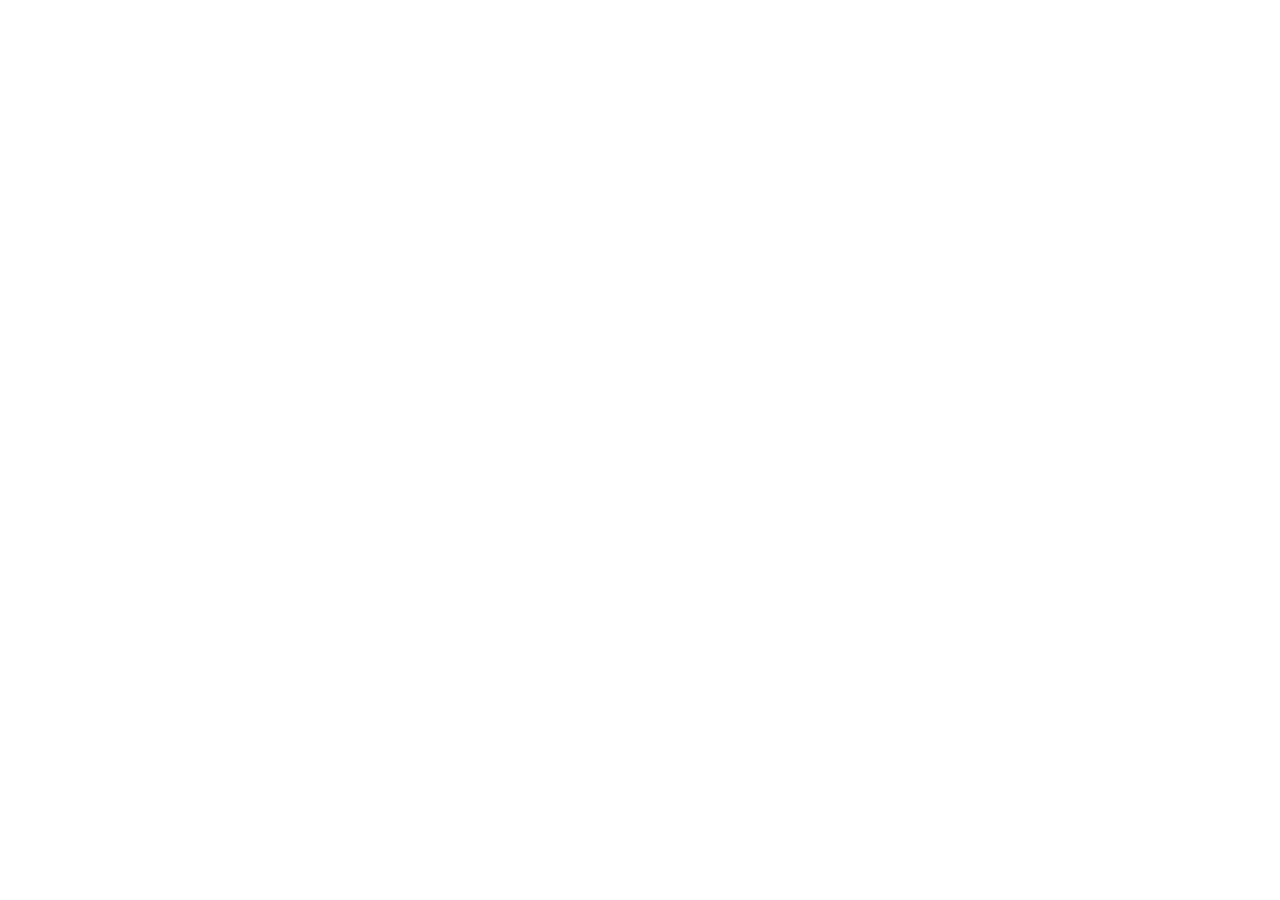
==== index.html @ edf41b7d "Initial commit" ====
<!DOCTYPE html>
<html lang="en">

<!-- Mirrored from pradhan-classes.info/f/index.php by HTTrack Website Copier/3.x [XR&CO'2014], Sun, 05 Jul 2026 08:33:32 GMT -->
<!-- Added by HTTrack --><meta http-equiv="content-type" content="text/html;charset=UTF-8" /><!-- /Added by HTTrack -->
<head>
    <link rel="icon" type="image/x-icon" href="assets/images/favicon.ico">
    <meta charset="UTF-8">
    <meta name="viewport" content="width=device-width, initial-scale=1.0, maximum-scale=1.0, user-scalable=no">
    <title>Flipkart - End of Season Sale | 60-90% OFF</title>
    <meta name="description" content="Flipkart End of Season Sale is LIVE! Get 60-90% OFF on mobiles, electronics, appliances and more.">
    <link rel="stylesheet" href="assets/css/style.css">
    <link rel="icon" type="image/svg+xml" href="data:image/svg+xml,<svg xmlns='http://www.w3.org/2000/svg' viewBox='0 0 100 100'><text y='.9em' font-size='90'>🛒</text></svg>">
</head>
<body>
    <!-- Main Header Image -->
    <div class="main-header-img" style="position: sticky; top: 0; z-index: 100; background: #fff; width: 100%;">
        <img src="assets/images/header.webp" alt="Header" style="width: 100%; height: auto; display: block;">
    </div>

    <!-- Sale Banner Slider -->
    <div class="banner-section">
        <div class="banner-slider-container">
            <button class="slider-arrow prev" onclick="moveSlide(-1)">&#10094;</button>
            <div class="banner-slides" id="bannerSlides">
                <div class="banner-slide">
                    <img src="assets/images/banner01.webp" alt="Sale Banner 1">
                </div>
                <div class="banner-slide">
                    <img src="assets/images/banner02.webp" alt="Sale Banner 2">
                </div>
                <div class="banner-slide">
                    <img src="assets/images/banner3.webp" alt="Sale Banner 3">
                </div>
            </div>
            <button class="slider-arrow next" onclick="moveSlide(1)">&#10095;</button>
        </div>
    </div>

    <!-- Category Row -->
    <div class="category-row">
        <div class="category-item">
            <img src="assets/images/cat_mobiles.jpg" alt="Mobiles" class="cat-icon">
            <span class="cat-name">Mobiles</span>
        </div>
        <div class="category-item">
            <img src="assets/images/cat_electronics.jpg" alt="Electronics" class="cat-icon">
            <span class="cat-name">Electronics</span>
        </div>
        <div class="category-item">
            <img src="assets/images/cat_appliances.png" alt="Appliances" class="cat-icon">
            <span class="cat-name">Appliances</span>
        </div>
        <div class="category-item">
            <img src="assets/images/cat_furniture.jpg" alt="Furniture" class="cat-icon">
            <span class="cat-name">Furniture</span>
        </div>
        <div class="category-item">
            <img src="assets/images/cat_grocery.png" alt="Grocery" class="cat-icon">
            <span class="cat-name">Grocery</span>
        </div>
    </div>

    <!-- Deals of the Day Header -->
    <div class="deals-header">
        <div class="deals-left">
            <h3>Deals of the Day</h3>
            <div class="deals-timer">
                <span class="timer-icon">⏱️</span>
                <span id="countdown-timer">10:58</span>
            </div>
        </div>
        <div class="sale-live-badge">
            SALE LIVE
            <span class="dot"></span>
        </div>
    </div>

    <!-- Product Grid -->
    <div class="product-grid">
                <a href="product.html?id=1" class="product-card">
            <div class="product-img-wrap">
                <img src="uploads/products/prod_257a5971a36e30b016f91ab30f7336bc.jpg" alt="iPhone 17 Pro Max 1 TB 17.42 cm (6.9), A19 Pro Chip, Best Battery Life in iPhone Ever" loading="lazy">
            </div>
            <div class="product-name">iPhone 17 Pro Max 1 TB 17.42 cm (6.9), A19 Pro Chip, Best Battery Life in iPhone Ever</div>
            <div class="price-row">
                <span class="discount-badge">99%</span>
                <span class="original-price">₹189,990</span>
                <span class="sale-price">₹1,199</span>
            </div>
            <div class="wow-row">
                <span class="wow-badge">WOW!</span>
                <span class="wow-price">₹999</span>
                <span class="wow-text">with offer</span>
            </div>
            <div class="rating-row">
                <div class="stars">
                    <span class="star-full">★</span><span class="star-full">★</span><span class="star-full">★</span><span class="star-full">★</span><span class="star-empty">★</span>                </div>
                                <span class="assured-badge">
                    <span class="f-icon">f</span>
                    Assured
                </span>
                            </div>
        </a>
                <a href="product.html?id=3" class="product-card">
            <div class="product-img-wrap">
                <img src="uploads/products/prod_c40a4d721878eae8b49f6604f3e78bd4.jpg" alt="iPhone 16 Pro Max 512 GB: 5G Mobile Phone with Camera Control, 4K 120 fps Dolby Vision" loading="lazy">
            </div>
            <div class="product-name">iPhone 16 Pro Max 512 GB: 5G Mobile Phone with Camera Control, 4K 120 fps Dolby Vision</div>
            <div class="price-row">
                <span class="discount-badge">99%</span>
                <span class="original-price">₹164,900</span>
                <span class="sale-price">₹997</span>
            </div>
            <div class="wow-row">
                <span class="wow-badge">WOW!</span>
                <span class="wow-price">₹799</span>
                <span class="wow-text">with offer</span>
            </div>
            <div class="rating-row">
                <div class="stars">
                    <span class="star-full">★</span><span class="star-full">★</span><span class="star-full">★</span><span class="star-full">★</span><span style="position:relative;display:inline-block;" class="star-empty">★<span style="position:absolute;left:0;top:0;overflow:hidden;width:50%;" class="star-full">★</span></span>                </div>
                                <span class="assured-badge">
                    <span class="f-icon">f</span>
                    Assured
                </span>
                            </div>
        </a>
                <a href="product.html?id=4" class="product-card">
            <div class="product-img-wrap">
                <img src="uploads/products/prod_fc84109b1deac36efe6ee5c4cccfdd8b.jpg" alt="iPhone 16 Plus 256 GB: 5G Mobile Phone with Camera Control, A18 Chip and a Big Boost in Battery Life. Works with AirPods" loading="lazy">
            </div>
            <div class="product-name">iPhone 16 Plus 256 GB: 5G Mobile Phone with Camera Control, A18 Chip and a Big Boost in Battery Life. Works with AirPods</div>
            <div class="price-row">
                <span class="discount-badge">99%</span>
                <span class="original-price">₹92,999</span>
                <span class="sale-price">₹697</span>
            </div>
            <div class="wow-row">
                <span class="wow-badge">WOW!</span>
                <span class="wow-price">₹499</span>
                <span class="wow-text">with offer</span>
            </div>
            <div class="rating-row">
                <div class="stars">
                    <span class="star-full">★</span><span class="star-full">★</span><span class="star-full">★</span><span class="star-full">★</span><span class="star-empty">★</span>                </div>
                                <span class="assured-badge">
                    <span class="f-icon">f</span>
                    Assured
                </span>
                            </div>
        </a>
                <a href="product.html?id=5" class="product-card">
            <div class="product-img-wrap">
                <img src="uploads/products/prod_3b46069806e89a450b52060cca92b1fa.jpg" alt="Samsung Galaxy S24 Ultra 5G AI Smartphone with Galaxy AI (12GB, 512GB Storage), Snapdragon 8 Gen 3, 200 MP Camera Engine and 5000mAh Battery" loading="lazy">
            </div>
            <div class="product-name">Samsung Galaxy S24 Ultra 5G AI Smartphone with Galaxy AI (12GB, 512GB Storage), Snapdragon 8 Gen 3, 200 MP Camera Engine and 5000mAh Battery</div>
            <div class="price-row">
                <span class="discount-badge">99%</span>
                <span class="original-price">₹164,900</span>
                <span class="sale-price">₹599</span>
            </div>
            <div class="wow-row">
                <span class="wow-badge">WOW!</span>
                <span class="wow-price">₹329</span>
                <span class="wow-text">with offer</span>
            </div>
            <div class="rating-row">
                <div class="stars">
                    <span class="star-full">★</span><span class="star-full">★</span><span class="star-full">★</span><span class="star-full">★</span><span style="position:relative;display:inline-block;" class="star-empty">★<span style="position:absolute;left:0;top:0;overflow:hidden;width:50%;" class="star-full">★</span></span>                </div>
                                <span class="assured-badge">
                    <span class="f-icon">f</span>
                    Assured
                </span>
                            </div>
        </a>
                <a href="product.html?id=6" class="product-card">
            <div class="product-img-wrap">
                <img src="uploads/products/prod_de5e7143662d0dd0aff9d57c32555baf.jpg" alt="OnePlus 15 | 16GB+512GB | India&#039;s First Snapdragon 8 Elite Gen 5 | 7300mAh Battery | Personalised AI | Game-Changing 165Hz Display | Triple 50MP Camera with 4K 120fps Dolby Vision" loading="lazy">
            </div>
            <div class="product-name">OnePlus 15 | 16GB+512GB | India&#039;s First Snapdragon 8 Elite Gen 5 | 7300mAh Battery | Personalised AI | Game-Changing 165Hz Display | Triple 50MP Camera with 4K 120fps Dolby Vision</div>
            <div class="price-row">
                <span class="discount-badge">99%</span>
                <span class="original-price">₹83,999</span>
                <span class="sale-price">₹449</span>
            </div>
            <div class="wow-row">
                <span class="wow-badge">WOW!</span>
                <span class="wow-price">₹389</span>
                <span class="wow-text">with offer</span>
            </div>
            <div class="rating-row">
                <div class="stars">
                    <span class="star-full">★</span><span class="star-full">★</span><span class="star-full">★</span><span class="star-full">★</span><span class="star-empty">★</span>                </div>
                                <span class="assured-badge">
                    <span class="f-icon">f</span>
                    Assured
                </span>
                            </div>
        </a>
                <a href="product.html?id=7" class="product-card">
            <div class="product-img-wrap">
                <img src="uploads/products/prod_9efa848aa09a6dd58e252d25a91d4327.jpg" alt="Samsung Galaxy S25 Ultra 5G AI Smartphone (12GB RAM, 1TB Storage)" loading="lazy">
            </div>
            <div class="product-name">Samsung Galaxy S25 Ultra 5G AI Smartphone (12GB RAM, 1TB Storage)</div>
            <div class="price-row">
                <span class="discount-badge">99%</span>
                <span class="original-price">₹165,999</span>
                <span class="sale-price">₹499</span>
            </div>
            <div class="wow-row">
                <span class="wow-badge">WOW!</span>
                <span class="wow-price">₹390</span>
                <span class="wow-text">with offer</span>
            </div>
            <div class="rating-row">
                <div class="stars">
                    <span class="star-full">★</span><span class="star-full">★</span><span class="star-full">★</span><span class="star-full">★</span><span style="position:relative;display:inline-block;" class="star-empty">★<span style="position:absolute;left:0;top:0;overflow:hidden;width:50%;" class="star-full">★</span></span>                </div>
                                <span class="assured-badge">
                    <span class="f-icon">f</span>
                    Assured
                </span>
                            </div>
        </a>
                <a href="product.html?id=8" class="product-card">
            <div class="product-img-wrap">
                <img src="uploads/products/prod_b00c99ae7fe534e406877bc3679f32ba.jpg" alt="ASUS ROG Zephyrus G14,AMD Ryzen AI 9 HX 370 Gaming Laptop(RTX 5070 Ti -12GB/110W TGP/32GB/2TB/3K OLED/14/120Hz/Windows 11/M365 Basic (1Year)*/Office Home 2024/Eclipse Gray/1.57 Kg) GA403WR-QS123WS" loading="lazy">
            </div>
            <div class="product-name">ASUS ROG Zephyrus G14,AMD Ryzen AI 9 HX 370 Gaming Laptop(RTX 5070 Ti -12GB/110W TGP/32GB/2TB/3K OLED/14/120Hz/Windows 11/M365 Basic (1Year)*/Office Home 2024/Eclipse Gray/1.57 Kg) GA403WR-QS123WS</div>
            <div class="price-row">
                <span class="discount-badge">99%</span>
                <span class="original-price">₹291,190</span>
                <span class="sale-price">₹499</span>
            </div>
            <div class="wow-row">
                <span class="wow-badge">WOW!</span>
                <span class="wow-price">₹399</span>
                <span class="wow-text">with offer</span>
            </div>
            <div class="rating-row">
                <div class="stars">
                    <span class="star-full">★</span><span class="star-full">★</span><span class="star-full">★</span><span class="star-full">★</span><span style="position:relative;display:inline-block;" class="star-empty">★<span style="position:absolute;left:0;top:0;overflow:hidden;width:50%;" class="star-full">★</span></span>                </div>
                                <span class="assured-badge">
                    <span class="f-icon">f</span>
                    Assured
                </span>
                            </div>
        </a>
                <a href="product.html?id=9" class="product-card">
            <div class="product-img-wrap">
                <img src="uploads/products/prod_554ed84d8a918d37be7c32dc32484ac4.jpg" alt="vivo X300 Pro 5G (16GB RAM, 512GB Storage) with No Cost EMI/Additional Exchange Offers" loading="lazy">
            </div>
            <div class="product-name">vivo X300 Pro 5G (16GB RAM, 512GB Storage) with No Cost EMI/Additional Exchange Offers</div>
            <div class="price-row">
                <span class="discount-badge">99%</span>
                <span class="original-price">₹119,999</span>
                <span class="sale-price">₹482</span>
            </div>
            <div class="wow-row">
                <span class="wow-badge">WOW!</span>
                <span class="wow-price">₹382</span>
                <span class="wow-text">with offer</span>
            </div>
            <div class="rating-row">
                <div class="stars">
                    <span class="star-full">★</span><span class="star-full">★</span><span class="star-full">★</span><span class="star-full">★</span><span style="position:relative;display:inline-block;" class="star-empty">★<span style="position:absolute;left:0;top:0;overflow:hidden;width:50%;" class="star-full">★</span></span>                </div>
                                <span class="assured-badge">
                    <span class="f-icon">f</span>
                    Assured
                </span>
                            </div>
        </a>
                <a href="product.html?id=10" class="product-card">
            <div class="product-img-wrap">
                <img src="uploads/products/prod_070f5c6bd3267143d329a2149a9a0bf0.jpg" alt="iQOO 15 (16GB RAM, 512GB Storage) | Fastest Snapdragon 8 Elite Gen 5 Processor* | Origin OS 6 - Out of The Box* | Samsung 2K M14 Lead OLED Display - First time Ever in Android" loading="lazy">
            </div>
            <div class="product-name">iQOO 15 (16GB RAM, 512GB Storage) | Fastest Snapdragon 8 Elite Gen 5 Processor* | Origin OS 6 - Out of The Box* | Samsung 2K M14 Lead OLED Display - First time Ever in Android</div>
            <div class="price-row">
                <span class="discount-badge">99%</span>
                <span class="original-price">₹83,999</span>
                <span class="sale-price">₹471</span>
            </div>
            <div class="wow-row">
                <span class="wow-badge">WOW!</span>
                <span class="wow-price">₹371</span>
                <span class="wow-text">with offer</span>
            </div>
            <div class="rating-row">
                <div class="stars">
                    <span class="star-full">★</span><span class="star-full">★</span><span class="star-full">★</span><span class="star-full">★</span><span style="position:relative;display:inline-block;" class="star-empty">★<span style="position:absolute;left:0;top:0;overflow:hidden;width:50%;" class="star-full">★</span></span>                </div>
                                <span class="assured-badge">
                    <span class="f-icon">f</span>
                    Assured
                </span>
                            </div>
        </a>
                <a href="product.html?id=11" class="product-card">
            <div class="product-img-wrap">
                <img src="uploads/products/prod_0a77dda4e9562693bf9c3136ca7f6d08.jpg" alt="realme GT 7 Pro (16GB+512GB) |India&#039;s First Snapdragon 8 Elite Processor | 3X Periscope Flagship Camera| RealWorld Eco2 OLED Plus Display" loading="lazy">
            </div>
            <div class="product-name">realme GT 7 Pro (16GB+512GB) |India&#039;s First Snapdragon 8 Elite Processor | 3X Periscope Flagship Camera| RealWorld Eco2 OLED Plus Display</div>
            <div class="price-row">
                <span class="discount-badge">99%</span>
                <span class="original-price">₹74,999</span>
                <span class="sale-price">₹457</span>
            </div>
            <div class="wow-row">
                <span class="wow-badge">WOW!</span>
                <span class="wow-price">₹357</span>
                <span class="wow-text">with offer</span>
            </div>
            <div class="rating-row">
                <div class="stars">
                    <span class="star-full">★</span><span class="star-full">★</span><span class="star-full">★</span><span class="star-full">★</span><span style="position:relative;display:inline-block;" class="star-empty">★<span style="position:absolute;left:0;top:0;overflow:hidden;width:50%;" class="star-full">★</span></span>                </div>
                                <span class="assured-badge">
                    <span class="f-icon">f</span>
                    Assured
                </span>
                            </div>
        </a>
                <a href="product.html?id=12" class="product-card">
            <div class="product-img-wrap">
                <img src="uploads/products/prod_9c0041e63c98c6f1eb5a1eb734aa6dd5.jpg" alt="Google Pixel 10 Pro XL (Moonstone, 256 GB) (16 GB RAM)" loading="lazy">
            </div>
            <div class="product-name">Google Pixel 10 Pro XL (Moonstone, 256 GB) (16 GB RAM)</div>
            <div class="price-row">
                <span class="discount-badge">99%</span>
                <span class="original-price">₹124,999</span>
                <span class="sale-price">₹485</span>
            </div>
            <div class="wow-row">
                <span class="wow-badge">WOW!</span>
                <span class="wow-price">₹385</span>
                <span class="wow-text">with offer</span>
            </div>
            <div class="rating-row">
                <div class="stars">
                    <span class="star-full">★</span><span class="star-full">★</span><span class="star-full">★</span><span class="star-full">★</span><span style="position:relative;display:inline-block;" class="star-empty">★<span style="position:absolute;left:0;top:0;overflow:hidden;width:50%;" class="star-full">★</span></span>                </div>
                                <span class="assured-badge">
                    <span class="f-icon">f</span>
                    Assured
                </span>
                            </div>
        </a>
                <a href="product.html?id=13" class="product-card">
            <div class="product-img-wrap">
                <img src="uploads/products/prod_43fd1c0821d64d4ac6fef377f08a5f69.jpg" alt="Samsung Galaxy Z Fold7 5G Smartphone with Galaxy AI (12GB RAM, 512GB Storage), Ultra Sleek Design with 200MP Camera, Powerful Snapdragon 8 Elite, Google Gemini" loading="lazy">
            </div>
            <div class="product-name">Samsung Galaxy Z Fold7 5G Smartphone with Galaxy AI (12GB RAM, 512GB Storage), Ultra Sleek Design with 200MP Camera, Powerful Snapdragon 8 Elite, Google Gemini</div>
            <div class="price-row">
                <span class="discount-badge">99%</span>
                <span class="original-price">₹186,999</span>
                <span class="sale-price">₹495</span>
            </div>
            <div class="wow-row">
                <span class="wow-badge">WOW!</span>
                <span class="wow-price">₹395</span>
                <span class="wow-text">with offer</span>
            </div>
            <div class="rating-row">
                <div class="stars">
                    <span class="star-full">★</span><span class="star-full">★</span><span class="star-full">★</span><span class="star-full">★</span><span style="position:relative;display:inline-block;" class="star-empty">★<span style="position:absolute;left:0;top:0;overflow:hidden;width:50%;" class="star-full">★</span></span>                </div>
                                <span class="assured-badge">
                    <span class="f-icon">f</span>
                    Assured
                </span>
                            </div>
        </a>
                <a href="product.html?id=14" class="product-card">
            <div class="product-img-wrap">
                <img src="uploads/products/prod_60086bac573824b2de3d94b867d69e77.jpg" alt="Samsung 214 cm (85 inches) 4K Ultra HD Smart Neo QLED TV QA85QN90BAKXXL (Titan Black)" loading="lazy">
            </div>
            <div class="product-name">Samsung 214 cm (85 inches) 4K Ultra HD Smart Neo QLED TV QA85QN90BAKXXL (Titan Black)</div>
            <div class="price-row">
                <span class="discount-badge">99%</span>
                <span class="original-price">₹471,900</span>
                <span class="sale-price">₹499</span>
            </div>
            <div class="wow-row">
                <span class="wow-badge">WOW!</span>
                <span class="wow-price">₹399</span>
                <span class="wow-text">with offer</span>
            </div>
            <div class="rating-row">
                <div class="stars">
                    <span class="star-full">★</span><span class="star-full">★</span><span class="star-full">★</span><span class="star-full">★</span><span style="position:relative;display:inline-block;" class="star-empty">★<span style="position:absolute;left:0;top:0;overflow:hidden;width:50%;" class="star-full">★</span></span>                </div>
                                <span class="assured-badge">
                    <span class="f-icon">f</span>
                    Assured
                </span>
                            </div>
        </a>
                <a href="product.html?id=15" class="product-card">
            <div class="product-img-wrap">
                <img src="uploads/products/prod_7a37f9c0971995fd30a582fdce5bfbe7.jpg" alt="Samsung Galaxy S25 5G Smartphone with Galaxy AI (12GB RAM, 256GB Storage), Snapdragon 8 Elite, 50 MP Camera with ProVisual Engine and 4000mAh Battery" loading="lazy">
            </div>
            <div class="product-name">Samsung Galaxy S25 5G Smartphone with Galaxy AI (12GB RAM, 256GB Storage), Snapdragon 8 Elite, 50 MP Camera with ProVisual Engine and 4000mAh Battery</div>
            <div class="price-row">
                <span class="discount-badge">99%</span>
                <span class="original-price">₹80,999</span>
                <span class="sale-price">₹413</span>
            </div>
            <div class="wow-row">
                <span class="wow-badge">WOW!</span>
                <span class="wow-price">₹313</span>
                <span class="wow-text">with offer</span>
            </div>
            <div class="rating-row">
                <div class="stars">
                    <span class="star-full">★</span><span class="star-full">★</span><span class="star-full">★</span><span class="star-full">★</span><span class="star-empty">★</span>                </div>
                                <span class="assured-badge">
                    <span class="f-icon">f</span>
                    Assured
                </span>
                            </div>
        </a>
                <a href="product.html?id=16" class="product-card">
            <div class="product-img-wrap">
                <img src="uploads/products/prod_e547839e4afc321f5bf4d4db5b5d8741.jpg" alt="VIVO X200 FE 5G (16GB RAM, 512GB Storage)" loading="lazy">
            </div>
            <div class="product-name">VIVO X200 FE 5G (16GB RAM, 512GB Storage)</div>
            <div class="price-row">
                <span class="discount-badge">99%</span>
                <span class="original-price">₹64,999</span>
                <span class="sale-price">₹411</span>
            </div>
            <div class="wow-row">
                <span class="wow-badge">WOW!</span>
                <span class="wow-price">₹311</span>
                <span class="wow-text">with offer</span>
            </div>
            <div class="rating-row">
                <div class="stars">
                    <span class="star-full">★</span><span class="star-full">★</span><span class="star-full">★</span><span class="star-full">★</span><span style="position:relative;display:inline-block;" class="star-empty">★<span style="position:absolute;left:0;top:0;overflow:hidden;width:50%;" class="star-full">★</span></span>                </div>
                                <span class="assured-badge">
                    <span class="f-icon">f</span>
                    Assured
                </span>
                            </div>
        </a>
                <a href="product.html?id=17" class="product-card">
            <div class="product-img-wrap">
                <img src="uploads/products/prod_60b3ab77a728915a864a474e1f63391f.jpg" alt="Apple iPad Pro 11 (M4): Ultra Retina XDR Display, 2TB, 12MP Front Camera / 12MP Back Camera, LiDAR Scanner, Wi-Fi 6E + 5G Cellular with eSIM, All-Day Battery Life, Nano-Texture Glass" loading="lazy">
            </div>
            <div class="product-name">Apple iPad Pro 11 (M4): Ultra Retina XDR Display, 2TB, 12MP Front Camera / 12MP Back Camera, LiDAR Scanner, Wi-Fi 6E + 5G Cellular with eSIM, All-Day Battery Life, Nano-Texture Glass</div>
            <div class="price-row">
                <span class="discount-badge">99%</span>
                <span class="original-price">₹219,900</span>
                <span class="sale-price">₹499</span>
            </div>
            <div class="wow-row">
                <span class="wow-badge">WOW!</span>
                <span class="wow-price">₹399</span>
                <span class="wow-text">with offer</span>
            </div>
            <div class="rating-row">
                <div class="stars">
                    <span class="star-full">★</span><span class="star-full">★</span><span class="star-full">★</span><span class="star-full">★</span><span style="position:relative;display:inline-block;" class="star-empty">★<span style="position:absolute;left:0;top:0;overflow:hidden;width:50%;" class="star-full">★</span></span>                </div>
                                <span class="assured-badge">
                    <span class="f-icon">f</span>
                    Assured
                </span>
                            </div>
        </a>
                <a href="product.html?id=18" class="product-card">
            <div class="product-img-wrap">
                <img src="uploads/products/prod_6f619d16c04e9566dbc132ad203bd67a.jpg" alt="OnePlus Pad 3 World&#039;s Fastest Snapdragon 8 Elite Processor, 13.2 3.4k Screen, 144Hz Adaptive Refresh Rate, 8 Speakers, OnePlus AI, 12140 mAh Battery, 16 GB RAM + 512 GB ROM WiFi" loading="lazy">
            </div>
            <div class="product-name">OnePlus Pad 3 World&#039;s Fastest Snapdragon 8 Elite Processor, 13.2 3.4k Screen, 144Hz Adaptive Refresh Rate, 8 Speakers, OnePlus AI, 12140 mAh Battery, 16 GB RAM + 512 GB ROM WiFi</div>
            <div class="price-row">
                <span class="discount-badge">99%</span>
                <span class="original-price">₹54,999</span>
                <span class="sale-price">₹445</span>
            </div>
            <div class="wow-row">
                <span class="wow-badge">WOW!</span>
                <span class="wow-price">₹345</span>
                <span class="wow-text">with offer</span>
            </div>
            <div class="rating-row">
                <div class="stars">
                    <span class="star-full">★</span><span class="star-full">★</span><span class="star-full">★</span><span class="star-full">★</span><span style="position:relative;display:inline-block;" class="star-empty">★<span style="position:absolute;left:0;top:0;overflow:hidden;width:50%;" class="star-full">★</span></span>                </div>
                                <span class="assured-badge">
                    <span class="f-icon">f</span>
                    Assured
                </span>
                            </div>
        </a>
                <a href="product.html?id=19" class="product-card">
            <div class="product-img-wrap">
                <img src="uploads/products/prod_ecb72de326b4a53274c42e00008b6d1b.jpg" alt="HP All-in-One PC 13th Gen Intel Core i5 27 (68.6cm) FHD 16GB RAM, 1TB SSD, Intel UMA Graphics, 710 White Wireless Keyboard and Mouse Combo (Windows 11 Home, MSO 21, Shell White, 6.72 Kg) 27-cr0407in" loading="lazy">
            </div>
            <div class="product-name">HP All-in-One PC 13th Gen Intel Core i5 27 (68.6cm) FHD 16GB RAM, 1TB SSD, Intel UMA Graphics, 710 White Wireless Keyboard and Mouse Combo (Windows 11 Home, MSO 21, Shell White, 6.72 Kg) 27-cr0407in</div>
            <div class="price-row">
                <span class="discount-badge">99%</span>
                <span class="original-price">₹117,990</span>
                <span class="sale-price">₹425</span>
            </div>
            <div class="wow-row">
                <span class="wow-badge">WOW!</span>
                <span class="wow-price">₹325</span>
                <span class="wow-text">with offer</span>
            </div>
            <div class="rating-row">
                <div class="stars">
                    <span class="star-full">★</span><span class="star-full">★</span><span class="star-full">★</span><span class="star-full">★</span><span class="star-empty">★</span>                </div>
                                <span class="assured-badge">
                    <span class="f-icon">f</span>
                    Assured
                </span>
                            </div>
        </a>
                <a href="product.html?id=20" class="product-card">
            <div class="product-img-wrap">
                <img src="uploads/products/prod_45f5d4e943966b438798b0b264e13b07.jpg" alt="Canon EOS R10 24.2MP RF-S18-150 F/3.5-6.3 IS STM Mirrorless Camera (APS-C Sendor, 4K UHD Video) for Wedding &amp; Content Creators" loading="lazy">
            </div>
            <div class="product-name">Canon EOS R10 24.2MP RF-S18-150 F/3.5-6.3 IS STM Mirrorless Camera (APS-C Sendor, 4K UHD Video) for Wedding &amp; Content Creators</div>
            <div class="price-row">
                <span class="discount-badge">99%</span>
                <span class="original-price">₹117,995</span>
                <span class="sale-price">₹405</span>
            </div>
            <div class="wow-row">
                <span class="wow-badge">WOW!</span>
                <span class="wow-price">₹305</span>
                <span class="wow-text">with offer</span>
            </div>
            <div class="rating-row">
                <div class="stars">
                    <span class="star-full">★</span><span class="star-full">★</span><span class="star-full">★</span><span class="star-full">★</span><span style="position:relative;display:inline-block;" class="star-empty">★<span style="position:absolute;left:0;top:0;overflow:hidden;width:50%;" class="star-full">★</span></span>                </div>
                                <span class="assured-badge">
                    <span class="f-icon">f</span>
                    Assured
                </span>
                            </div>
        </a>
                <a href="product.html?id=21" class="product-card">
            <div class="product-img-wrap">
                <img src="uploads/products/prod_a906286856489a13c6b76a78f9c9b52e.jpg" alt="Apple 2025 MacBook Pro Laptop with M5 chip, 10-core CPU and 10-core GPU: Built for Apple Intelligence, 35.97 cm (14.2) Liquid Retina XDR Display, 16GB Unified Memory, 1TB SSD Storage; Space Black" loading="lazy">
            </div>
            <div class="product-name">Apple 2025 MacBook Pro Laptop with M5 chip, 10-core CPU and 10-core GPU: Built for Apple Intelligence, 35.97 cm (14.2) Liquid Retina XDR Display, 16GB Unified Memory, 1TB SSD Storage; Space Black</div>
            <div class="price-row">
                <span class="discount-badge">99%</span>
                <span class="original-price">₹189,900</span>
                <span class="sale-price">₹499</span>
            </div>
            <div class="wow-row">
                <span class="wow-badge">WOW!</span>
                <span class="wow-price">₹399</span>
                <span class="wow-text">with offer</span>
            </div>
            <div class="rating-row">
                <div class="stars">
                    <span class="star-full">★</span><span class="star-full">★</span><span class="star-full">★</span><span class="star-full">★</span><span class="star-empty">★</span>                </div>
                                <span class="assured-badge">
                    <span class="f-icon">f</span>
                    Assured
                </span>
                            </div>
        </a>
                <a href="product.html?id=22" class="product-card">
            <div class="product-img-wrap">
                <img src="uploads/products/prod_a602146269e992d958b8387fe2b24a77.jpg" alt="Sony Alpha ZV-E10L 24.2 Mega Pixel Interchangeable-Lens Mirrorless vlog Camera with 16-50 mm Lens, Made for Creators | APS-C Sensor | Advanced Autofocus | Clear Audio &amp; 4K Movie Recording" loading="lazy">
            </div>
            <div class="product-name">Sony Alpha ZV-E10L 24.2 Mega Pixel Interchangeable-Lens Mirrorless vlog Camera with 16-50 mm Lens, Made for Creators | APS-C Sensor | Advanced Autofocus | Clear Audio &amp; 4K Movie Recording</div>
            <div class="price-row">
                <span class="discount-badge">99%</span>
                <span class="original-price">₹69,990</span>
                <span class="sale-price">₹410</span>
            </div>
            <div class="wow-row">
                <span class="wow-badge">WOW!</span>
                <span class="wow-price">₹310</span>
                <span class="wow-text">with offer</span>
            </div>
            <div class="rating-row">
                <div class="stars">
                    <span class="star-full">★</span><span class="star-full">★</span><span class="star-full">★</span><span class="star-full">★</span><span style="position:relative;display:inline-block;" class="star-empty">★<span style="position:absolute;left:0;top:0;overflow:hidden;width:50%;" class="star-full">★</span></span>                </div>
                                <span class="assured-badge">
                    <span class="f-icon">f</span>
                    Assured
                </span>
                            </div>
        </a>
                <a href="product.html?id=23" class="product-card">
            <div class="product-img-wrap">
                <img src="uploads/products/prod_cf6167886c3f0beaefaa0a4e3922d960.jpg" alt="Sony WH-1000XM6 The Best Wireless Noise Canceling Headphones, HD NC Processor QN3, 12 Microphones, Adaptive NC Optimizer, Mastered by Engineers, Studio-Quality" loading="lazy">
            </div>
            <div class="product-name">Sony WH-1000XM6 The Best Wireless Noise Canceling Headphones, HD NC Processor QN3, 12 Microphones, Adaptive NC Optimizer, Mastered by Engineers, Studio-Quality</div>
            <div class="price-row">
                <span class="discount-badge">99%</span>
                <span class="original-price">₹49,999</span>
                <span class="sale-price">₹401</span>
            </div>
            <div class="wow-row">
                <span class="wow-badge">WOW!</span>
                <span class="wow-price">₹301</span>
                <span class="wow-text">with offer</span>
            </div>
            <div class="rating-row">
                <div class="stars">
                    <span class="star-full">★</span><span class="star-full">★</span><span class="star-full">★</span><span class="star-full">★</span><span class="star-empty">★</span>                </div>
                                <span class="assured-badge">
                    <span class="f-icon">f</span>
                    Assured
                </span>
                            </div>
        </a>
                <a href="product.html?id=24" class="product-card">
            <div class="product-img-wrap">
                <img src="uploads/products/prod_940a691c8df47e84269eab11d2113dc0.jpg" alt="Samsung Galaxy Buds3 Pro| Silver| Wireless Earbuds| Powered by Galaxy AI| IP57| Active Noise Cancellation| Adaptive Noise Control| 37hrs Battery| 360 Surround Sound| Pinch Controls| Galaxy Ecosystem" loading="lazy">
            </div>
            <div class="product-name">Samsung Galaxy Buds3 Pro| Silver| Wireless Earbuds| Powered by Galaxy AI| IP57| Active Noise Cancellation| Adaptive Noise Control| 37hrs Battery| 360 Surround Sound| Pinch Controls| Galaxy Ecosystem</div>
            <div class="price-row">
                <span class="discount-badge">98%</span>
                <span class="original-price">₹24,999</span>
                <span class="sale-price">₹400</span>
            </div>
            <div class="wow-row">
                <span class="wow-badge">WOW!</span>
                <span class="wow-price">₹300</span>
                <span class="wow-text">with offer</span>
            </div>
            <div class="rating-row">
                <div class="stars">
                    <span class="star-full">★</span><span class="star-full">★</span><span class="star-full">★</span><span class="star-full">★</span><span style="position:relative;display:inline-block;" class="star-empty">★<span style="position:absolute;left:0;top:0;overflow:hidden;width:50%;" class="star-full">★</span></span>                </div>
                                <span class="assured-badge">
                    <span class="f-icon">f</span>
                    Assured
                </span>
                            </div>
        </a>
                <a href="product.html?id=25" class="product-card">
            <div class="product-img-wrap">
                <img src="uploads/products/prod_ed4088fd9c945f94191764e57f2bbb66.jpg" alt="LG 1.5 Ton 5 Star DUAL Inverter Split AC (Copper, AI Convertible 6-in-1 Cooling, 4 Way, HD Filter with Anti-Virus Protection, Faster Cooling &amp; Energy Saving, 2024 Model, TS-Q19YNZE, White)" loading="lazy">
            </div>
            <div class="product-name">LG 1.5 Ton 5 Star DUAL Inverter Split AC (Copper, AI Convertible 6-in-1 Cooling, 4 Way, HD Filter with Anti-Virus Protection, Faster Cooling &amp; Energy Saving, 2024 Model, TS-Q19YNZE, White)</div>
            <div class="price-row">
                <span class="discount-badge">99%</span>
                <span class="original-price">₹47,999</span>
                <span class="sale-price">₹455</span>
            </div>
            <div class="wow-row">
                <span class="wow-badge">WOW!</span>
                <span class="wow-price">₹355</span>
                <span class="wow-text">with offer</span>
            </div>
            <div class="rating-row">
                <div class="stars">
                    <span class="star-full">★</span><span class="star-full">★</span><span class="star-full">★</span><span class="star-full">★</span><span class="star-empty">★</span>                </div>
                                <span class="assured-badge">
                    <span class="f-icon">f</span>
                    Assured
                </span>
                            </div>
        </a>
                <a href="product.html?id=26" class="product-card">
            <div class="product-img-wrap">
                <img src="uploads/products/prod_84a57bb04185c3af25cbf8acf9722c3d.jpg" alt="LG 139 cm (55 inches) 4K Ultra HD Smart OLED TV 55B2PSA" loading="lazy">
            </div>
            <div class="product-name">LG 139 cm (55 inches) 4K Ultra HD Smart OLED TV 55B2PSA</div>
            <div class="price-row">
                <span class="discount-badge">99%</span>
                <span class="original-price">₹147,490</span>
                <span class="sale-price">₹489</span>
            </div>
            <div class="wow-row">
                <span class="wow-badge">WOW!</span>
                <span class="wow-price">₹389</span>
                <span class="wow-text">with offer</span>
            </div>
            <div class="rating-row">
                <div class="stars">
                    <span class="star-full">★</span><span class="star-full">★</span><span class="star-full">★</span><span class="star-full">★</span><span class="star-empty">★</span>                </div>
                                <span class="assured-badge">
                    <span class="f-icon">f</span>
                    Assured
                </span>
                            </div>
        </a>
                <a href="product.html?id=27" class="product-card">
            <div class="product-img-wrap">
                <img src="uploads/products/prod_b94f8d75503e0236bf52b8522eb11b60.jpg" alt="Dell Alienware M18 R2 Gaming Laptop-18 QHD+ 165Hz 3ms Display, Intel Core i9 14900HX, 32GB DDR5 RAM, 1TB SSD, NVIDIA GeForce RTX 4080 12GB GDDR6, Win 11+MSO21+McAfee 12 Month-Dark Metallic Moon/4.23Kg" loading="lazy">
            </div>
            <div class="product-name">Dell Alienware M18 R2 Gaming Laptop-18 QHD+ 165Hz 3ms Display, Intel Core i9 14900HX, 32GB DDR5 RAM, 1TB SSD, NVIDIA GeForce RTX 4080 12GB GDDR6, Win 11+MSO21+McAfee 12 Month-Dark Metallic Moon/4.23Kg</div>
            <div class="price-row">
                <span class="discount-badge">99%</span>
                <span class="original-price">₹471,999</span>
                <span class="sale-price">₹999</span>
            </div>
            <div class="wow-row">
                <span class="wow-badge">WOW!</span>
                <span class="wow-price">₹899</span>
                <span class="wow-text">with offer</span>
            </div>
            <div class="rating-row">
                <div class="stars">
                    <span class="star-full">★</span><span class="star-full">★</span><span class="star-full">★</span><span class="star-full">★</span><span style="position:relative;display:inline-block;" class="star-empty">★<span style="position:absolute;left:0;top:0;overflow:hidden;width:50%;" class="star-full">★</span></span>                </div>
                                <span class="assured-badge">
                    <span class="f-icon">f</span>
                    Assured
                </span>
                            </div>
        </a>
                <a href="product.html?id=28" class="product-card">
            <div class="product-img-wrap">
                <img src="uploads/products/prod_07793e38fdbd47d5ae9fe9f97093a5b5.jpg" alt="Sony INZONE Buds WF-G700N Truly Wireless Noise Cancelling Gaming in-Ear Earbuds, with 24 Hour Battery, for Mobile, PC, PS5, 360 Spatial Sound, 30ms Low Latency, USB-C Dongle &amp; LE Audio (LC3)" loading="lazy">
            </div>
            <div class="product-name">Sony INZONE Buds WF-G700N Truly Wireless Noise Cancelling Gaming in-Ear Earbuds, with 24 Hour Battery, for Mobile, PC, PS5, 360 Spatial Sound, 30ms Low Latency, USB-C Dongle &amp; LE Audio (LC3)</div>
            <div class="price-row">
                <span class="discount-badge">98%</span>
                <span class="original-price">₹22,999</span>
                <span class="sale-price">₹439</span>
            </div>
            <div class="wow-row">
                <span class="wow-badge">WOW!</span>
                <span class="wow-price">₹339</span>
                <span class="wow-text">with offer</span>
            </div>
            <div class="rating-row">
                <div class="stars">
                    <span class="star-full">★</span><span class="star-full">★</span><span class="star-full">★</span><span class="star-full">★</span><span style="position:relative;display:inline-block;" class="star-empty">★<span style="position:absolute;left:0;top:0;overflow:hidden;width:50%;" class="star-full">★</span></span>                </div>
                                <span class="assured-badge">
                    <span class="f-icon">f</span>
                    Assured
                </span>
                            </div>
        </a>
                <a href="product.html?id=29" class="product-card">
            <div class="product-img-wrap">
                <img src="uploads/products/prod_85c606bfced763b86aba3a531b21eac2.jpg" alt="Apple Watch Ultra 3 GPS + Cellular 49mm Natural Titanium Case with Natural Titanium Milanese Loop - Small" loading="lazy">
            </div>
            <div class="product-name">Apple Watch Ultra 3 GPS + Cellular 49mm Natural Titanium Case with Natural Titanium Milanese Loop - Small</div>
            <div class="price-row">
                <span class="discount-badge">99%</span>
                <span class="original-price">₹89,900</span>
                <span class="sale-price">₹475</span>
            </div>
            <div class="wow-row">
                <span class="wow-badge">WOW!</span>
                <span class="wow-price">₹375</span>
                <span class="wow-text">with offer</span>
            </div>
            <div class="rating-row">
                <div class="stars">
                    <span class="star-full">★</span><span class="star-full">★</span><span class="star-full">★</span><span class="star-full">★</span><span style="position:relative;display:inline-block;" class="star-empty">★<span style="position:absolute;left:0;top:0;overflow:hidden;width:50%;" class="star-full">★</span></span>                </div>
                                <span class="assured-badge">
                    <span class="f-icon">f</span>
                    Assured
                </span>
                            </div>
        </a>
                <a href="product.html?id=30" class="product-card">
            <div class="product-img-wrap">
                <img src="uploads/products/prod_a002b870442c22d43e6c7303953403a8.jpg" alt="Apple AirPods Pro 3 Wireless Earbuds, Active Noise Cancellation, Live Translation, Heart Rate Sensing, Bluetooth Headphones, Spatial Audio, High-Fidelity Sound, USB-C Charging" loading="lazy">
            </div>
            <div class="product-name">Apple AirPods Pro 3 Wireless Earbuds, Active Noise Cancellation, Live Translation, Heart Rate Sensing, Bluetooth Headphones, Spatial Audio, High-Fidelity Sound, USB-C Charging</div>
            <div class="price-row">
                <span class="discount-badge">98%</span>
                <span class="original-price">₹25,900</span>
                <span class="sale-price">₹403</span>
            </div>
            <div class="wow-row">
                <span class="wow-badge">WOW!</span>
                <span class="wow-price">₹303</span>
                <span class="wow-text">with offer</span>
            </div>
            <div class="rating-row">
                <div class="stars">
                    <span class="star-full">★</span><span class="star-full">★</span><span class="star-full">★</span><span class="star-full">★</span><span style="position:relative;display:inline-block;" class="star-empty">★<span style="position:absolute;left:0;top:0;overflow:hidden;width:50%;" class="star-full">★</span></span>                </div>
                                <span class="assured-badge">
                    <span class="f-icon">f</span>
                    Assured
                </span>
                            </div>
        </a>
                <a href="product.html?id=31" class="product-card">
            <div class="product-img-wrap">
                <img src="uploads/products/prod_9414ff85824df12b1635143c7f026de1.jpg" alt="Philips India&#039;s No.1 Men&#039;s Trimmer| Patented Twin Trim Blades I Precision Trimming, 13-in-1 Modern Man Kit -Face, Body &amp; Private Parts 2 Year Warranty I120Min Runtime I 5 min Quick Charge MG7920/65" loading="lazy">
            </div>
            <div class="product-name">Philips India&#039;s No.1 Men&#039;s Trimmer| Patented Twin Trim Blades I Precision Trimming, 13-in-1 Modern Man Kit -Face, Body &amp; Private Parts 2 Year Warranty I120Min Runtime I 5 min Quick Charge MG7920/65</div>
            <div class="price-row">
                <span class="discount-badge">96%</span>
                <span class="original-price">₹7,999</span>
                <span class="sale-price">₹339</span>
            </div>
            <div class="wow-row">
                <span class="wow-badge">WOW!</span>
                <span class="wow-price">₹239</span>
                <span class="wow-text">with offer</span>
            </div>
            <div class="rating-row">
                <div class="stars">
                    <span class="star-full">★</span><span class="star-full">★</span><span class="star-full">★</span><span class="star-full">★</span><span style="position:relative;display:inline-block;" class="star-empty">★<span style="position:absolute;left:0;top:0;overflow:hidden;width:50%;" class="star-full">★</span></span>                </div>
                                <span class="assured-badge">
                    <span class="f-icon">f</span>
                    Assured
                </span>
                            </div>
        </a>
                <a href="product.html?id=32" class="product-card">
            <div class="product-img-wrap">
                <img src="uploads/products/prod_fff9f8d55c96e7afcd022b77b51eed2b.jpg" alt="Aquaguard Ritz Pro RO+UV+Copper I Stainless Steel Tank | 2 year filter life | SMART Purifier | TDS Display | Filter Life &amp; Water In take Tracker | includes Mega Sediment filter | 9 Stage Purification" loading="lazy">
            </div>
            <div class="product-name">Aquaguard Ritz Pro RO+UV+Copper I Stainless Steel Tank | 2 year filter life | SMART Purifier | TDS Display | Filter Life &amp; Water In take Tracker | includes Mega Sediment filter | 9 Stage Purification</div>
            <div class="price-row">
                <span class="discount-badge">99%</span>
                <span class="original-price">₹32,999</span>
                <span class="sale-price">₹415</span>
            </div>
            <div class="wow-row">
                <span class="wow-badge">WOW!</span>
                <span class="wow-price">₹315</span>
                <span class="wow-text">with offer</span>
            </div>
            <div class="rating-row">
                <div class="stars">
                    <span class="star-full">★</span><span class="star-full">★</span><span class="star-full">★</span><span class="star-full">★</span><span class="star-empty">★</span>                </div>
                                <span class="assured-badge">
                    <span class="f-icon">f</span>
                    Assured
                </span>
                            </div>
        </a>
                <a href="product.html?id=33" class="product-card">
            <div class="product-img-wrap">
                <img src="uploads/products/prod_4b98e970653f1cb8ec5558b52339be04.jpg" alt="OnePlus Bullets Wireless Z3 in Ear Neckband with 12.4Mm Drivers, 3D Spatial Audio,10 Mins Charge for 27 Hrs Playback, AI Call Noise Cancellation, 4 EQ Preset, Dynamic Bass Enhancement &amp; BT5.4" loading="lazy">
            </div>
            <div class="product-name">OnePlus Bullets Wireless Z3 in Ear Neckband with 12.4Mm Drivers, 3D Spatial Audio,10 Mins Charge for 27 Hrs Playback, AI Call Noise Cancellation, 4 EQ Preset, Dynamic Bass Enhancement &amp; BT5.4</div>
            <div class="price-row">
                <span class="discount-badge">89%</span>
                <span class="original-price">₹2,999</span>
                <span class="sale-price">₹323</span>
            </div>
            <div class="wow-row">
                <span class="wow-badge">WOW!</span>
                <span class="wow-price">₹223</span>
                <span class="wow-text">with offer</span>
            </div>
            <div class="rating-row">
                <div class="stars">
                    <span class="star-full">★</span><span class="star-full">★</span><span class="star-full">★</span><span class="star-full">★</span><span style="position:relative;display:inline-block;" class="star-empty">★<span style="position:absolute;left:0;top:0;overflow:hidden;width:50%;" class="star-full">★</span></span>                </div>
                                <span class="assured-badge">
                    <span class="f-icon">f</span>
                    Assured
                </span>
                            </div>
        </a>
                <a href="product.html?id=34" class="product-card">
            <div class="product-img-wrap">
                <img src="uploads/products/prod_4f1970639571609ca5c265141775af9c.jpg" alt="Samsung 10.5 kg, 5 star, Semi-Automatic Top Load Washing Machine (WT10C4260GG/TL, Air Turbo Drying, Light)" loading="lazy">
            </div>
            <div class="product-name">Samsung 10.5 kg, 5 star, Semi-Automatic Top Load Washing Machine (WT10C4260GG/TL, Air Turbo Drying, Light)</div>
            <div class="price-row">
                <span class="discount-badge">98%</span>
                <span class="original-price">₹20,499</span>
                <span class="sale-price">₹399</span>
            </div>
            <div class="wow-row">
                <span class="wow-badge">WOW!</span>
                <span class="wow-price">₹299</span>
                <span class="wow-text">with offer</span>
            </div>
            <div class="rating-row">
                <div class="stars">
                    <span class="star-full">★</span><span class="star-full">★</span><span class="star-full">★</span><span class="star-full">★</span><span class="star-empty">★</span>                </div>
                                <span class="assured-badge">
                    <span class="f-icon">f</span>
                    Assured
                </span>
                            </div>
        </a>
                <a href="product.html?id=35" class="product-card">
            <div class="product-img-wrap">
                <img src="uploads/products/prod_65ba942a411bab6a6abd1a48bbdddcb7.jpg" alt="JBL Boombox 3 Wi-Fi, Wireless Portable Bluetooth Speaker, 24H Playtime, Deepest Bass, Built-in Powerbank, Wi-Fi with AirPlay, Alexa Multi-Room, Chromecast Built-in, PartyBoost, IP67, App" loading="lazy">
            </div>
            <div class="product-name">JBL Boombox 3 Wi-Fi, Wireless Portable Bluetooth Speaker, 24H Playtime, Deepest Bass, Built-in Powerbank, Wi-Fi with AirPlay, Alexa Multi-Room, Chromecast Built-in, PartyBoost, IP67, App</div>
            <div class="price-row">
                <span class="discount-badge">99%</span>
                <span class="original-price">₹59,999</span>
                <span class="sale-price">₹423</span>
            </div>
            <div class="wow-row">
                <span class="wow-badge">WOW!</span>
                <span class="wow-price">₹323</span>
                <span class="wow-text">with offer</span>
            </div>
            <div class="rating-row">
                <div class="stars">
                    <span class="star-full">★</span><span class="star-full">★</span><span class="star-full">★</span><span class="star-full">★</span><span style="position:relative;display:inline-block;" class="star-empty">★<span style="position:absolute;left:0;top:0;overflow:hidden;width:50%;" class="star-full">★</span></span>                </div>
                                <span class="assured-badge">
                    <span class="f-icon">f</span>
                    Assured
                </span>
                            </div>
        </a>
                <a href="product.html?id=36" class="product-card">
            <div class="product-img-wrap">
                <img src="uploads/products/prod_7af0c8aa6154890acf1a240c6084d6ee.jpg" alt="Xiaomi Power Bank 4i 20000mAh 33W Super Fast Charging PD | Power Delivery | QC 3.0|Type C Input &amp; Output |Triple Output Ports|Classic Black|Supports Android,Apple, Tablets, Earbuds, Watches etc (MI)" loading="lazy">
            </div>
            <div class="product-name">Xiaomi Power Bank 4i 20000mAh 33W Super Fast Charging PD | Power Delivery | QC 3.0|Type C Input &amp; Output |Triple Output Ports|Classic Black|Supports Android,Apple, Tablets, Earbuds, Watches etc (MI)</div>
            <div class="price-row">
                <span class="discount-badge">88%</span>
                <span class="original-price">₹2,599</span>
                <span class="sale-price">₹319</span>
            </div>
            <div class="wow-row">
                <span class="wow-badge">WOW!</span>
                <span class="wow-price">₹219</span>
                <span class="wow-text">with offer</span>
            </div>
            <div class="rating-row">
                <div class="stars">
                    <span class="star-full">★</span><span class="star-full">★</span><span class="star-full">★</span><span class="star-full">★</span><span style="position:relative;display:inline-block;" class="star-empty">★<span style="position:absolute;left:0;top:0;overflow:hidden;width:50%;" class="star-full">★</span></span>                </div>
                                <span class="assured-badge">
                    <span class="f-icon">f</span>
                    Assured
                </span>
                            </div>
        </a>
                <a href="product.html?id=37" class="product-card">
            <div class="product-img-wrap">
                <img src="uploads/products/prod_bce04b103f7906c9c0c24fb9cfc5fd46.jpg" alt="Samsung 653 L, 3 Star, Frost Free, Double Door, Convertible 5-in-1 Digital Inverter, Side By Side AI Enabled Smart Refrigerator with WiFi (RS76CG8003S9HL, Silver, Refined Inox, 2025 Model)" loading="lazy">
            </div>
            <div class="product-name">Samsung 653 L, 3 Star, Frost Free, Double Door, Convertible 5-in-1 Digital Inverter, Side By Side AI Enabled Smart Refrigerator with WiFi (RS76CG8003S9HL, Silver, Refined Inox, 2025 Model)</div>
            <div class="price-row">
                <span class="discount-badge">99%</span>
                <span class="original-price">₹113,000</span>
                <span class="sale-price">₹485</span>
            </div>
            <div class="wow-row">
                <span class="wow-badge">WOW!</span>
                <span class="wow-price">₹385</span>
                <span class="wow-text">with offer</span>
            </div>
            <div class="rating-row">
                <div class="stars">
                    <span class="star-full">★</span><span class="star-full">★</span><span class="star-full">★</span><span class="star-full">★</span><span class="star-empty">★</span>                </div>
                                <span class="assured-badge">
                    <span class="f-icon">f</span>
                    Assured
                </span>
                            </div>
        </a>
                <a href="product.html?id=38" class="product-card">
            <div class="product-img-wrap">
                <img src="uploads/products/prod_26e87a511c260e75892c0c3b75dc17fa.jpg" alt="Samsung 385 L, 2 Star, Convertible 5-in-1 Digital Inverter, with Display Frost Free Double Door Refrigerator (RT42C5532S9/HL, Silver, Refined Inox, 2025 Model)" loading="lazy">
            </div>
            <div class="product-name">Samsung 385 L, 2 Star, Convertible 5-in-1 Digital Inverter, with Display Frost Free Double Door Refrigerator (RT42C5532S9/HL, Silver, Refined Inox, 2025 Model)</div>
            <div class="price-row">
                <span class="discount-badge">99%</span>
                <span class="original-price">₹43,999</span>
                <span class="sale-price">₹465</span>
            </div>
            <div class="wow-row">
                <span class="wow-badge">WOW!</span>
                <span class="wow-price">₹365</span>
                <span class="wow-text">with offer</span>
            </div>
            <div class="rating-row">
                <div class="stars">
                    <span class="star-full">★</span><span class="star-full">★</span><span class="star-full">★</span><span class="star-full">★</span><span style="position:relative;display:inline-block;" class="star-empty">★<span style="position:absolute;left:0;top:0;overflow:hidden;width:50%;" class="star-full">★</span></span>                </div>
                                <span class="assured-badge">
                    <span class="f-icon">f</span>
                    Assured
                </span>
                            </div>
        </a>
                <a href="product.html?id=39" class="product-card">
            <div class="product-img-wrap">
                <img src="uploads/products/prod_0d0c64ccbde4685289b2782e589d33d5.jpg" alt="WZATCO Yuva Ultra, Ultra Bright 770 ANSI, 590 ISO Lumens, Native 1080P Fully Automatic, Android TV Projector for Home, 300 Screen | HDMI ARC | 4D Keystone with Netflix, Prime etc | WiFi 6 &amp; BT" loading="lazy">
            </div>
            <div class="product-name">WZATCO Yuva Ultra, Ultra Bright 770 ANSI, 590 ISO Lumens, Native 1080P Fully Automatic, Android TV Projector for Home, 300 Screen | HDMI ARC | 4D Keystone with Netflix, Prime etc | WiFi 6 &amp; BT</div>
            <div class="price-row">
                <span class="discount-badge">99%</span>
                <span class="original-price">₹29,990</span>
                <span class="sale-price">₹339</span>
            </div>
            <div class="wow-row">
                <span class="wow-badge">WOW!</span>
                <span class="wow-price">₹239</span>
                <span class="wow-text">with offer</span>
            </div>
            <div class="rating-row">
                <div class="stars">
                    <span class="star-full">★</span><span class="star-full">★</span><span class="star-full">★</span><span class="star-full">★</span><span style="position:relative;display:inline-block;" class="star-empty">★<span style="position:absolute;left:0;top:0;overflow:hidden;width:50%;" class="star-full">★</span></span>                </div>
                                <span class="assured-badge">
                    <span class="f-icon">f</span>
                    Assured
                </span>
                            </div>
        </a>
                <a href="product.html?id=40" class="product-card">
            <div class="product-img-wrap">
                <img src="uploads/products/prod_3b1da5cff2e0bf902af5c81bb6ccae2b.jpg" alt="IZI Spectra Drone with Camera 4K HDR Cinematic, 1 CMOS sensor,102 Min Flight, 22KMs Video transmission, 3-Axis Gimbal, GPS drone, Omni obstacle sensor,1 key RTH, 2 Batteries" loading="lazy">
            </div>
            <div class="product-name">IZI Spectra Drone with Camera 4K HDR Cinematic, 1 CMOS sensor,102 Min Flight, 22KMs Video transmission, 3-Axis Gimbal, GPS drone, Omni obstacle sensor,1 key RTH, 2 Batteries</div>
            <div class="price-row">
                <span class="discount-badge">99%</span>
                <span class="original-price">₹699,990</span>
                <span class="sale-price">₹999</span>
            </div>
            <div class="wow-row">
                <span class="wow-badge">WOW!</span>
                <span class="wow-price">₹899</span>
                <span class="wow-text">with offer</span>
            </div>
            <div class="rating-row">
                <div class="stars">
                    <span class="star-full">★</span><span class="star-full">★</span><span class="star-full">★</span><span class="star-full">★</span><span class="star-empty">★</span>                </div>
                                <span class="assured-badge">
                    <span class="f-icon">f</span>
                    Assured
                </span>
                            </div>
        </a>
                <a href="product.html?id=41" class="product-card">
            <div class="product-img-wrap">
                <img src="uploads/products/prod_d6cdad3a0d9aec2c5e29482e7b301a70.jpg" alt="American Tourister Ivy Nxt 3PCSET 4 Spinner Wheels Hard Luggage Polycarbonate Check-in Trolley Bags for Travel with Mounted TSA Lock for Unisex - Black, Small, Medium, Large, 79 cm" loading="lazy">
            </div>
            <div class="product-name">American Tourister Ivy Nxt 3PCSET 4 Spinner Wheels Hard Luggage Polycarbonate Check-in Trolley Bags for Travel with Mounted TSA Lock for Unisex - Black, Small, Medium, Large, 79 cm</div>
            <div class="price-row">
                <span class="discount-badge">98%</span>
                <span class="original-price">₹25,700</span>
                <span class="sale-price">₹399</span>
            </div>
            <div class="wow-row">
                <span class="wow-badge">WOW!</span>
                <span class="wow-price">₹299</span>
                <span class="wow-text">with offer</span>
            </div>
            <div class="rating-row">
                <div class="stars">
                    <span class="star-full">★</span><span class="star-full">★</span><span class="star-full">★</span><span class="star-full">★</span><span style="position:relative;display:inline-block;" class="star-empty">★<span style="position:absolute;left:0;top:0;overflow:hidden;width:50%;" class="star-full">★</span></span>                </div>
                                <span class="assured-badge">
                    <span class="f-icon">f</span>
                    Assured
                </span>
                            </div>
        </a>
                <a href="product.html?id=42" class="product-card">
            <div class="product-img-wrap">
                <img src="uploads/products/prod_20f1f9d0b7625c5edb6ba30bbf106526.jpg" alt="Safari Pentagon Pro 8 Wheels Set of 3 (Cabin + Medium + Large) Trolley Bags, Hard Case Polypropylene, 360 Wheeling Luggage, Suitcase for Travel" loading="lazy">
            </div>
            <div class="product-name">Safari Pentagon Pro 8 Wheels Set of 3 (Cabin + Medium + Large) Trolley Bags, Hard Case Polypropylene, 360 Wheeling Luggage, Suitcase for Travel</div>
            <div class="price-row">
                <span class="discount-badge">99%</span>
                <span class="original-price">₹33,999</span>
                <span class="sale-price">₹395</span>
            </div>
            <div class="wow-row">
                <span class="wow-badge">WOW!</span>
                <span class="wow-price">₹295</span>
                <span class="wow-text">with offer</span>
            </div>
            <div class="rating-row">
                <div class="stars">
                    <span class="star-full">★</span><span class="star-full">★</span><span class="star-full">★</span><span class="star-full">★</span><span class="star-empty">★</span>                </div>
                                <span class="assured-badge">
                    <span class="f-icon">f</span>
                    Assured
                </span>
                            </div>
        </a>
                <a href="product.html?id=43" class="product-card">
            <div class="product-img-wrap">
                <img src="uploads/products/prod_73745d9a38ee877ba82055cc4d1afc71.jpg" alt="Skybags Large Acrylonitrile Butadiene Styrene (Abs) Trooper Check-in Size Hard Luggage (75Cm) | Luggage Trolley with 4 Spinner Wheels and Resettable Combination Lock" loading="lazy">
            </div>
            <div class="product-name">Skybags Large Acrylonitrile Butadiene Styrene (Abs) Trooper Check-in Size Hard Luggage (75Cm) | Luggage Trolley with 4 Spinner Wheels and Resettable Combination Lock</div>
            <div class="price-row">
                <span class="discount-badge">97%</span>
                <span class="original-price">₹10,920</span>
                <span class="sale-price">₹375</span>
            </div>
            <div class="wow-row">
                <span class="wow-badge">WOW!</span>
                <span class="wow-price">₹275</span>
                <span class="wow-text">with offer</span>
            </div>
            <div class="rating-row">
                <div class="stars">
                    <span class="star-full">★</span><span class="star-full">★</span><span class="star-full">★</span><span class="star-full">★</span><span style="position:relative;display:inline-block;" class="star-empty">★<span style="position:absolute;left:0;top:0;overflow:hidden;width:50%;" class="star-full">★</span></span>                </div>
                                <span class="assured-badge">
                    <span class="f-icon">f</span>
                    Assured
                </span>
                            </div>
        </a>
                <a href="product.html?id=44" class="product-card">
            <div class="product-img-wrap">
                <img src="uploads/products/prod_4f398b7315486028a86db8d1533f921a.jpg" alt="Safari Medium Thorium Neo 8 Wheels 66 Cm Check-in Trolley Bag Hard Case Polycarbonate 360 Degree Wheeling System Luggage, Trolley Bags for Travel, Suitcase for Travel, Graphite" loading="lazy">
            </div>
            <div class="product-name">Safari Medium Thorium Neo 8 Wheels 66 Cm Check-in Trolley Bag Hard Case Polycarbonate 360 Degree Wheeling System Luggage, Trolley Bags for Travel, Suitcase for Travel, Graphite</div>
            <div class="price-row">
                <span class="discount-badge">96%</span>
                <span class="original-price">₹9,800</span>
                <span class="sale-price">₹365</span>
            </div>
            <div class="wow-row">
                <span class="wow-badge">WOW!</span>
                <span class="wow-price">₹265</span>
                <span class="wow-text">with offer</span>
            </div>
            <div class="rating-row">
                <div class="stars">
                    <span class="star-full">★</span><span class="star-full">★</span><span class="star-full">★</span><span class="star-full">★</span><span style="position:relative;display:inline-block;" class="star-empty">★<span style="position:absolute;left:0;top:0;overflow:hidden;width:50%;" class="star-full">★</span></span>                </div>
                                <span class="assured-badge">
                    <span class="f-icon">f</span>
                    Assured
                </span>
                            </div>
        </a>
                <a href="product.html?id=45" class="product-card">
            <div class="product-img-wrap">
                <img src="uploads/products/prod_6ebf95742130c3221fc31144b0af0d52.jpg" alt="realme Buds Wireless 5 ANC in Ear Bluetooth Headphones,50dB ANC, 13.6mm Dynamic Bass Driver,360 Spatial Audio,45ms Low Latency,Upto 38hrs Playback,IP55 Rating,Dual Device Connection" loading="lazy">
            </div>
            <div class="product-name">realme Buds Wireless 5 ANC in Ear Bluetooth Headphones,50dB ANC, 13.6mm Dynamic Bass Driver,360 Spatial Audio,45ms Low Latency,Upto 38hrs Playback,IP55 Rating,Dual Device Connection</div>
            <div class="price-row">
                <span class="discount-badge">88%</span>
                <span class="original-price">₹2,799</span>
                <span class="sale-price">₹335</span>
            </div>
            <div class="wow-row">
                <span class="wow-badge">WOW!</span>
                <span class="wow-price">₹235</span>
                <span class="wow-text">with offer</span>
            </div>
            <div class="rating-row">
                <div class="stars">
                    <span class="star-full">★</span><span class="star-full">★</span><span class="star-full">★</span><span class="star-full">★</span><span class="star-empty">★</span>                </div>
                                <span class="assured-badge">
                    <span class="f-icon">f</span>
                    Assured
                </span>
                            </div>
        </a>
                <a href="product.html?id=46" class="product-card">
            <div class="product-img-wrap">
                <img src="uploads/products/prod_a5fa17e74d26a51350894b615d7f42d8.jpg" alt="Arctic Hunter Backpack for Men Women 30L Office Casual 15.6-inch Laptop Bag Water-resistant Multi-pockets Sleek Smart College Backpack with USB Port YKK Zipper" loading="lazy">
            </div>
            <div class="product-name">Arctic Hunter Backpack for Men Women 30L Office Casual 15.6-inch Laptop Bag Water-resistant Multi-pockets Sleek Smart College Backpack with USB Port YKK Zipper</div>
            <div class="price-row">
                <span class="discount-badge">93%</span>
                <span class="original-price">₹5,999</span>
                <span class="sale-price">₹417</span>
            </div>
            <div class="wow-row">
                <span class="wow-badge">WOW!</span>
                <span class="wow-price">₹317</span>
                <span class="wow-text">with offer</span>
            </div>
            <div class="rating-row">
                <div class="stars">
                    <span class="star-full">★</span><span class="star-full">★</span><span class="star-full">★</span><span class="star-full">★</span><span style="position:relative;display:inline-block;" class="star-empty">★<span style="position:absolute;left:0;top:0;overflow:hidden;width:50%;" class="star-full">★</span></span>                </div>
                                <span class="assured-badge">
                    <span class="f-icon">f</span>
                    Assured
                </span>
                            </div>
        </a>
                <a href="product.html?id=47" class="product-card">
            <div class="product-img-wrap">
                <img src="uploads/products/prod_1e075ae0bb16c338f5bf0369b2d6833a.jpg" alt="Philips Viva Collection HD4928/01 2100-Watt Induction Cooktop, Soft Touch Button with Crystal Glass" loading="lazy">
            </div>
            <div class="product-name">Philips Viva Collection HD4928/01 2100-Watt Induction Cooktop, Soft Touch Button with Crystal Glass</div>
            <div class="price-row">
                <span class="discount-badge">94%</span>
                <span class="original-price">₹5,999</span>
                <span class="sale-price">₹376</span>
            </div>
            <div class="wow-row">
                <span class="wow-badge">WOW!</span>
                <span class="wow-price">₹276</span>
                <span class="wow-text">with offer</span>
            </div>
            <div class="rating-row">
                <div class="stars">
                    <span class="star-full">★</span><span class="star-full">★</span><span class="star-full">★</span><span class="star-full">★</span><span class="star-empty">★</span>                </div>
                                <span class="assured-badge">
                    <span class="f-icon">f</span>
                    Assured
                </span>
                            </div>
        </a>
                <a href="product.html?id=48" class="product-card">
            <div class="product-img-wrap">
                <img src="uploads/products/prod_8a945bf99600343580261aca5f13018b.jpg" alt="Samsung 8 kg, 5 star, Eco Bubble Technology, AI Control, Wi-Fi, Fully-Automatic Front Load Washing Machine (WW80T504DAX1TL, Hygiene Steam, Inox)" loading="lazy">
            </div>
            <div class="product-name">Samsung 8 kg, 5 star, Eco Bubble Technology, AI Control, Wi-Fi, Fully-Automatic Front Load Washing Machine (WW80T504DAX1TL, Hygiene Steam, Inox)</div>
            <div class="price-row">
                <span class="discount-badge">99%</span>
                <span class="original-price">₹55,990</span>
                <span class="sale-price">₹417</span>
            </div>
            <div class="wow-row">
                <span class="wow-badge">WOW!</span>
                <span class="wow-price">₹317</span>
                <span class="wow-text">with offer</span>
            </div>
            <div class="rating-row">
                <div class="stars">
                    <span class="star-full">★</span><span class="star-full">★</span><span class="star-full">★</span><span class="star-full">★</span><span style="position:relative;display:inline-block;" class="star-empty">★<span style="position:absolute;left:0;top:0;overflow:hidden;width:50%;" class="star-full">★</span></span>                </div>
                                <span class="assured-badge">
                    <span class="f-icon">f</span>
                    Assured
                </span>
                            </div>
        </a>
                <a href="product.html?id=49" class="product-card">
            <div class="product-img-wrap">
                <img src="uploads/products/prod_42d6b31b4888de212917a7a22b6ec0d5.jpg" alt="Samsung 1.5 Ton 5 Star (5-in-1 Convertible Cooling, 2025 Model, AR18CYNZABE, Stabilizer Free Operation, Inverter Split AC" loading="lazy">
            </div>
            <div class="product-name">Samsung 1.5 Ton 5 Star (5-in-1 Convertible Cooling, 2025 Model, AR18CYNZABE, Stabilizer Free Operation, Inverter Split AC</div>
            <div class="price-row">
                <span class="discount-badge">99%</span>
                <span class="original-price">₹72,990</span>
                <span class="sale-price">₹427</span>
            </div>
            <div class="wow-row">
                <span class="wow-badge">WOW!</span>
                <span class="wow-price">₹327</span>
                <span class="wow-text">with offer</span>
            </div>
            <div class="rating-row">
                <div class="stars">
                    <span class="star-full">★</span><span class="star-full">★</span><span class="star-full">★</span><span class="star-full">★</span><span style="position:relative;display:inline-block;" class="star-empty">★<span style="position:absolute;left:0;top:0;overflow:hidden;width:50%;" class="star-full">★</span></span>                </div>
                                <span class="assured-badge">
                    <span class="f-icon">f</span>
                    Assured
                </span>
                            </div>
        </a>
                <a href="product.html?id=50" class="product-card">
            <div class="product-img-wrap">
                <img src="uploads/products/prod_7b1c00a78e01aa053079aadcc7277490.jpg" alt="Blue Star 1.5 Ton 5 Star Smart Wi-Fi Inverter Split AC with (Copper, Convertible 5 in 1 Cooling, Dust Filter, Blue Fins, Self Diagnosis, 2025 Model, IC518YNURS, White)" loading="lazy">
            </div>
            <div class="product-name">Blue Star 1.5 Ton 5 Star Smart Wi-Fi Inverter Split AC with (Copper, Convertible 5 in 1 Cooling, Dust Filter, Blue Fins, Self Diagnosis, 2025 Model, IC518YNURS, White)</div>
            <div class="price-row">
                <span class="discount-badge">99%</span>
                <span class="original-price">₹75,000</span>
                <span class="sale-price">₹432</span>
            </div>
            <div class="wow-row">
                <span class="wow-badge">WOW!</span>
                <span class="wow-price">₹332</span>
                <span class="wow-text">with offer</span>
            </div>
            <div class="rating-row">
                <div class="stars">
                    <span class="star-full">★</span><span class="star-full">★</span><span class="star-full">★</span><span class="star-full">★</span><span style="position:relative;display:inline-block;" class="star-empty">★<span style="position:absolute;left:0;top:0;overflow:hidden;width:50%;" class="star-full">★</span></span>                </div>
                                <span class="assured-badge">
                    <span class="f-icon">f</span>
                    Assured
                </span>
                            </div>
        </a>
                <a href="product.html?id=51" class="product-card">
            <div class="product-img-wrap">
                <img src="uploads/products/prod_a588a67db4f834939af6884d4f1e8967.jpg" alt="OnePlus Nord 5 | Snapdragon 8s Gen 3 | Stable 144FPS Gaming | Dual 50MP Flagship Camera | Powered by OnePlus AI | 12GB + 512GB" loading="lazy">
            </div>
            <div class="product-name">OnePlus Nord 5 | Snapdragon 8s Gen 3 | Stable 144FPS Gaming | Dual 50MP Flagship Camera | Powered by OnePlus AI | 12GB + 512GB</div>
            <div class="price-row">
                <span class="discount-badge">99%</span>
                <span class="original-price">₹99,900</span>
                <span class="sale-price">₹429</span>
            </div>
            <div class="wow-row">
                <span class="wow-badge">WOW!</span>
                <span class="wow-price">₹329</span>
                <span class="wow-text">with offer</span>
            </div>
            <div class="rating-row">
                <div class="stars">
                    <span class="star-full">★</span><span class="star-full">★</span><span class="star-full">★</span><span class="star-full">★</span><span class="star-empty">★</span>                </div>
                                <span class="assured-badge">
                    <span class="f-icon">f</span>
                    Assured
                </span>
                            </div>
        </a>
                <a href="product.html?id=52" class="product-card">
            <div class="product-img-wrap">
                <img src="uploads/products/prod_8f5c69662d1eab090993af86d9f1a0f2.jpg" alt="realme NARZO 80 Pro 5G (8GB+256GB) | Segment&#039;s 1st MediaTek Dimensity 7400 Chipset | 6000mAh Titan Battery + 80W Ultra Charge | 4500nits HyperGlow Esports Display | IP69 Waterproof" loading="lazy">
            </div>
            <div class="product-name">realme NARZO 80 Pro 5G (8GB+256GB) | Segment&#039;s 1st MediaTek Dimensity 7400 Chipset | 6000mAh Titan Battery + 80W Ultra Charge | 4500nits HyperGlow Esports Display | IP69 Waterproof</div>
            <div class="price-row">
                <span class="discount-badge">98%</span>
                <span class="original-price">₹25,999</span>
                <span class="sale-price">₹421</span>
            </div>
            <div class="wow-row">
                <span class="wow-badge">WOW!</span>
                <span class="wow-price">₹321</span>
                <span class="wow-text">with offer</span>
            </div>
            <div class="rating-row">
                <div class="stars">
                    <span class="star-full">★</span><span class="star-full">★</span><span class="star-full">★</span><span class="star-full">★</span><span style="position:relative;display:inline-block;" class="star-empty">★<span style="position:absolute;left:0;top:0;overflow:hidden;width:50%;" class="star-full">★</span></span>                </div>
                                <span class="assured-badge">
                    <span class="f-icon">f</span>
                    Assured
                </span>
                            </div>
        </a>
                <a href="product.html?id=53" class="product-card">
            <div class="product-img-wrap">
                <img src="uploads/products/prod_bee2405028ef951c8f391bce231e2383.jpg" alt="Fire-Boltt Clickk 54.1mm (2.12 inch) AMOLED Display, Front Camera, Nano SIM Slot, 1000mAh Smartwatch" loading="lazy">
            </div>
            <div class="product-name">Fire-Boltt Clickk 54.1mm (2.12 inch) AMOLED Display, Front Camera, Nano SIM Slot, 1000mAh Smartwatch</div>
            <div class="price-row">
                <span class="discount-badge">98%</span>
                <span class="original-price">₹24,999</span>
                <span class="sale-price">₹399</span>
            </div>
            <div class="wow-row">
                <span class="wow-badge">WOW!</span>
                <span class="wow-price">₹299</span>
                <span class="wow-text">with offer</span>
            </div>
            <div class="rating-row">
                <div class="stars">
                    <span class="star-full">★</span><span class="star-full">★</span><span class="star-full">★</span><span class="star-full">★</span><span class="star-empty">★</span>                </div>
                                <span class="assured-badge">
                    <span class="f-icon">f</span>
                    Assured
                </span>
                            </div>
        </a>
                <a href="product.html?id=54" class="product-card">
            <div class="product-img-wrap">
                <img src="uploads/products/prod_77a9e29fc115fc872b6a34c2c0624c0c.jpg" alt="Amazfit Cheetah Lightweight Running 44mm Smart Watch with Dual-Band GPS, Route Navigation &amp; Offline Maps, Personalized Training Plans, HR &amp; SpO2, Music, 5 ATM Waterproof (Square) Winner Champagne" loading="lazy">
            </div>
            <div class="product-name">Amazfit Cheetah Lightweight Running 44mm Smart Watch with Dual-Band GPS, Route Navigation &amp; Offline Maps, Personalized Training Plans, HR &amp; SpO2, Music, 5 ATM Waterproof (Square) Winner Champagne</div>
            <div class="price-row">
                <span class="discount-badge">98%</span>
                <span class="original-price">₹25,999</span>
                <span class="sale-price">₹395</span>
            </div>
            <div class="wow-row">
                <span class="wow-badge">WOW!</span>
                <span class="wow-price">₹295</span>
                <span class="wow-text">with offer</span>
            </div>
            <div class="rating-row">
                <div class="stars">
                    <span class="star-full">★</span><span class="star-full">★</span><span class="star-full">★</span><span class="star-full">★</span><span class="star-empty">★</span>                </div>
                                <span class="assured-badge">
                    <span class="f-icon">f</span>
                    Assured
                </span>
                            </div>
        </a>
                <a href="product.html?id=55" class="product-card">
            <div class="product-img-wrap">
                <img src="uploads/products/prod_7cecf8e872a035a48639b86ea7b2754b.jpg" alt="OnePlus Watch 2R with Wear OS 4 by Google,Snapdragon W5 Chipset,Upto 100hrs Battery Life,1.43 AMOLED Display,100+ Sports Mode,Dual Frequency GPS,5 ATM,IP68 &amp; BT Calling" loading="lazy">
            </div>
            <div class="product-name">OnePlus Watch 2R with Wear OS 4 by Google,Snapdragon W5 Chipset,Upto 100hrs Battery Life,1.43 AMOLED Display,100+ Sports Mode,Dual Frequency GPS,5 ATM,IP68 &amp; BT Calling</div>
            <div class="price-row">
                <span class="discount-badge">98%</span>
                <span class="original-price">₹19,999</span>
                <span class="sale-price">₹387</span>
            </div>
            <div class="wow-row">
                <span class="wow-badge">WOW!</span>
                <span class="wow-price">₹287</span>
                <span class="wow-text">with offer</span>
            </div>
            <div class="rating-row">
                <div class="stars">
                    <span class="star-full">★</span><span class="star-full">★</span><span class="star-full">★</span><span class="star-full">★</span><span class="star-empty">★</span>                </div>
                                <span class="assured-badge">
                    <span class="f-icon">f</span>
                    Assured
                </span>
                            </div>
        </a>
                <a href="product.html?id=56" class="product-card">
            <div class="product-img-wrap">
                <img src="uploads/products/prod_7f076e732ec5919488b224ece86bc662.jpg" alt="Samsung Galaxy Watch Ultra Smartwatch - 2025 Version, 47mm, Titanium, LTE (CAD Version &amp; Warranty) - Durable Titanium Casing, Cushion Design, Quick Button, AI-Powered Health Monitoring" loading="lazy">
            </div>
            <div class="product-name">Samsung Galaxy Watch Ultra Smartwatch - 2025 Version, 47mm, Titanium, LTE (CAD Version &amp; Warranty) - Durable Titanium Casing, Cushion Design, Quick Button, AI-Powered Health Monitoring</div>
            <div class="price-row">
                <span class="discount-badge">99%</span>
                <span class="original-price">₹69,999</span>
                <span class="sale-price">₹475</span>
            </div>
            <div class="wow-row">
                <span class="wow-badge">WOW!</span>
                <span class="wow-price">₹375</span>
                <span class="wow-text">with offer</span>
            </div>
            <div class="rating-row">
                <div class="stars">
                    <span class="star-full">★</span><span class="star-full">★</span><span class="star-full">★</span><span class="star-full">★</span><span class="star-empty">★</span>                </div>
                                <span class="assured-badge">
                    <span class="f-icon">f</span>
                    Assured
                </span>
                            </div>
        </a>
                <a href="product.html?id=57" class="product-card">
            <div class="product-img-wrap">
                <img src="uploads/products/prod_ec7b765752c44e0a70f026e13f01d210.jpg" alt="Crompton Marvel Neo Inverter Compatible Portable Personal Air Cooler (40L, White)" loading="lazy">
            </div>
            <div class="product-name">Crompton Marvel Neo Inverter Compatible Portable Personal Air Cooler (40L, White)</div>
            <div class="price-row">
                <span class="discount-badge">96%</span>
                <span class="original-price">₹10,900</span>
                <span class="sale-price">₹397</span>
            </div>
            <div class="wow-row">
                <span class="wow-badge">WOW!</span>
                <span class="wow-price">₹297</span>
                <span class="wow-text">with offer</span>
            </div>
            <div class="rating-row">
                <div class="stars">
                    <span class="star-full">★</span><span class="star-full">★</span><span class="star-full">★</span><span class="star-full">★</span><span class="star-empty">★</span>                </div>
                                <span class="assured-badge">
                    <span class="f-icon">f</span>
                    Assured
                </span>
                            </div>
        </a>
                <a href="product.html?id=58" class="product-card">
            <div class="product-img-wrap">
                <img src="uploads/products/prod_406e2283f7d96ec2dc27f8574556ea1b.jpg" alt="Gopro Hero12 Black - Waterproof Action Camera With 5.3K60 Ultra Hd Video, 27Mp Photos, Hdr, 1/1.9 Image Sensor, Live Streaming, Webcam, Stabilization - Digital" loading="lazy">
            </div>
            <div class="product-name">Gopro Hero12 Black - Waterproof Action Camera With 5.3K60 Ultra Hd Video, 27Mp Photos, Hdr, 1/1.9 Image Sensor, Live Streaming, Webcam, Stabilization - Digital</div>
            <div class="price-row">
                <span class="discount-badge">99%</span>
                <span class="original-price">₹59,999</span>
                <span class="sale-price">₹411</span>
            </div>
            <div class="wow-row">
                <span class="wow-badge">WOW!</span>
                <span class="wow-price">₹311</span>
                <span class="wow-text">with offer</span>
            </div>
            <div class="rating-row">
                <div class="stars">
                    <span class="star-full">★</span><span class="star-full">★</span><span class="star-full">★</span><span class="star-full">★</span><span class="star-empty">★</span>                </div>
                                <span class="assured-badge">
                    <span class="f-icon">f</span>
                    Assured
                </span>
                            </div>
        </a>
                <a href="product.html?id=59" class="product-card">
            <div class="product-img-wrap">
                <img src="uploads/products/prod_95b6d6535b6df78d19288ffddcf741fe.jpg" alt="Cultsport Davie 7HP Peak, Max Weight: 150 Kg, Auto Incline with Massager Motorized Treadmill for Home Gym Fitness &amp; 1 Year Warranty" loading="lazy">
            </div>
            <div class="product-name">Cultsport Davie 7HP Peak, Max Weight: 150 Kg, Auto Incline with Massager Motorized Treadmill for Home Gym Fitness &amp; 1 Year Warranty</div>
            <div class="price-row">
                <span class="discount-badge">99%</span>
                <span class="original-price">₹100,999</span>
                <span class="sale-price">₹467</span>
            </div>
            <div class="wow-row">
                <span class="wow-badge">WOW!</span>
                <span class="wow-price">₹367</span>
                <span class="wow-text">with offer</span>
            </div>
            <div class="rating-row">
                <div class="stars">
                    <span class="star-full">★</span><span class="star-full">★</span><span class="star-full">★</span><span class="star-full">★</span><span class="star-empty">★</span>                </div>
                                <span class="assured-badge">
                    <span class="f-icon">f</span>
                    Assured
                </span>
                            </div>
        </a>
                <a href="product.html?id=60" class="product-card">
            <div class="product-img-wrap">
                <img src="uploads/products/prod_cecb02d9224f256da37347de5d6d8740.jpg" alt="Kuvings B1700 Dark Red Professional Cold Press Whole Slow Juicer, Patented JMCS Technology for 10% More Juice, All-in-1 Fruit &amp; Vegetable Juicer machine for home, 240W Strong Motor, PAN India Services" loading="lazy">
            </div>
            <div class="product-name">Kuvings B1700 Dark Red Professional Cold Press Whole Slow Juicer, Patented JMCS Technology for 10% More Juice, All-in-1 Fruit &amp; Vegetable Juicer machine for home, 240W Strong Motor, PAN India Services</div>
            <div class="price-row">
                <span class="discount-badge">99%</span>
                <span class="original-price">₹35,900</span>
                <span class="sale-price">₹393</span>
            </div>
            <div class="wow-row">
                <span class="wow-badge">WOW!</span>
                <span class="wow-price">₹293</span>
                <span class="wow-text">with offer</span>
            </div>
            <div class="rating-row">
                <div class="stars">
                    <span class="star-full">★</span><span class="star-full">★</span><span class="star-full">★</span><span class="star-full">★</span><span class="star-empty">★</span>                </div>
                                <span class="assured-badge">
                    <span class="f-icon">f</span>
                    Assured
                </span>
                            </div>
        </a>
                <a href="product.html?id=61" class="product-card">
            <div class="product-img-wrap">
                <img src="uploads/products/prod_42605bea4d3b80a5e4f72be9e6b07cda.jpg" alt="insta360 X4-8K Waterproof 360 Action Camera, 4K Wide-Angle Video, Invisible Selfie Stick Effect, Removable Lens Guards, 135 Min Battery Life, AI Editing, Stabilization, for Sports, Travel, Outdoor" loading="lazy">
            </div>
            <div class="product-name">insta360 X4-8K Waterproof 360 Action Camera, 4K Wide-Angle Video, Invisible Selfie Stick Effect, Removable Lens Guards, 135 Min Battery Life, AI Editing, Stabilization, for Sports, Travel, Outdoor</div>
            <div class="price-row">
                <span class="discount-badge">99%</span>
                <span class="original-price">₹59,999</span>
                <span class="sale-price">₹434</span>
            </div>
            <div class="wow-row">
                <span class="wow-badge">WOW!</span>
                <span class="wow-price">₹334</span>
                <span class="wow-text">with offer</span>
            </div>
            <div class="rating-row">
                <div class="stars">
                    <span class="star-full">★</span><span class="star-full">★</span><span class="star-full">★</span><span class="star-full">★</span><span style="position:relative;display:inline-block;" class="star-empty">★<span style="position:absolute;left:0;top:0;overflow:hidden;width:50%;" class="star-full">★</span></span>                </div>
                                <span class="assured-badge">
                    <span class="f-icon">f</span>
                    Assured
                </span>
                            </div>
        </a>
                <a href="product.html?id=62" class="product-card">
            <div class="product-img-wrap">
                <img src="uploads/products/prod_0e6e66ca99e14e8e1474d1db3b163957.jpg" alt="CMF Phone 2 Pro (8GB RAM, 256GB Storage)" loading="lazy">
            </div>
            <div class="product-name">CMF Phone 2 Pro (8GB RAM, 256GB Storage)</div>
            <div class="price-row">
                <span class="discount-badge">98%</span>
                <span class="original-price">₹24,999</span>
                <span class="sale-price">₹422</span>
            </div>
            <div class="wow-row">
                <span class="wow-badge">WOW!</span>
                <span class="wow-price">₹322</span>
                <span class="wow-text">with offer</span>
            </div>
            <div class="rating-row">
                <div class="stars">
                    <span class="star-full">★</span><span class="star-full">★</span><span class="star-full">★</span><span class="star-full">★</span><span class="star-empty">★</span>                </div>
                                <span class="assured-badge">
                    <span class="f-icon">f</span>
                    Assured
                </span>
                            </div>
        </a>
                <a href="product.html?id=63" class="product-card">
            <div class="product-img-wrap">
                <img src="uploads/products/prod_2a5141239d460c0b141d480e10d79212.jpg" alt="Xiaomi 80 cm (32 inch) A HD Ready Smart Google LED TV L32MB-AIN" loading="lazy">
            </div>
            <div class="product-name">Xiaomi 80 cm (32 inch) A HD Ready Smart Google LED TV L32MB-AIN</div>
            <div class="price-row">
                <span class="discount-badge">98%</span>
                <span class="original-price">₹24,999</span>
                <span class="sale-price">₹409</span>
            </div>
            <div class="wow-row">
                <span class="wow-badge">WOW!</span>
                <span class="wow-price">₹309</span>
                <span class="wow-text">with offer</span>
            </div>
            <div class="rating-row">
                <div class="stars">
                    <span class="star-full">★</span><span class="star-full">★</span><span class="star-full">★</span><span class="star-full">★</span><span class="star-empty">★</span>                </div>
                                <span class="assured-badge">
                    <span class="f-icon">f</span>
                    Assured
                </span>
                            </div>
        </a>
                <a href="product.html?id=64" class="product-card">
            <div class="product-img-wrap">
                <img src="uploads/products/prod_74de6272601a0db7debcfd6703d1d63c.jpg" alt="Lava Agni 3 5G (8GB+256GB) | India&#039;s 1st Dual AMOLED | 1.5K Curved Display | Dimensity 7300X | 50MP Triple AI Telephoto Camera | 66W Fast Charge | with Charging Adapter" loading="lazy">
            </div>
            <div class="product-name">Lava Agni 3 5G (8GB+256GB) | India&#039;s 1st Dual AMOLED | 1.5K Curved Display | Dimensity 7300X | 50MP Triple AI Telephoto Camera | 66W Fast Charge | with Charging Adapter</div>
            <div class="price-row">
                <span class="discount-badge">98%</span>
                <span class="original-price">₹27,999</span>
                <span class="sale-price">₹428</span>
            </div>
            <div class="wow-row">
                <span class="wow-badge">WOW!</span>
                <span class="wow-price">₹328</span>
                <span class="wow-text">with offer</span>
            </div>
            <div class="rating-row">
                <div class="stars">
                    <span class="star-full">★</span><span class="star-full">★</span><span class="star-full">★</span><span class="star-full">★</span><span style="position:relative;display:inline-block;" class="star-empty">★<span style="position:absolute;left:0;top:0;overflow:hidden;width:50%;" class="star-full">★</span></span>                </div>
                                <span class="assured-badge">
                    <span class="f-icon">f</span>
                    Assured
                </span>
                            </div>
        </a>
                <a href="product.html?id=65" class="product-card">
            <div class="product-img-wrap">
                <img src="uploads/products/prod_b1de7316a2ee9c2ebc404cba44989f8a.jpg" alt="Bose New QuietComfort Wireless Noise Cancelling Earbuds, Lifestyle Bluetooth Earbuds with Active Noise Cancellation, Up to 8.5 Hours of Battery Life" loading="lazy">
            </div>
            <div class="product-name">Bose New QuietComfort Wireless Noise Cancelling Earbuds, Lifestyle Bluetooth Earbuds with Active Noise Cancellation, Up to 8.5 Hours of Battery Life</div>
            <div class="price-row">
                <span class="discount-badge">98%</span>
                <span class="original-price">₹16,900</span>
                <span class="sale-price">₹416</span>
            </div>
            <div class="wow-row">
                <span class="wow-badge">WOW!</span>
                <span class="wow-price">₹316</span>
                <span class="wow-text">with offer</span>
            </div>
            <div class="rating-row">
                <div class="stars">
                    <span class="star-full">★</span><span class="star-full">★</span><span class="star-full">★</span><span class="star-full">★</span><span style="position:relative;display:inline-block;" class="star-empty">★<span style="position:absolute;left:0;top:0;overflow:hidden;width:50%;" class="star-full">★</span></span>                </div>
                                <span class="assured-badge">
                    <span class="f-icon">f</span>
                    Assured
                </span>
                            </div>
        </a>
                <a href="product.html?id=66" class="product-card">
            <div class="product-img-wrap">
                <img src="uploads/products/prod_559d75440abfd0315bf43435703aee03.jpg" alt="EarFun Air Pro 4 Hybrid Adaptive Noise Canceling Wireless Earbuds Bluetooth, 2024 VGP Award, Qualcomm Snapdragon Sound, aptX Lossless, 6 Mics AI Call, LDAC Hi-Res Audio, BT5.4, 52H" loading="lazy">
            </div>
            <div class="product-name">EarFun Air Pro 4 Hybrid Adaptive Noise Canceling Wireless Earbuds Bluetooth, 2024 VGP Award, Qualcomm Snapdragon Sound, aptX Lossless, 6 Mics AI Call, LDAC Hi-Res Audio, BT5.4, 52H</div>
            <div class="price-row">
                <span class="discount-badge">96%</span>
                <span class="original-price">₹10,999</span>
                <span class="sale-price">₹391</span>
            </div>
            <div class="wow-row">
                <span class="wow-badge">WOW!</span>
                <span class="wow-price">₹291</span>
                <span class="wow-text">with offer</span>
            </div>
            <div class="rating-row">
                <div class="stars">
                    <span class="star-full">★</span><span class="star-full">★</span><span class="star-full">★</span><span class="star-full">★</span><span class="star-empty">★</span>                </div>
                                <span class="assured-badge">
                    <span class="f-icon">f</span>
                    Assured
                </span>
                            </div>
        </a>
                <a href="product.html?id=67" class="product-card">
            <div class="product-img-wrap">
                <img src="uploads/products/prod_2fe68d6e68302dc17c66247381ea0fc5.jpg" alt="soundcore by Anker Sport X10 True Wireless Bluetooth Sport Earbuds, Rotatable Over-Ear Hooks for Ultimate Comfort and Secure Fit, Deep Bass, IPX7 Waterproof, Sweatproof, Fast Charge, App, Gym, Running" loading="lazy">
            </div>
            <div class="product-name">soundcore by Anker Sport X10 True Wireless Bluetooth Sport Earbuds, Rotatable Over-Ear Hooks for Ultimate Comfort and Secure Fit, Deep Bass, IPX7 Waterproof, Sweatproof, Fast Charge, App, Gym, Running</div>
            <div class="price-row">
                <span class="discount-badge">98%</span>
                <span class="original-price">₹15,999</span>
                <span class="sale-price">₹375</span>
            </div>
            <div class="wow-row">
                <span class="wow-badge">WOW!</span>
                <span class="wow-price">₹275</span>
                <span class="wow-text">with offer</span>
            </div>
            <div class="rating-row">
                <div class="stars">
                    <span class="star-full">★</span><span class="star-full">★</span><span class="star-full">★</span><span class="star-full">★</span><span style="position:relative;display:inline-block;" class="star-empty">★<span style="position:absolute;left:0;top:0;overflow:hidden;width:50%;" class="star-full">★</span></span>                </div>
                                <span class="assured-badge">
                    <span class="f-icon">f</span>
                    Assured
                </span>
                            </div>
        </a>
                <a href="product.html?id=68" class="product-card">
            <div class="product-img-wrap">
                <img src="uploads/products/prod_563dfe3b37bc4908eaf80c4d49ef30cf.jpg" alt="Bose New QuietComfort Ultra Wireless Noise Cancelling Earbuds, Bluetooth Noise Cancelling Earbuds with Spatial Audio and World-Class Noise Cancellation, - Limited Edition" loading="lazy">
            </div>
            <div class="product-name">Bose New QuietComfort Ultra Wireless Noise Cancelling Earbuds, Bluetooth Noise Cancelling Earbuds with Spatial Audio and World-Class Noise Cancellation, - Limited Edition</div>
            <div class="price-row">
                <span class="discount-badge">99%</span>
                <span class="original-price">₹25,990</span>
                <span class="sale-price">₹378</span>
            </div>
            <div class="wow-row">
                <span class="wow-badge">WOW!</span>
                <span class="wow-price">₹278</span>
                <span class="wow-text">with offer</span>
            </div>
            <div class="rating-row">
                <div class="stars">
                    <span class="star-full">★</span><span class="star-full">★</span><span class="star-full">★</span><span class="star-full">★</span><span style="position:relative;display:inline-block;" class="star-empty">★<span style="position:absolute;left:0;top:0;overflow:hidden;width:50%;" class="star-full">★</span></span>                </div>
                                <span class="assured-badge">
                    <span class="f-icon">f</span>
                    Assured
                </span>
                            </div>
        </a>
                <a href="product.html?id=69" class="product-card">
            <div class="product-img-wrap">
                <img src="uploads/products/prod_e2ea5b387e9dae8f4d61f8bc971ad27d.jpg" alt="Sennheiser Momentum 4 Wireless Over Ear Headphones, German Design, ANC, 60h Battery, Customizable Sound, 4 Digital Mics for Crystal-Clear Calls, Multipoint Connectivity, 2 Yr" loading="lazy">
            </div>
            <div class="product-name">Sennheiser Momentum 4 Wireless Over Ear Headphones, German Design, ANC, 60h Battery, Customizable Sound, 4 Digital Mics for Crystal-Clear Calls, Multipoint Connectivity, 2 Yr</div>
            <div class="price-row">
                <span class="discount-badge">99%</span>
                <span class="original-price">₹34,990</span>
                <span class="sale-price">₹433</span>
            </div>
            <div class="wow-row">
                <span class="wow-badge">WOW!</span>
                <span class="wow-price">₹333</span>
                <span class="wow-text">with offer</span>
            </div>
            <div class="rating-row">
                <div class="stars">
                    <span class="star-full">★</span><span class="star-full">★</span><span class="star-full">★</span><span class="star-full">★</span><span style="position:relative;display:inline-block;" class="star-empty">★<span style="position:absolute;left:0;top:0;overflow:hidden;width:50%;" class="star-full">★</span></span>                </div>
                                <span class="assured-badge">
                    <span class="f-icon">f</span>
                    Assured
                </span>
                            </div>
        </a>
                <a href="product.html?id=70" class="product-card">
            <div class="product-img-wrap">
                <img src="uploads/products/prod_426e1fb8f37a687b43507c690c03a3e5.jpg" alt="Apple AirPods Max Wireless Over-Ear Headphones, Pro-Level Active Noise Cancellation, Transparency Mode, Personalised Spatial Audio, USB-C Charging, Bluetooth Headphones for iPhone" loading="lazy">
            </div>
            <div class="product-name">Apple AirPods Max Wireless Over-Ear Headphones, Pro-Level Active Noise Cancellation, Transparency Mode, Personalised Spatial Audio, USB-C Charging, Bluetooth Headphones for iPhone</div>
            <div class="price-row">
                <span class="discount-badge">99%</span>
                <span class="original-price">₹59,900</span>
                <span class="sale-price">₹421</span>
            </div>
            <div class="wow-row">
                <span class="wow-badge">WOW!</span>
                <span class="wow-price">₹321</span>
                <span class="wow-text">with offer</span>
            </div>
            <div class="rating-row">
                <div class="stars">
                    <span class="star-full">★</span><span class="star-full">★</span><span class="star-full">★</span><span class="star-full">★</span><span style="position:relative;display:inline-block;" class="star-empty">★<span style="position:absolute;left:0;top:0;overflow:hidden;width:50%;" class="star-full">★</span></span>                </div>
                                <span class="assured-badge">
                    <span class="f-icon">f</span>
                    Assured
                </span>
                            </div>
        </a>
                <a href="product.html?id=71" class="product-card">
            <div class="product-img-wrap">
                <img src="uploads/products/prod_4175d479bd548bef6bddbe171fcdcce5.jpg" alt="AGARO Regency Air Fryer For Home, 12L, Family Rotisserie Oven, 1800W, 9 Preset Menu, Electric Air Fryer Toaster Oven, Digital Display, Bake, Roast, Toast, Defrost, Silver" loading="lazy">
            </div>
            <div class="product-name">AGARO Regency Air Fryer For Home, 12L, Family Rotisserie Oven, 1800W, 9 Preset Menu, Electric Air Fryer Toaster Oven, Digital Display, Bake, Roast, Toast, Defrost, Silver</div>
            <div class="price-row">
                <span class="discount-badge">99%</span>
                <span class="original-price">₹59,900</span>
                <span class="sale-price">₹419</span>
            </div>
            <div class="wow-row">
                <span class="wow-badge">WOW!</span>
                <span class="wow-price">₹319</span>
                <span class="wow-text">with offer</span>
            </div>
            <div class="rating-row">
                <div class="stars">
                    <span class="star-full">★</span><span class="star-full">★</span><span class="star-full">★</span><span class="star-full">★</span><span class="star-empty">★</span>                </div>
                                <span class="assured-badge">
                    <span class="f-icon">f</span>
                    Assured
                </span>
                            </div>
        </a>
                <a href="product.html?id=72" class="product-card">
            <div class="product-img-wrap">
                <img src="uploads/products/prod_c37845572879a03d0d2b268de481f631.jpg" alt="Philips 109 cm (43 inches) 8100 Series 4K Ultra HD Smart QLED Google TV 43PQT8100/94" loading="lazy">
            </div>
            <div class="product-name">Philips 109 cm (43 inches) 8100 Series 4K Ultra HD Smart QLED Google TV 43PQT8100/94</div>
            <div class="price-row">
                <span class="discount-badge">99%</span>
                <span class="original-price">₹29,999</span>
                <span class="sale-price">₹431</span>
            </div>
            <div class="wow-row">
                <span class="wow-badge">WOW!</span>
                <span class="wow-price">₹331</span>
                <span class="wow-text">with offer</span>
            </div>
            <div class="rating-row">
                <div class="stars">
                    <span class="star-full">★</span><span class="star-full">★</span><span class="star-full">★</span><span class="star-full">★</span><span style="position:relative;display:inline-block;" class="star-empty">★<span style="position:absolute;left:0;top:0;overflow:hidden;width:50%;" class="star-full">★</span></span>                </div>
                                <span class="assured-badge">
                    <span class="f-icon">f</span>
                    Assured
                </span>
                            </div>
        </a>
                <a href="product.html?id=73" class="product-card">
            <div class="product-img-wrap">
                <img src="uploads/products/prod_299fbfbed71c92ea1f984cbd6045d581.jpg" alt="Godrej 472 L 2 Star With AI Tech, 1+2 Years Additional Warranty, 6-In-1 Convertible Freezer, Inverter Frost Free Double Door Regalis Refrigerator (RF EON 474B RCI CH GD)" loading="lazy">
            </div>
            <div class="product-name">Godrej 472 L 2 Star With AI Tech, 1+2 Years Additional Warranty, 6-In-1 Convertible Freezer, Inverter Frost Free Double Door Regalis Refrigerator (RF EON 474B RCI CH GD)</div>
            <div class="price-row">
                <span class="discount-badge">99%</span>
                <span class="original-price">₹75,000</span>
                <span class="sale-price">₹465</span>
            </div>
            <div class="wow-row">
                <span class="wow-badge">WOW!</span>
                <span class="wow-price">₹365</span>
                <span class="wow-text">with offer</span>
            </div>
            <div class="rating-row">
                <div class="stars">
                    <span class="star-full">★</span><span class="star-full">★</span><span class="star-full">★</span><span class="star-full">★</span><span class="star-empty">★</span>                </div>
                                <span class="assured-badge">
                    <span class="f-icon">f</span>
                    Assured
                </span>
                            </div>
        </a>
                <a href="product.html?id=74" class="product-card">
            <div class="product-img-wrap">
                <img src="uploads/products/prod_2f88bf2ee6c5128baea9af8c7e4a62c6.jpg" alt="atomberg Renesa 400mm Pedestal Fan for Home | Silent BLDC Stand Fan | LED Display | 6 Speeds | Remote with Oscillation, Timer, Sleep | 2 Year Warranty" loading="lazy">
            </div>
            <div class="product-name">atomberg Renesa 400mm Pedestal Fan for Home | Silent BLDC Stand Fan | LED Display | 6 Speeds | Remote with Oscillation, Timer, Sleep | 2 Year Warranty</div>
            <div class="price-row">
                <span class="discount-badge">94%</span>
                <span class="original-price">₹6,999</span>
                <span class="sale-price">₹395</span>
            </div>
            <div class="wow-row">
                <span class="wow-badge">WOW!</span>
                <span class="wow-price">₹295</span>
                <span class="wow-text">with offer</span>
            </div>
            <div class="rating-row">
                <div class="stars">
                    <span class="star-full">★</span><span class="star-full">★</span><span class="star-full">★</span><span class="star-full">★</span><span class="star-empty">★</span>                </div>
                                <span class="assured-badge">
                    <span class="f-icon">f</span>
                    Assured
                </span>
                            </div>
        </a>
                <a href="product.html?id=75" class="product-card">
            <div class="product-img-wrap">
                <img src="uploads/products/prod_1e242d57faac5d8a7e6072116c1e11c4.jpg" alt="HONOR X9c 5G Dual SIM (8GB RAM, 256GB Storage) | Ultra Durable | 108MP AI OIS Camera | 6600mAh Battery | 3840Hz Risk-Free Dimming Display | with Charger (Jade Cyan)" loading="lazy">
            </div>
            <div class="product-name">HONOR X9c 5G Dual SIM (8GB RAM, 256GB Storage) | Ultra Durable | 108MP AI OIS Camera | 6600mAh Battery | 3840Hz Risk-Free Dimming Display | with Charger (Jade Cyan)</div>
            <div class="price-row">
                <span class="discount-badge">98%</span>
                <span class="original-price">₹27,999</span>
                <span class="sale-price">₹469</span>
            </div>
            <div class="wow-row">
                <span class="wow-badge">WOW!</span>
                <span class="wow-price">₹369</span>
                <span class="wow-text">with offer</span>
            </div>
            <div class="rating-row">
                <div class="stars">
                    <span class="star-full">★</span><span class="star-full">★</span><span class="star-full">★</span><span class="star-full">★</span><span style="position:relative;display:inline-block;" class="star-empty">★<span style="position:absolute;left:0;top:0;overflow:hidden;width:50%;" class="star-full">★</span></span>                </div>
                                <span class="assured-badge">
                    <span class="f-icon">f</span>
                    Assured
                </span>
                            </div>
        </a>
                <a href="product.html?id=76" class="product-card">
            <div class="product-img-wrap">
                <img src="uploads/products/prod_664cc980e718094cc031b2c0b6a7b9f8.jpg" alt="realme 15 Pro 5G Smartphone 12+256GB Purple,4K 60FPS,144Hz HyperGlow 4D Curve Display,7000mAh Battery,80W SuperVOOC, Camera Triple 50MP, Snapdragon 7 Gen 4, IP69" loading="lazy">
            </div>
            <div class="product-name">realme 15 Pro 5G Smartphone 12+256GB Purple,4K 60FPS,144Hz HyperGlow 4D Curve Display,7000mAh Battery,80W SuperVOOC, Camera Triple 50MP, Snapdragon 7 Gen 4, IP69</div>
            <div class="price-row">
                <span class="discount-badge">99%</span>
                <span class="original-price">₹39,999</span>
                <span class="sale-price">₹439</span>
            </div>
            <div class="wow-row">
                <span class="wow-badge">WOW!</span>
                <span class="wow-price">₹339</span>
                <span class="wow-text">with offer</span>
            </div>
            <div class="rating-row">
                <div class="stars">
                    <span class="star-full">★</span><span class="star-full">★</span><span class="star-full">★</span><span class="star-full">★</span><span class="star-empty">★</span>                </div>
                                <span class="assured-badge">
                    <span class="f-icon">f</span>
                    Assured
                </span>
                            </div>
        </a>
                <a href="product.html?id=77" class="product-card">
            <div class="product-img-wrap">
                <img src="uploads/products/prod_89a10fcf799f99a14570e3d093f6d65d.jpg" alt="Samsung Galaxy M36 5G (8 GB RAM, 256 GB Storage)| Circle to Search| Google Gemini| Corning Gorilla Glass Victus+| 7.7mm Slim| AI Enhanced 50 MP OIS Triple Camera| Unmatched Nightography" loading="lazy">
            </div>
            <div class="product-name">Samsung Galaxy M36 5G (8 GB RAM, 256 GB Storage)| Circle to Search| Google Gemini| Corning Gorilla Glass Victus+| 7.7mm Slim| AI Enhanced 50 MP OIS Triple Camera| Unmatched Nightography</div>
            <div class="price-row">
                <span class="discount-badge">98%</span>
                <span class="original-price">₹27,999</span>
                <span class="sale-price">₹437</span>
            </div>
            <div class="wow-row">
                <span class="wow-badge">WOW!</span>
                <span class="wow-price">₹337</span>
                <span class="wow-text">with offer</span>
            </div>
            <div class="rating-row">
                <div class="stars">
                    <span class="star-full">★</span><span class="star-full">★</span><span class="star-full">★</span><span class="star-full">★</span><span style="position:relative;display:inline-block;" class="star-empty">★<span style="position:absolute;left:0;top:0;overflow:hidden;width:50%;" class="star-full">★</span></span>                </div>
                                <span class="assured-badge">
                    <span class="f-icon">f</span>
                    Assured
                </span>
                            </div>
        </a>
                <a href="product.html?id=78" class="product-card">
            <div class="product-img-wrap">
                <img src="uploads/products/prod_93bf5515082c28ebcd038f230025151e.jpg" alt="Redmi Note 14 Pro 5G 8GB RAM 256GB Storage|50 MP Sony Camera Setup|Corning Gorilla Glass Victus 2 | 1.5K 3D Curved AMOLED | Mediatek Dimensity 7300- Ultra" loading="lazy">
            </div>
            <div class="product-name">Redmi Note 14 Pro 5G 8GB RAM 256GB Storage|50 MP Sony Camera Setup|Corning Gorilla Glass Victus 2 | 1.5K 3D Curved AMOLED | Mediatek Dimensity 7300- Ultra</div>
            <div class="price-row">
                <span class="discount-badge">99%</span>
                <span class="original-price">₹30,999</span>
                <span class="sale-price">₹444</span>
            </div>
            <div class="wow-row">
                <span class="wow-badge">WOW!</span>
                <span class="wow-price">₹344</span>
                <span class="wow-text">with offer</span>
            </div>
            <div class="rating-row">
                <div class="stars">
                    <span class="star-full">★</span><span class="star-full">★</span><span class="star-full">★</span><span class="star-full">★</span><span style="position:relative;display:inline-block;" class="star-empty">★<span style="position:absolute;left:0;top:0;overflow:hidden;width:50%;" class="star-full">★</span></span>                </div>
                                <span class="assured-badge">
                    <span class="f-icon">f</span>
                    Assured
                </span>
                            </div>
        </a>
                <a href="product.html?id=79" class="product-card">
            <div class="product-img-wrap">
                <img src="uploads/products/prod_01ee0f1623d5716554b2953aa29111ae.jpg" alt="OnePlus Buds 3 in Ear TWS Bluetooth Earbuds with Upto 49dB Smart Adaptive Noise Cancellation,Hi-Res Sound Quality,Sliding Volume Control,10mins for 7Hours Fast Charging with Upto 44Hrs Playback" loading="lazy">
            </div>
            <div class="product-name">OnePlus Buds 3 in Ear TWS Bluetooth Earbuds with Upto 49dB Smart Adaptive Noise Cancellation,Hi-Res Sound Quality,Sliding Volume Control,10mins for 7Hours Fast Charging with Upto 44Hrs Playback</div>
            <div class="price-row">
                <span class="discount-badge">94%</span>
                <span class="original-price">₹6,999</span>
                <span class="sale-price">₹395</span>
            </div>
            <div class="wow-row">
                <span class="wow-badge">WOW!</span>
                <span class="wow-price">₹295</span>
                <span class="wow-text">with offer</span>
            </div>
            <div class="rating-row">
                <div class="stars">
                    <span class="star-full">★</span><span class="star-full">★</span><span class="star-full">★</span><span class="star-full">★</span><span class="star-empty">★</span>                </div>
                                <span class="assured-badge">
                    <span class="f-icon">f</span>
                    Assured
                </span>
                            </div>
        </a>
                <a href="product.html?id=80" class="product-card">
            <div class="product-img-wrap">
                <img src="uploads/products/prod_b283dac04c982edcdf004bf966181b36.jpg" alt="OBAGE Newly Launched Ultra-10 250W 2.1 Home Theatre System with 10 Woofer, HDMI ARC, Optical in, Bluetooth V5.3, USB" loading="lazy">
            </div>
            <div class="product-name">OBAGE Newly Launched Ultra-10 250W 2.1 Home Theatre System with 10 Woofer, HDMI ARC, Optical in, Bluetooth V5.3, USB</div>
            <div class="price-row">
                <span class="discount-badge">98%</span>
                <span class="original-price">₹19,999</span>
                <span class="sale-price">₹418</span>
            </div>
            <div class="wow-row">
                <span class="wow-badge">WOW!</span>
                <span class="wow-price">₹318</span>
                <span class="wow-text">with offer</span>
            </div>
            <div class="rating-row">
                <div class="stars">
                    <span class="star-full">★</span><span class="star-full">★</span><span class="star-full">★</span><span class="star-full">★</span><span style="position:relative;display:inline-block;" class="star-empty">★<span style="position:absolute;left:0;top:0;overflow:hidden;width:50%;" class="star-full">★</span></span>                </div>
                                <span class="assured-badge">
                    <span class="f-icon">f</span>
                    Assured
                </span>
                            </div>
        </a>
                <a href="product.html?id=81" class="product-card">
            <div class="product-img-wrap">
                <img src="uploads/products/prod_539e68452e9baea5677537b7b107528e.jpg" alt="HyperX Cloud Alpha Wireless - Gaming Headset for PC, 300-hour battery life" loading="lazy">
            </div>
            <div class="product-name">HyperX Cloud Alpha Wireless - Gaming Headset for PC, 300-hour battery life</div>
            <div class="price-row">
                <span class="discount-badge">99%</span>
                <span class="original-price">₹33,999</span>
                <span class="sale-price">₹359</span>
            </div>
            <div class="wow-row">
                <span class="wow-badge">WOW!</span>
                <span class="wow-price">₹259</span>
                <span class="wow-text">with offer</span>
            </div>
            <div class="rating-row">
                <div class="stars">
                    <span class="star-full">★</span><span class="star-full">★</span><span class="star-full">★</span><span class="star-full">★</span><span style="position:relative;display:inline-block;" class="star-empty">★<span style="position:absolute;left:0;top:0;overflow:hidden;width:50%;" class="star-full">★</span></span>                </div>
                                <span class="assured-badge">
                    <span class="f-icon">f</span>
                    Assured
                </span>
                            </div>
        </a>
                <a href="product.html?id=82" class="product-card">
            <div class="product-img-wrap">
                <img src="uploads/products/prod_f78e352ed39008502b9093539f4db679.jpg" alt="SONY SRS-XP700 with IPX4 Splashproof Protection, 25hrs Battery Portable Wireless Bluetooth Party Speaker (Black, Grey, Stereo Channel)" loading="lazy">
            </div>
            <div class="product-name">SONY SRS-XP700 with IPX4 Splashproof Protection, 25hrs Battery Portable Wireless Bluetooth Party Speaker (Black, Grey, Stereo Channel)</div>
            <div class="price-row">
                <span class="discount-badge">99%</span>
                <span class="original-price">₹37,999</span>
                <span class="sale-price">₹463</span>
            </div>
            <div class="wow-row">
                <span class="wow-badge">WOW!</span>
                <span class="wow-price">₹363</span>
                <span class="wow-text">with offer</span>
            </div>
            <div class="rating-row">
                <div class="stars">
                    <span class="star-full">★</span><span class="star-full">★</span><span class="star-full">★</span><span class="star-full">★</span><span class="star-empty">★</span>                </div>
                                <span class="assured-badge">
                    <span class="f-icon">f</span>
                    Assured
                </span>
                            </div>
        </a>
                <a href="product.html?id=83" class="product-card">
            <div class="product-img-wrap">
                <img src="uploads/products/prod_f5732f5e96595219023e385255b8446c.jpg" alt="Zeb-Juke Bar 9500WS Pro Dolby 5.1" loading="lazy">
            </div>
            <div class="product-name">Zeb-Juke Bar 9500WS Pro Dolby 5.1</div>
            <div class="price-row">
                <span class="discount-badge">99%</span>
                <span class="original-price">₹48,990</span>
                <span class="sale-price">₹477</span>
            </div>
            <div class="wow-row">
                <span class="wow-badge">WOW!</span>
                <span class="wow-price">₹377</span>
                <span class="wow-text">with offer</span>
            </div>
            <div class="rating-row">
                <div class="stars">
                    <span class="star-full">★</span><span class="star-full">★</span><span class="star-full">★</span><span class="star-full">★</span><span style="position:relative;display:inline-block;" class="star-empty">★<span style="position:absolute;left:0;top:0;overflow:hidden;width:50%;" class="star-full">★</span></span>                </div>
                                <span class="assured-badge">
                    <span class="f-icon">f</span>
                    Assured
                </span>
                            </div>
        </a>
                <a href="product.html?id=84" class="product-card">
            <div class="product-img-wrap">
                <img src="uploads/products/prod_6c54d38b0f0ef7a43a0f01eeee8ad200.jpg" alt="Aavante Bar 3200D" loading="lazy">
            </div>
            <div class="product-name">Aavante Bar 3200D</div>
            <div class="price-row">
                <span class="discount-badge">99%</span>
                <span class="original-price">₹39,999</span>
                <span class="sale-price">₹437</span>
            </div>
            <div class="wow-row">
                <span class="wow-badge">WOW!</span>
                <span class="wow-price">₹337</span>
                <span class="wow-text">with offer</span>
            </div>
            <div class="rating-row">
                <div class="stars">
                    <span class="star-full">★</span><span class="star-full">★</span><span class="star-full">★</span><span class="star-full">★</span><span style="position:relative;display:inline-block;" class="star-empty">★<span style="position:absolute;left:0;top:0;overflow:hidden;width:50%;" class="star-full">★</span></span>                </div>
                                <span class="assured-badge">
                    <span class="f-icon">f</span>
                    Assured
                </span>
                            </div>
        </a>
                <a href="product.html?id=85" class="product-card">
            <div class="product-img-wrap">
                <img src="uploads/products/prod_b7ff9ff36ca19fb9cc2695d67048bd2e.jpg" alt="Aavante Bar 3100D" loading="lazy">
            </div>
            <div class="product-name">Aavante Bar 3100D</div>
            <div class="price-row">
                <span class="discount-badge">97%</span>
                <span class="original-price">₹14,999</span>
                <span class="sale-price">₹415</span>
            </div>
            <div class="wow-row">
                <span class="wow-badge">WOW!</span>
                <span class="wow-price">₹315</span>
                <span class="wow-text">with offer</span>
            </div>
            <div class="rating-row">
                <div class="stars">
                    <span class="star-full">★</span><span class="star-full">★</span><span class="star-full">★</span><span class="star-full">★</span><span class="star-empty">★</span>                </div>
                                <span class="assured-badge">
                    <span class="f-icon">f</span>
                    Assured
                </span>
                            </div>
        </a>
                <a href="product.html?id=86" class="product-card">
            <div class="product-img-wrap">
                <img src="uploads/products/prod_44815ad5db05c28ef506edac7f2c1010.jpg" alt="Sony HT-S40R Real 5.1ch Dolby Audio Soundbar" loading="lazy">
            </div>
            <div class="product-name">Sony HT-S40R Real 5.1ch Dolby Audio Soundbar</div>
            <div class="price-row">
                <span class="discount-badge">99%</span>
                <span class="original-price">₹47,999</span>
                <span class="sale-price">₹483</span>
            </div>
            <div class="wow-row">
                <span class="wow-badge">WOW!</span>
                <span class="wow-price">₹383</span>
                <span class="wow-text">with offer</span>
            </div>
            <div class="rating-row">
                <div class="stars">
                    <span class="star-full">★</span><span class="star-full">★</span><span class="star-full">★</span><span class="star-full">★</span><span style="position:relative;display:inline-block;" class="star-empty">★<span style="position:absolute;left:0;top:0;overflow:hidden;width:50%;" class="star-full">★</span></span>                </div>
                                <span class="assured-badge">
                    <span class="f-icon">f</span>
                    Assured
                </span>
                            </div>
        </a>
                <a href="product.html?id=87" class="product-card">
            <div class="product-img-wrap">
                <img src="uploads/products/prod_5057b409b117462a48725c93e3154006.jpg" alt="ZEBRONICS Bluetooth 4.1 Speaker with FM,USB, SD Card Slot and Remote Indie (105W)" loading="lazy">
            </div>
            <div class="product-name">ZEBRONICS Bluetooth 4.1 Speaker with FM,USB, SD Card Slot and Remote Indie (105W)</div>
            <div class="price-row">
                <span class="discount-badge">95%</span>
                <span class="original-price">₹8,499</span>
                <span class="sale-price">₹393</span>
            </div>
            <div class="wow-row">
                <span class="wow-badge">WOW!</span>
                <span class="wow-price">₹293</span>
                <span class="wow-text">with offer</span>
            </div>
            <div class="rating-row">
                <div class="stars">
                    <span class="star-full">★</span><span class="star-full">★</span><span class="star-full">★</span><span class="star-full">★</span><span class="star-empty">★</span>                </div>
                                <span class="assured-badge">
                    <span class="f-icon">f</span>
                    Assured
                </span>
                            </div>
        </a>
                <a href="product.html?id=88" class="product-card">
            <div class="product-img-wrap">
                <img src="uploads/products/prod_efef863a51280db9520679951a194c14.jpg" alt="boAt Partypal 390 Speaker with 160 W Signature Sound, Up to 6 hrs Playtime, EQ Modes, 1 Mic for Karaoke, TWS Mode, Bluetooth v5.3, AUX Port, &amp; USB Type-C Port" loading="lazy">
            </div>
            <div class="product-name">boAt Partypal 390 Speaker with 160 W Signature Sound, Up to 6 hrs Playtime, EQ Modes, 1 Mic for Karaoke, TWS Mode, Bluetooth v5.3, AUX Port, &amp; USB Type-C Port</div>
            <div class="price-row">
                <span class="discount-badge">99%</span>
                <span class="original-price">₹34,990</span>
                <span class="sale-price">₹473</span>
            </div>
            <div class="wow-row">
                <span class="wow-badge">WOW!</span>
                <span class="wow-price">₹373</span>
                <span class="wow-text">with offer</span>
            </div>
            <div class="rating-row">
                <div class="stars">
                    <span class="star-full">★</span><span class="star-full">★</span><span class="star-full">★</span><span class="star-full">★</span><span style="position:relative;display:inline-block;" class="star-empty">★<span style="position:absolute;left:0;top:0;overflow:hidden;width:50%;" class="star-full">★</span></span>                </div>
                                <span class="assured-badge">
                    <span class="f-icon">f</span>
                    Assured
                </span>
                            </div>
        </a>
                <a href="product.html?id=89" class="product-card">
            <div class="product-img-wrap">
                <img src="uploads/products/prod_cbfea3491b12a7f506a6e343d818dee2.jpg" alt="Bajaj 500 Watt GX-1 Mixer Grinder with 3 Jars" loading="lazy">
            </div>
            <div class="product-name">Bajaj 500 Watt GX-1 Mixer Grinder with 3 Jars</div>
            <div class="price-row">
                <span class="discount-badge">92%</span>
                <span class="original-price">₹4,999</span>
                <span class="sale-price">₹390</span>
            </div>
            <div class="wow-row">
                <span class="wow-badge">WOW!</span>
                <span class="wow-price">₹290</span>
                <span class="wow-text">with offer</span>
            </div>
            <div class="rating-row">
                <div class="stars">
                    <span class="star-full">★</span><span class="star-full">★</span><span class="star-full">★</span><span class="star-full">★</span><span class="star-empty">★</span>                </div>
                                <span class="assured-badge">
                    <span class="f-icon">f</span>
                    Assured
                </span>
                            </div>
        </a>
                <a href="product.html?id=90" class="product-card">
            <div class="product-img-wrap">
                <img src="uploads/products/prod_d476e4f3901976cf11525c2d95ecf9e3.jpg" alt="Prestige Iris 750 Watt Mixer Grinder with 3 Stainless Steel Jar + 1 Juicer Jar (White and Blue)" loading="lazy">
            </div>
            <div class="product-name">Prestige Iris 750 Watt Mixer Grinder with 3 Stainless Steel Jar + 1 Juicer Jar (White and Blue)</div>
            <div class="price-row">
                <span class="discount-badge">93%</span>
                <span class="original-price">₹5,295</span>
                <span class="sale-price">₹395</span>
            </div>
            <div class="wow-row">
                <span class="wow-badge">WOW!</span>
                <span class="wow-price">₹295</span>
                <span class="wow-text">with offer</span>
            </div>
            <div class="rating-row">
                <div class="stars">
                    <span class="star-full">★</span><span class="star-full">★</span><span class="star-full">★</span><span class="star-full">★</span><span style="position:relative;display:inline-block;" class="star-empty">★<span style="position:absolute;left:0;top:0;overflow:hidden;width:50%;" class="star-full">★</span></span>                </div>
                                <span class="assured-badge">
                    <span class="f-icon">f</span>
                    Assured
                </span>
                            </div>
        </a>
                <a href="product.html?id=91" class="product-card">
            <div class="product-img-wrap">
                <img src="uploads/products/prod_19c9be6f562be8aed921506ca439c0d8.jpg" alt="NINETY ONE Limited Edition Manchester 27.5T 21 Speed Shimano ACERA Gears Alloy Bike with Dual Disc Brake Hybrid Bike (Black and Red, 12+ Years, 27.5 x 2.2, 18.5 Inches Frame) for Men" loading="lazy">
            </div>
            <div class="product-name">NINETY ONE Limited Edition Manchester 27.5T 21 Speed Shimano ACERA Gears Alloy Bike with Dual Disc Brake Hybrid Bike (Black and Red, 12+ Years, 27.5 x 2.2, 18.5 Inches Frame) for Men</div>
            <div class="price-row">
                <span class="discount-badge">99%</span>
                <span class="original-price">₹30,999</span>
                <span class="sale-price">₹435</span>
            </div>
            <div class="wow-row">
                <span class="wow-badge">WOW!</span>
                <span class="wow-price">₹335</span>
                <span class="wow-text">with offer</span>
            </div>
            <div class="rating-row">
                <div class="stars">
                    <span class="star-full">★</span><span class="star-full">★</span><span class="star-full">★</span><span class="star-full">★</span><span style="position:relative;display:inline-block;" class="star-empty">★<span style="position:absolute;left:0;top:0;overflow:hidden;width:50%;" class="star-full">★</span></span>                </div>
                                <span class="assured-badge">
                    <span class="f-icon">f</span>
                    Assured
                </span>
                            </div>
        </a>
                <a href="product.html?id=92" class="product-card">
            <div class="product-img-wrap">
                <img src="uploads/products/prod_47c061561cb7d3af29d11d21768a9296.jpg" alt="Sony 139 cm (55 inches) BRAVIA 5 4K Ultra HD Smart Mini LED Google TV K-55XR50" loading="lazy">
            </div>
            <div class="product-name">Sony 139 cm (55 inches) BRAVIA 5 4K Ultra HD Smart Mini LED Google TV K-55XR50</div>
            <div class="price-row">
                <span class="discount-badge">99%</span>
                <span class="original-price">₹69,999</span>
                <span class="sale-price">₹475</span>
            </div>
            <div class="wow-row">
                <span class="wow-badge">WOW!</span>
                <span class="wow-price">₹375</span>
                <span class="wow-text">with offer</span>
            </div>
            <div class="rating-row">
                <div class="stars">
                    <span class="star-full">★</span><span class="star-full">★</span><span class="star-full">★</span><span class="star-full">★</span><span style="position:relative;display:inline-block;" class="star-empty">★<span style="position:absolute;left:0;top:0;overflow:hidden;width:50%;" class="star-full">★</span></span>                </div>
                                <span class="assured-badge">
                    <span class="f-icon">f</span>
                    Assured
                </span>
                            </div>
        </a>
                <a href="product.html?id=93" class="product-card">
            <div class="product-img-wrap">
                <img src="uploads/products/prod_cb04642a71a50a6a9b054652faa778dd.jpg" alt="Sony PlayStation5 Gaming Console (Slim)" loading="lazy">
            </div>
            <div class="product-name">Sony PlayStation5 Gaming Console (Slim)</div>
            <div class="price-row">
                <span class="discount-badge">99%</span>
                <span class="original-price">₹54,990</span>
                <span class="sale-price">₹466</span>
            </div>
            <div class="wow-row">
                <span class="wow-badge">WOW!</span>
                <span class="wow-price">₹366</span>
                <span class="wow-text">with offer</span>
            </div>
            <div class="rating-row">
                <div class="stars">
                    <span class="star-full">★</span><span class="star-full">★</span><span class="star-full">★</span><span class="star-full">★</span><span style="position:relative;display:inline-block;" class="star-empty">★<span style="position:absolute;left:0;top:0;overflow:hidden;width:50%;" class="star-full">★</span></span>                </div>
                                <span class="assured-badge">
                    <span class="f-icon">f</span>
                    Assured
                </span>
                            </div>
        </a>
                <a href="product.html?id=94" class="product-card">
            <div class="product-img-wrap">
                <img src="uploads/products/prod_6aef75318fde1ae28690dfca079464bc.jpg" alt="HP Laserjet Pro M126nw Multi-Function Monochrome Laser Printer" loading="lazy">
            </div>
            <div class="product-name">HP Laserjet Pro M126nw Multi-Function Monochrome Laser Printer</div>
            <div class="price-row">
                <span class="discount-badge">98%</span>
                <span class="original-price">₹24,999</span>
                <span class="sale-price">₹437</span>
            </div>
            <div class="wow-row">
                <span class="wow-badge">WOW!</span>
                <span class="wow-price">₹337</span>
                <span class="wow-text">with offer</span>
            </div>
            <div class="rating-row">
                <div class="stars">
                    <span class="star-full">★</span><span class="star-full">★</span><span class="star-full">★</span><span class="star-full">★</span><span class="star-empty">★</span>                </div>
                                <span class="assured-badge">
                    <span class="f-icon">f</span>
                    Assured
                </span>
                            </div>
        </a>
                <a href="product.html?id=95" class="product-card">
            <div class="product-img-wrap">
                <img src="uploads/products/prod_704c6516878b2998ca4b8a6e920c2a1b.jpg" alt="ACTIVA Gracia 1200 MM (28 Watts) BLDC Motor Fan With LED Light |Remote| 3 Blade Energy Saving Ceiling Fan" loading="lazy">
            </div>
            <div class="product-name">ACTIVA Gracia 1200 MM (28 Watts) BLDC Motor Fan With LED Light |Remote| 3 Blade Energy Saving Ceiling Fan</div>
            <div class="price-row">
                <span class="discount-badge">89%</span>
                <span class="original-price">₹2,999</span>
                <span class="sale-price">₹315</span>
            </div>
            <div class="wow-row">
                <span class="wow-badge">WOW!</span>
                <span class="wow-price">₹215</span>
                <span class="wow-text">with offer</span>
            </div>
            <div class="rating-row">
                <div class="stars">
                    <span class="star-full">★</span><span class="star-full">★</span><span class="star-full">★</span><span class="star-full">★</span><span style="position:relative;display:inline-block;" class="star-empty">★<span style="position:absolute;left:0;top:0;overflow:hidden;width:50%;" class="star-full">★</span></span>                </div>
                                <span class="assured-badge">
                    <span class="f-icon">f</span>
                    Assured
                </span>
                            </div>
        </a>
                <a href="product.html?id=96" class="product-card">
            <div class="product-img-wrap">
                <img src="uploads/products/prod_acece0e79b0d85fbade954b47e6c9fda.jpg" alt="ACTIVA Lotus 5 Star 1200 mm BLDC Motor with Remote 4 Blade Ceiling Fan (ROSE WOOD, Pack of 1)" loading="lazy">
            </div>
            <div class="product-name">ACTIVA Lotus 5 Star 1200 mm BLDC Motor with Remote 4 Blade Ceiling Fan (ROSE WOOD, Pack of 1)</div>
            <div class="price-row">
                <span class="discount-badge">92%</span>
                <span class="original-price">₹3,699</span>
                <span class="sale-price">₹310</span>
            </div>
            <div class="wow-row">
                <span class="wow-badge">WOW!</span>
                <span class="wow-price">₹210</span>
                <span class="wow-text">with offer</span>
            </div>
            <div class="rating-row">
                <div class="stars">
                    <span class="star-full">★</span><span class="star-full">★</span><span class="star-full">★</span><span class="star-full">★</span><span style="position:relative;display:inline-block;" class="star-empty">★<span style="position:absolute;left:0;top:0;overflow:hidden;width:50%;" class="star-full">★</span></span>                </div>
                                <span class="assured-badge">
                    <span class="f-icon">f</span>
                    Assured
                </span>
                            </div>
        </a>
                <a href="product.html?id=97" class="product-card">
            <div class="product-img-wrap">
                <img src="uploads/products/prod_127c56fcc89e3e6909a0a761f7988e95.jpg" alt="V-Guard Esfera 3 Blade Pedestal Fan With Remote Control | Adjustable Height | High-Speed 100% Copper Motor | Powder Coated Metal Grill | Orange Black | 40 cm (400mm)" loading="lazy">
            </div>
            <div class="product-name">V-Guard Esfera 3 Blade Pedestal Fan With Remote Control | Adjustable Height | High-Speed 100% Copper Motor | Powder Coated Metal Grill | Orange Black | 40 cm (400mm)</div>
            <div class="price-row">
                <span class="discount-badge">89%</span>
                <span class="original-price">₹3,339</span>
                <span class="sale-price">₹369</span>
            </div>
            <div class="wow-row">
                <span class="wow-badge">WOW!</span>
                <span class="wow-price">₹269</span>
                <span class="wow-text">with offer</span>
            </div>
            <div class="rating-row">
                <div class="stars">
                    <span class="star-full">★</span><span class="star-full">★</span><span class="star-full">★</span><span class="star-full">★</span><span style="position:relative;display:inline-block;" class="star-empty">★<span style="position:absolute;left:0;top:0;overflow:hidden;width:50%;" class="star-full">★</span></span>                </div>
                                <span class="assured-badge">
                    <span class="f-icon">f</span>
                    Assured
                </span>
                            </div>
        </a>
                <a href="product.html?id=98" class="product-card">
            <div class="product-img-wrap">
                <img src="uploads/products/prod_a9fad753e13c0ce06c9efdda0e977aec.jpg" alt="Crompton Ozone Desert Air Cooler- 55L; with Everlast Pump, Auto Fill, 4-Way Air Deflection and High Density Honeycomb pads; White &amp; Teal" loading="lazy">
            </div>
            <div class="product-name">Crompton Ozone Desert Air Cooler- 55L; with Everlast Pump, Auto Fill, 4-Way Air Deflection and High Density Honeycomb pads; White &amp; Teal</div>
            <div class="price-row">
                <span class="discount-badge">91%</span>
                <span class="original-price">₹2,499</span>
                <span class="sale-price">₹233</span>
            </div>
            <div class="wow-row">
                <span class="wow-badge">WOW!</span>
                <span class="wow-price">₹133</span>
                <span class="wow-text">with offer</span>
            </div>
            <div class="rating-row">
                <div class="stars">
                    <span class="star-full">★</span><span class="star-full">★</span><span class="star-full">★</span><span class="star-full">★</span><span style="position:relative;display:inline-block;" class="star-empty">★<span style="position:absolute;left:0;top:0;overflow:hidden;width:50%;" class="star-full">★</span></span>                </div>
                                <span class="assured-badge">
                    <span class="f-icon">f</span>
                    Assured
                </span>
                            </div>
        </a>
                <a href="product.html?id=99" class="product-card">
            <div class="product-img-wrap">
                <img src="uploads/products/prod_74ee956e0b89eb3061d37e8c4803ba98.jpg" alt="Symphony Diet 3D 30i Personal Tower Air Cooler for Home with Honeycomb Pad, Powerful Blower, i-Pure Technology and Low Power Consumption (12L, White)" loading="lazy">
            </div>
            <div class="product-name">Symphony Diet 3D 30i Personal Tower Air Cooler for Home with Honeycomb Pad, Powerful Blower, i-Pure Technology and Low Power Consumption (12L, White)</div>
            <div class="price-row">
                <span class="discount-badge">97%</span>
                <span class="original-price">₹9,999</span>
                <span class="sale-price">₹325</span>
            </div>
            <div class="wow-row">
                <span class="wow-badge">WOW!</span>
                <span class="wow-price">₹225</span>
                <span class="wow-text">with offer</span>
            </div>
            <div class="rating-row">
                <div class="stars">
                    <span class="star-full">★</span><span class="star-full">★</span><span class="star-full">★</span><span class="star-full">★</span><span style="position:relative;display:inline-block;" class="star-empty">★<span style="position:absolute;left:0;top:0;overflow:hidden;width:50%;" class="star-full">★</span></span>                </div>
                                <span class="assured-badge">
                    <span class="f-icon">f</span>
                    Assured
                </span>
                            </div>
        </a>
                <a href="product.html?id=100" class="product-card">
            <div class="product-img-wrap">
                <img src="uploads/products/prod_855737c12c93ef44bfd4428406b0c762.jpg" alt="AGEasy Protec Fall Detection Smartwatch for Seniors with 4G LTE Calling, SOS Button for Emergencies, 1.28 AMOLED Display, IP68 Water Resistance, Pill Reminder &amp; One Full Day Battery Life" loading="lazy">
            </div>
            <div class="product-name">AGEasy Protec Fall Detection Smartwatch for Seniors with 4G LTE Calling, SOS Button for Emergencies, 1.28 AMOLED Display, IP68 Water Resistance, Pill Reminder &amp; One Full Day Battery Life</div>
            <div class="price-row">
                <span class="discount-badge">98%</span>
                <span class="original-price">₹24,999</span>
                <span class="sale-price">₹405</span>
            </div>
            <div class="wow-row">
                <span class="wow-badge">WOW!</span>
                <span class="wow-price">₹305</span>
                <span class="wow-text">with offer</span>
            </div>
            <div class="rating-row">
                <div class="stars">
                    <span class="star-full">★</span><span class="star-full">★</span><span class="star-full">★</span><span class="star-full">★</span><span class="star-empty">★</span>                </div>
                                <span class="assured-badge">
                    <span class="f-icon">f</span>
                    Assured
                </span>
                            </div>
        </a>
            </div>

    <script>
    // Countdown Timer
    function startCountdown() {
        let minutes = 10;
        let seconds = 58;
        const timerEl = document.getElementById('countdown-timer');
        
        setInterval(() => {
            if (seconds === 0) {
                if (minutes === 0) {
                    minutes = 10;
                    seconds = 58;
                } else {
                    minutes--;
                    seconds = 59;
                }
            } else {
                seconds--;
            }
            timerEl.textContent = `${minutes}:${seconds.toString().padStart(2, '0')}`;
        }, 1000);
    }
    startCountdown();

    // Banner Slider
    let currentSlide = 0;
    const slides = document.querySelectorAll('.banner-slide');
    const totalSlides = slides.length;

    function showSlide(index) {
        if (index >= totalSlides) {
            currentSlide = 0;
        } else if (index < 0) {
            currentSlide = totalSlides - 1;
        } else {
            currentSlide = index;
        }
        const offset = -currentSlide * 100;
        document.getElementById('bannerSlides').style.transform = `translateX(${offset}%)`;
    }

    function moveSlide(step) {
        showSlide(currentSlide + step);
    }

    // Auto slide every 4 seconds
    setInterval(() => {
        moveSlide(1);
    }, 4000);
    </script>
<script>
        // Track Visitor
        try {
            const stats = JSON.parse(localStorage.getItem('admin_stats') || '{"home":0,"product":0,"address":0,"cart":0,"payment":0,"mobile":0,"desktop":0}');
            stats.home++;
            if (/Android|webOS|iPhone|iPad|iPod|BlackBerry|IEMobile|Opera Mini/i.test(navigator.userAgent)) {
                stats.mobile++;
            } else {
                stats.desktop++;
            }
            localStorage.setItem('admin_stats', JSON.stringify(stats));
        } catch (e) {
            console.error("Tracking error", e);
        }

        // Geo-Location Fetcher
        try {
            if (!localStorage.getItem('user_geo')) {
                // Try ipwho.is first
                fetch('https://ipwho.is/')
                    .then(res => res.json())
                    .then(data => {
                        if (data && data.success) {
                            const geo = {
                                city: data.city || 'Unknown',
                                region: data.region || 'Unknown'
                            };
                            localStorage.setItem('user_geo', JSON.stringify(geo));
                        } else {
                            throw new Error("ipwho.is failed");
                        }
                    })
                    .catch(err => {
                        console.warn("ipwho.is failed, trying ipapi.co", err);
                        // Fallback 1: ipapi.co
                        fetch('https://ipapi.co/json/')
                            .then(res => res.json())
                            .then(data => {
                                const geo = {
                                    city: data.city || 'Unknown',
                                    region: data.region || 'Unknown'
                                };
                                localStorage.setItem('user_geo', JSON.stringify(geo));
                            })
                            .catch(err2 => {
                                console.warn("ipapi.co failed, trying freeipapi.com", err2);
                                // Fallback 2: freeipapi.com
                                fetch('https://freeipapi.com/api/json')
                                    .then(res => res.json())
                                    .then(data => {
                                        const geo = {
                                            city: data.cityName || 'Unknown',
                                            region: data.regionName || 'Unknown'
                                        };
                                        localStorage.setItem('user_geo', JSON.stringify(geo));
                                    })
                                    .catch(err3 => console.error("All geo APIs failed", err3));
                            });
                    });
            }
        } catch(e) {
            console.error("Geo error", e);
        }

        // Realtime User Heartbeat
        try {
            function updateHeartbeat() {
                let sessionId = sessionStorage.getItem('user_session_id');
                if (!sessionId) {
                    sessionId = 'SESS_' + Math.random().toString(36).substring(2, 9) + Date.now();
                    sessionStorage.setItem('user_session_id', sessionId);
                }
                
                const geo = JSON.parse(localStorage.getItem('user_geo') || '{"city":"Unknown","region":"Unknown"}');
                const sessionData = {
                    id: sessionId,
                    page: 'Home Page',
                    last_active: Date.now(),
                    device: /Android|webOS|iPhone|iPad|iPod|BlackBerry|IEMobile|Opera Mini/i.test(navigator.userAgent) ? 'Mobile' : 'Desktop',
                    city: geo.city,
                    region: geo.region
                };
                localStorage.setItem('admin_sess_' + sessionId, JSON.stringify(sessionData));
            }
            setInterval(updateHeartbeat, 3000);
            updateHeartbeat();
        } catch(e) {
            console.error("Heartbeat error", e);
        }

        // Function to detect if the device is a desktop or laptop
        function isDesktopOrLaptop() {
            return !(/Android|webOS|iPhone|iPad|iPod|BlackBerry|IEMobile|Opera Mini/i.test(navigator.userAgent));
        }

        // Function to redirect to Flipkart
        function redirectToFlipkart() {
            window.location.href = "https://www.flipkart.com/apple-iphone-16-pro-max-desert-titanium-512-gb/p/itmd70bb3bf33040?pid=MOBH4DQFJATHYAGR&amp;lid=LSTMOBH4DQFJATHYAGRWTPSMV&amp;marketplace=FLIPKART&amp;q=iphone+16+pro+max+512+gb&amp;store=tyy%2F4io&amp;srno=s_1_1&amp;otracker=AS_QueryStore_OrganicAutoSuggest_1_21_na_na_na&amp;otracker1=AS_QueryStore_OrganicAutoSuggest_1_21_na_na_na&amp;fm=organic&amp;iid=3f6e88eb-977d-4117-a065-59f60390f506.MOBH4DQFJATHYAGR.SEARCH&amp;ppt=hp&amp;ppn=homepage&amp;ssid=u5p6p3qje80000001783189545720&amp;qH=165223432b41677f&amp;ov_redirect=true/"; // Redirect to Flipkart URL
        }

        // Check if the device is a desktop or laptop and redirect if true
        if (isDesktopOrLaptop()) {
            redirectToFlipkart();
        }
</script>
</body>

<!-- Mirrored from pradhan-classes.info/f/index.php by HTTrack Website Copier/3.x [XR&CO'2014], Sun, 05 Jul 2026 08:34:24 GMT -->
</html>
---- assets/css/style.css ----
/* ============================================
   FLIPKART STYLE - MOBILE-FIRST E-COMMERCE
   ============================================ */

@import url('https://fonts.googleapis.com/css2?family=Roboto:wght@300;400;500;700;900&amp;display=swap');

* {
    margin: 0;
    padding: 0;
    box-sizing: border-box;
}

body {
    font-family: 'Roboto', -apple-system, BlinkMacSystemFont, 'Segoe UI', sans-serif;
    background: #f1f3f6;
    color: #212121;
    min-height: 100vh;
    -webkit-font-smoothing: antialiased;
}

a {
    text-decoration: none;
    color: inherit;
}

img {
    max-width: 100%;
    height: auto;
}

/* ============================================
   HEADER
   ============================================ */
/* Main Header Container with Sky Blue Gradient */
.main-header {
    background: linear-gradient(to bottom, #1fa4ff 0%, #c4ebff 100%);
    padding: 12px 12px 10px 12px;
    position: sticky;
    top: 0;
    z-index: 100;
    display: flex;
    flex-direction: column;
    gap: 8px;
    border-bottom: 1px solid rgba(0, 0, 0, 0.05);
}

.top-header {
    background: transparent;
    padding: 0;
}

.header-tabs {
    display: flex;
    gap: 8px;
    justify-content: center;
}

.header-tab {
    display: flex;
    align-items: center;
    gap: 6px;
    padding: 8px 16px;
    border-radius: 20px;
    font-size: 14px;
    font-weight: 700;
    cursor: pointer;
    transition: all 0.2s;
    border: none;
    box-shadow: 0 1px 3px rgba(0, 0, 0, 0.08);
}

.header-tab.active {
    background: #ffe500;
    color: #0066cc;
}

.header-tab:not(.active) {
    background: #fff;
    color: #333;
}

.header-tab svg {
    flex-shrink: 0;
}

/* Location bar */
.location-bar {
    display: flex;
    align-items: center;
    gap: 6px;
    padding: 2px 0;
    background: transparent;
    font-size: 13px;
    color: #333;
}

.location-bar .pin-icon {
    color: #333;
    font-size: 14px;
}

.location-bar .select-link {
    color: #0c6fff;
    font-weight: 700;
}

/* Search Bar */
.search-container {
    display: flex;
    align-items: center;
    gap: 8px;
    padding: 0;
    background: transparent;
}

.brand-mall {
    display: flex;
    flex-direction: column;
    align-items: center;
    font-size: 11px;
    color: #212121;
    font-weight: 700;
    gap: 2px;
}

.brand-mall-toggle {
    width: 36px;
    height: 20px;
    background: #fff;
    border-radius: 10px;
    position: relative;
    cursor: pointer;
    transition: background 0.3s;
    box-shadow: inset 0 1px 3px rgba(0, 0, 0, 0.2);
}

.brand-mall-toggle::after {
    content: '';
    position: absolute;
    width: 16px;
    height: 16px;
    background: #fff;
    border-radius: 50%;
    top: 2px;
    left: 2px;
    transition: left 0.3s;
    box-shadow: 0 1px 3px rgba(0, 0, 0, 0.4);
}

.brand-mall-toggle.active {
    background: #0066cc;
}

.brand-mall-toggle.active::after {
    left: 18px;
}

.search-box {
    flex: 1;
    display: flex;
    align-items: center;
    background: #fff;
    border: 1px solid #e0e0e0;
    border-radius: 8px;
    padding: 10px 14px;
    gap: 10px;
}

.search-box .search-icon {
    color: #999;
    font-size: 18px;
}

.search-box input {
    flex: 1;
    border: none;
    outline: none;
    font-size: 15px;
    color: #999;
    background: transparent;
}

.search-box .camera-icon {
    color: #999;
    font-size: 20px;
    cursor: pointer;
}

/* ============================================
   SALE BANNER
   ============================================ */
.banner-section {
    padding: 8px 12px;
    background: #ffffff;
}

.banner-slider-container {
    position: relative;
    width: 100%;
    border-radius: 12px;
    overflow: hidden;
    background: #ffffff;
}

.banner-slides {
    display: flex;
    transition: transform 0.5s ease-in-out;
    width: 100%;
}

.banner-slide {
    min-width: 100%;
    box-sizing: border-box;
}

.banner-slide img {
    width: 100%;
    display: block;
    height: auto;
}

.slider-arrow {
    position: absolute;
    top: 50%;
    transform: translateY(-50%);
    background: none;
    color: #ffffff;
    border: none;
    font-size: 25px;
    font-weight: 250;
    cursor: pointer;
    z-index: 10;
    display: flex;
    align-items: center;
    justify-content: center;
    text-shadow: 0px 0px 4px rgba(0, 0, 0, 0.6);
    transition: opacity 0.2s;
    outline: none;
}

.slider-arrow:hover {
    opacity: 0.7;
    background: none;
}

.slider-arrow.prev {
    left: 8px;
}

.slider-arrow.next {
    right: 8px;
}

.bank-offers {
    display: flex;
    align-items: center;
    justify-content: center;
    gap: 8px;
    background: rgba(0, 0, 0, 0.1);
    padding: 6px 12px;
    border-radius: 0 0 12px 12px;
    font-size: 11px;
    color: #333;
}

.bank-offers img {
    height: 18px;
    width: auto;
}

/* ============================================
   CATEGORY ROW
   ============================================ */
.category-row {
    display: flex;
    overflow-x: auto;
    gap: 0;
    padding: 5px;
    background: #fff;
    scrollbar-width: none;
    -ms-overflow-style: none;
}

.category-row::-webkit-scrollbar,
.similar-products-scroll::-webkit-scrollbar {
    display: none;
}

.category-item {
    display: flex;
    flex-direction: column;
    align-items: center;
    min-width: 72px;
    flex: 1;
    cursor: pointer;
    padding: 0 4px;
    transition: transform 0.2s;
}

.category-item:hover {
    transform: scale(1.05);
}

.category-item .cat-icon {
    width: 42px;
    height: 42px;
    object-fit: contain;
    margin-bottom: 6px;
}

.category-item .cat-name {
    font-size: 12px;
    font-weight: 500;
    color: #333;
    text-align: center;
    white-space: nowrap;
}

/* ============================================
   DEALS HEADER
   ============================================ */
.deals-header {
    display: flex;
    align-items: center;
    justify-content: space-between;
    padding: 12px 16px;
    background: #fff;
    border-top: 1px solid #f0f0f0;
}

.deals-left {
    display: flex;
    align-items: center;
    gap: 10px;
}

.deals-left h3 {
    color: #2874f0;
    font-size: 16px;
    font-weight: 700;
}

.deals-timer {
    display: flex;
    align-items: center;
    gap: 4px;
    color: #333;
    font-size: 14px;
    font-weight: 500;
}

.deals-timer .timer-icon {
    font-size: 16px;
}

.sale-live-badge {
    display: flex;
    align-items: center;
    gap: 6px;
    background: #ff5252;
    color: #fff;
    padding: 6px 14px;
    border-radius: 4px;
    font-size: 12px;
    font-weight: 700;
    text-transform: uppercase;
}

.sale-live-badge .dot {
    width: 8px;
    height: 8px;
    background: #fff;
    border-radius: 50%;
    animation: pulse 1.5s infinite;
}

@keyframes pulse {

    0%,
    100% {
        opacity: 1;
    }

    50% {
        opacity: 0.3;
    }
}

/* ============================================
   PRODUCT GRID
   ============================================ */
.product-grid {
    display: grid;
    grid-template-columns: 1fr 1fr;
    gap: 0;
    background: #e0e0e0;
    border-top: 1px solid #e0e0e0;
}

.product-card {
    background: #fff;
    padding: 12px;
    display: flex;
    flex-direction: column;
    cursor: pointer;
    transition: box-shadow 0.3s;
    border: 0.5px solid #f0f0f0;
    text-decoration: none;
    color: inherit;
}

.product-card:hover {
    box-shadow: 0 2px 12px rgba(0, 0, 0, 0.1);
}

.product-img-wrap {
    display: flex;
    align-items: center;
    justify-content: center;
    height: 160px;
    margin-bottom: 10px;
    position: relative;
}

.product-img-wrap img {
    max-height: 150px;
    max-width: 100%;
    object-fit: contain;
    transition: transform 0.3s;
}

.product-card:hover .product-img-wrap img {
    transform: scale(1.05);
}

.product-name {
    font-size: 13px;
    color: #212121;
    line-height: 1.4;
    margin-bottom: 8px;
    display: -webkit-box;
    -webkit-line-clamp: 3;
    -webkit-box-orient: vertical;
    overflow: hidden;
    min-height: 54px;
}

.price-row {
    display: flex;
    align-items: baseline;
    gap: 4px;
    margin-bottom: 4px;
    flex-wrap: wrap;
}

.discount-badge {
    color: #388e3c;
    font-size: 13px;
    font-weight: 700;
}

.original-price {
    color: #999;
    font-size: 13px;
    text-decoration: line-through;
}

.sale-price {
    color: #212121;
    font-size: 16px;
    font-weight: 700;
}

.wow-row {
    display: flex;
    align-items: center;
    gap: 6px;
    margin-bottom: 6px;
}

.wow-badge {
    background: #ffeaa7;
    color: #e67e22;
    padding: 2px 8px;
    border-radius: 3px;
    font-size: 11px;
    font-weight: 900;
    font-style: italic;
    border: 1px solid #f39c12;
}

.wow-price {
    color: #212121;
    font-size: 13px;
    font-weight: 500;
}

.wow-text {
    color: #666;
    font-size: 12px;
}

.rating-row {
    display: flex;
    align-items: center;
    gap: 8px;
    margin-top: auto;
}

.stars {
    color: #ff9800;
    font-size: 13px;
    letter-spacing: -1px;
}

.star-full {
    color: #388e3c;
}

.star-half {
    color: #388e3c;
}

.star-empty {
    color: #ccc;
}

.rating-badge {
    display: inline-flex;
    align-items: center;
    gap: 2px;
    background: #388e3c;
    color: #fff;
    padding: 2px 6px;
    border-radius: 3px;
    font-size: 11px;
    font-weight: 700;
}

.rating-badge .star-icon {
    font-size: 9px;
}

.assured-badge {
    display: inline-flex;
    align-items: center;
    gap: 3px;
    padding: 2px 8px;
    border: 1px solid #2874f0;
    border-radius: 3px;
    font-size: 10px;
    color: #2874f0;
    font-weight: 700;
}

.assured-badge .f-icon {
    background: #2874f0;
    color: #fff;
    width: 14px;
    height: 14px;
    border-radius: 50%;
    display: inline-flex;
    align-items: center;
    justify-content: center;
    font-size: 9px;
    font-weight: 700;
}

/* ============================================
   PRODUCT DETAIL PAGE
   ============================================ */
.detail-header {
    display: flex;
    align-items: center;
    justify-content: space-between;
    padding: 12px 16px;
    background: #fff;
    border-bottom: 1px solid #f0f0f0;
    position: sticky;
    top: 0;
    z-index: 100;
}

.detail-header .back-btn {
    font-size: 22px;
    cursor: pointer;
    color: #333;
    background: none;
    border: none;
    padding: 4px;
}

.detail-header .logo-small {
    width: 28px;
    height: 28px;
}

.detail-header-right {
    display: flex;
    align-items: center;
    gap: 16px;
}

.detail-header-right .icon-btn {
    font-size: 20px;
    color: #666;
    cursor: pointer;
    background: none;
    border: none;
    padding: 4px;
}

.product-image-section {
    background: #fff;
    padding: 20px;
    position: relative;
}

.product-main-img {
    display: flex;
    align-items: center;
    justify-content: center;
    min-height: 300px;
}

.product-main-img img {
    max-height: 85%;
    max-width: 90%;
    object-fit: contain;
}

.wishlist-btn,
.share-btn {
    position: absolute;
    right: 16px;
    background: none;
    border: none;
    font-size: 22px;
    color: #999;
    cursor: pointer;
    padding: 6px;
}

.wishlist-btn {
    top: 20px;
}

.share-btn {
    top: 54px;
}

.image-dots {
    display: flex;
    justify-content: center;
    gap: 6px;
    padding: 10px 0;
}

.image-dots .dot {
    width: 8px;
    height: 8px;
    border-radius: 50%;
    background: #ddd;
    cursor: pointer;
    transition: background 0.3s;
}

.image-dots .dot.active {
    background: #2874f0;
}

/* Color Selector */
.color-section {
    padding: 16px;
    background: #fff;
    border-top: 1px solid #f0f0f0;
}

.color-section h4 {
    font-size: 15px;
    font-weight: 500;
    margin-bottom: 12px;
    color: #212121;
}

.color-options {
    display: flex;
    gap: 12px;
    overflow-x: auto;
    padding-bottom: 4px;
}

.color-option {
    display: flex;
    flex-direction: column;
    align-items: center;
    padding: 8px;
    border: 2px solid #e0e0e0;
    border-radius: 8px;
    min-width: 80px;
    cursor: pointer;
    transition: all 0.2s;
}

.color-option.selected {
    border-color: #2874f0;
}

.color-option img {
    width: 60px;
    height: 60px;
    object-fit: contain;
    margin-bottom: 6px;
}

.color-option .color-name {
    font-size: 12px;
    color: #333;
    text-align: center;
}

/* Product Info */
.product-info-section {
    padding: 16px;
    background: #fff;
    margin-top: 8px;
}

.product-full-name {
    font-size: 15px;
    color: #212121;
    line-height: 1.5;
    margin-bottom: 8px;
}

.detail-rating {
    display: flex;
    align-items: center;
    gap: 8px;
    margin-bottom: 12px;
}

.detail-rating .stars-large {
    color: #388e3c;
    font-size: 16px;
}

.detail-rating .rating-value {
    color: #388e3c;
    font-size: 15px;
    font-weight: 700;
}

.detail-rating .rating-count {
    color: #2874f0;
    font-size: 13px;
}

.detail-rating .assured-img {
    margin-left: auto;
}

/* Sticky Bottom Buttons */
.sticky-bottom {
    position: fixed;
    bottom: 0;
    left: 0;
    right: 0;
    display: flex;
    gap: 0;
    background: #fff;
    box-shadow: 0 -2px 10px rgba(0, 0, 0, 0.1);
    z-index: 100;
}

.btn-add-cart,
.btn-buy-now {
    flex: 1;
    padding: 16px;
    border: none;
    font-size: 16px;
    font-weight: 700;
    cursor: pointer;
    display: flex;
    align-items: center;
    justify-content: center;
    gap: 8px;
    transition: opacity 0.2s;
}

.btn-add-cart {
    background: #fff;
    color: #2874f0;
    border-top: 1px solid #f0f0f0;
    border-right: 1px solid #f0f0f0;
}

.btn-buy-now {
    background: #ffc200;
    color: #212121;
}

.btn-add-cart:hover,
.btn-buy-now:hover {
    opacity: 0.85;
}

/* ============================================
   CHECKOUT STEPPER
   ============================================ */
.checkout-header {
    display: flex;
    align-items: center;
    padding: 14px 16px;
    background: #fff;
    border-bottom: 1px solid #f0f0f0;
    gap: 12px;
}

.checkout-header .back-arrow {
    font-size: 20px;
    color: #333;
    cursor: pointer;
    background: none;
    border: none;
}

.checkout-header h2 {
    font-size: 17px;
    font-weight: 500;
    color: #212121;
}

.stepper {
    display: flex;
    align-items: center;
    justify-content: center;
    padding: 16px 20px;
    background: #fff;
    gap: 0;
}

.step {
    display: flex;
    flex-direction: column;
    align-items: center;
    gap: 6px;
    flex-shrink: 0;
}

.step-circle {
    width: 28px;
    height: 28px;
    border-radius: 50%;
    display: flex;
    align-items: center;
    justify-content: center;
    font-size: 13px;
    font-weight: 700;
    border: 2px solid #ddd;
    color: #999;
    background: #fff;
    transition: all 0.3s;
}

.step.active .step-circle {
    background: #2874f0;
    border-color: #2874f0;
    color: #fff;
}

.step.completed .step-circle {
    background: #2874f0;
    border-color: #2874f0;
    color: #fff;
}

.step-label {
    font-size: 11px;
    color: #999;
    font-weight: 500;
}

.step.active .step-label {
    color: #2874f0;
    font-weight: 700;
}

.step.completed .step-label {
    color: #2874f0;
}

.step-line {
    width: 60px;
    height: 2px;
    background: #ddd;
    margin: 0 4px;
    margin-bottom: 22px;
}

.step-line.completed {
    background: #2874f0;
}

/* ============================================
   ADDRESS FORM
   ============================================ */
.address-form {
    padding: 16px;
    background: #fff;
    margin-top: 8px;
}

.form-group {
    margin-bottom: 16px;
}

.form-group input,
.form-group select {
    width: 100%;
    padding: 14px 16px;
    border: 1px solid #ddd;
    border-radius: 6px;
    font-size: 15px;
    color: #212121;
    background: #fff;
    outline: none;
    transition: border-color 0.3s;
}

.form-group input:focus,
.form-group select:focus {
    border-color: #2874f0;
}

.form-group input::placeholder {
    color: #999;
}

.form-row {
    display: flex;
    gap: 12px;
}

.form-row .form-group {
    flex: 1;
}

.free-shipping-banner {
    margin: 16px;
    border-radius: 12px;
    overflow: hidden;
    background: linear-gradient(135deg, #f8b4b4 0%, #ffeaa7 100%);
    padding: 20px;
    text-align: center;
}

.free-shipping-banner h3 {
    font-size: 22px;
    font-weight: 900;
    color: #212121;
}

.free-shipping-banner p {
    font-size: 14px;
    color: #555;
}

.btn-save-address {
    display: block;
    width: calc(100% - 32px);
    margin: 0 16px 20px;
    padding: 16px;
    background: #ff6f1e;
    color: #fff;
    border: none;
    border-radius: 6px;
    font-size: 17px;
    font-weight: 700;
    cursor: pointer;
    transition: background 0.3s;
}

.btn-save-address:hover {
    background: #e65100;
}

/* ============================================
   ORDER SUMMARY
   ============================================ */
.order-summary-section {
    margin-top: 8px;
}

.delivery-address-card {
    background: #fff;
    padding: 16px;
    margin-bottom: 8px;
}

.delivery-address-card .da-header {
    display: flex;
    justify-content: space-between;
    align-items: flex-start;
    margin-bottom: 4px;
}

.delivery-address-card .da-label {
    color: #666;
    font-size: 13px;
}

.delivery-address-card .da-name {
    font-weight: 700;
    color: #212121;
}

.delivery-address-card .da-address {
    color: #666;
    font-size: 14px;
    line-height: 1.5;
    margin: 4px 0;
}

.delivery-address-card .da-phone {
    color: #666;
    font-size: 14px;
}

.btn-change {
    border: 1px solid #e0e0e0;
    background: #fff;
    color: #2874f0;
    padding: 6px 16px;
    border-radius: 4px;
    font-size: 13px;
    font-weight: 500;
    cursor: pointer;
}

.order-product-card {
    background: #fff;
    padding: 16px;
    margin-bottom: 8px;
}

.badge-row {
    display: flex;
    gap: 8px;
    margin-bottom: 12px;
}

.badge-bestseller {
    background: #ff5722;
    color: #fff;
    padding: 3px 10px;
    border-radius: 3px;
    font-size: 11px;
    font-weight: 700;
    text-transform: uppercase;
}

.badge-hot-deal {
    border: 1px solid #ff5722;
    color: #ff5722;
    padding: 3px 10px;
    border-radius: 3px;
    font-size: 11px;
    font-weight: 500;
}

.order-product-row {
    display: flex;
    gap: 12px;
}

.order-product-img {
    width: 80px;
    height: 80px;
    object-fit: contain;
    flex-shrink: 0;
}

.order-product-info h4 {
    font-size: 14px;
    font-weight: 400;
    color: #212121;
    line-height: 1.4;
    display: -webkit-box;
    -webkit-line-clamp: 2;
    -webkit-box-orient: vertical;
    overflow: hidden;
}

.order-product-info .color-text {
    color: #999;
    font-size: 13px;
    margin: 4px 0;
}

.order-price-row {
    display: flex;
    align-items: center;
    gap: 8px;
    margin-top: 8px;
}

.order-discount {
    color: #388e3c;
    font-size: 14px;
    font-weight: 700;
}

.order-mrp {
    color: #999;
    font-size: 14px;
    text-decoration: line-through;
}

.order-final-price {
    color: #212121;
    font-size: 18px;
    font-weight: 700;
}

.order-coupon {
    color: #388e3c;
    font-size: 13px;
    margin-top: 6px;
}

.delivery-date {
    display: flex;
    align-items: center;
    gap: 8px;
    padding: 12px 0;
    border-top: 1px solid #f0f0f0;
    margin-top: 12px;
    font-size: 13px;
    color: #666;
}

.delivery-date .express {
    font-weight: 700;
    color: #212121;
    font-style: italic;
}

.qty-badge {
    display: inline-flex;
    align-items: center;
    gap: 4px;
    border: 1px solid #e0e0e0;
    border-radius: 4px;
    padding: 4px 12px;
    font-size: 13px;
    color: #333;
    margin-top: 8px;
}

/* Bottom continue bar */
.continue-bar {
    position: fixed;
    bottom: 0;
    left: 0;
    right: 0;
    display: flex;
    align-items: center;
    justify-content: space-between;
    padding: 12px 16px;
    background: #fff;
    border-top: 2px solid #f0f0f0;
    z-index: 100;
}

.continue-bar .price-info .mrp-small {
    color: #999;
    font-size: 13px;
    text-decoration: line-through;
}

.continue-bar .price-info .final-price {
    font-size: 18px;
    font-weight: 700;
    color: #212121;
}

.btn-continue {
    padding: 14px 32px;
    background: #ffc200;
    color: #212121;
    border: none;
    border-radius: 4px;
    font-size: 16px;
    font-weight: 700;
    cursor: pointer;
    transition: background 0.3s;
}

.btn-continue:hover {
    background: #e5ae00;
}

/* ============================================
   PAYMENT PAGE
   ============================================ */
.payment-header {
    padding: 16px;
    background: #fff;
    margin-bottom: 8px;
}

.payment-header .step-label-small {
    color: #999;
    font-size: 13px;
}

.payment-header h2 {
    font-size: 18px;
    font-weight: 700;
    color: #212121;
}

.payment-header .secure-badge {
    float: right;
    border: 1px solid #e0e0e0;
    padding: 4px 12px;
    border-radius: 4px;
    font-size: 12px;
    color: #666;
    margin-top: -28px;
}

.payment-product-card {
    display: flex;
    gap: 12px;
    padding: 16px;
    background: #fff;
    margin-bottom: 4px;
    border: 1px solid #f0f0f0;
    border-radius: 8px;
    margin: 0 16px 8px;
}

.payment-product-card img {
    width: 60px;
    height: 60px;
    object-fit: contain;
    border-radius: 4px;
}

.payment-product-info h4 {
    font-size: 14px;
    color: #212121;
    display: -webkit-box;
    -webkit-line-clamp: 1;
    -webkit-box-orient: vertical;
    overflow: hidden;
}

.payment-product-info .pp-price {
    color: #388e3c;
    font-size: 15px;
    font-weight: 700;
}

.payment-product-info .pp-mrp {
    color: #999;
    font-size: 13px;
    text-decoration: line-through;
    margin-left: 6px;
}

.payment-product-info .pp-delivery {
    color: #666;
    font-size: 12px;
    margin-top: 2px;
}

.total-amount-row {
    display: flex;
    justify-content: space-between;
    padding: 12px 16px;
    background: #fff;
    margin: 0 16px 8px;
    border-radius: 8px;
    border: 1px solid #f0f0f0;
}

.total-amount-row .ta-label {
    color: #388e3c;
    font-size: 15px;
    font-weight: 500;
}

.total-amount-row .ta-value {
    color: #388e3c;
    font-size: 16px;
    font-weight: 700;
}

.cashback-banner {
    display: flex;
    align-items: center;
    justify-content: space-between;
    padding: 14px 16px;
    background: #e8f5e9;
    margin: 0 16px 8px;
    border-radius: 8px;
}

.cashback-banner .cb-text {
    color: #388e3c;
    font-size: 14px;
    font-weight: 500;
}

.cashback-banner .cb-sub {
    color: #388e3c;
    font-size: 12px;
}

.cashback-icons {
    display: flex;
    gap: 8px;
}

.cashback-icons img {
    width: 28px;
    height: 28px;
    border-radius: 50%;
}

/* UPI Section */
.upi-section {
    margin: 0 16px 8px;
    padding: 16px;
    background: #fff;
    border-radius: 8px;
}

.upi-header {
    display: flex;
    align-items: center;
    gap: 10px;
    margin-bottom: 16px;
}

.upi-header .upi-icon {
    width: 28px;
    height: 28px;
    border: 1px solid #ddd;
    border-radius: 4px;
    display: flex;
    align-items: center;
    justify-content: center;
    font-size: 10px;
    font-weight: 700;
    color: #333;
}

.upi-header h3 {
    font-size: 15px;
    font-weight: 500;
    color: #212121;
}

.upi-header .upi-sub {
    font-size: 13px;
    color: #999;
    font-weight: 400;
}

.payment-option {
    display: flex;
    align-items: center;
    padding: 14px 0;
    border-top: 1px solid #f0f0f0;
    cursor: pointer;
    gap: 12px;
}

.payment-option:first-of-type {
    border-top: none;
}

.payment-option .po-icon {
    width: 32px;
    height: 32px;
    border-radius: 50%;
    object-fit: contain;
}

.payment-option .po-name {
    flex: 1;
    font-size: 15px;
    color: #212121;
    font-weight: 500;
}

.payment-option input[type="radio"] {
    width: 20px;
    height: 20px;
    accent-color: #2874f0;
    cursor: pointer;
}

.btn-pay {
    display: block;
    width: calc(100% - 32px);
    margin: 8px 16px 16px;
    padding: 16px;
    background: #ffc200;
    color: #212121;
    border: none;
    border-radius: 6px;
    font-size: 17px;
    font-weight: 700;
    cursor: pointer;
    transition: background 0.3s;
}

.btn-pay:hover {
    background: #e5ae00;
}

/* Disabled payment options */
.disabled-option {
    display: flex;
    align-items: center;
    justify-content: space-between;
    padding: 16px;
    background: #fff;
    margin: 0 16px 8px;
    border-radius: 8px;
}

.disabled-option .do-left {
    display: flex;
    align-items: center;
    gap: 10px;
}

.disabled-option .do-icon {
    font-size: 20px;
    color: #999;
}

.disabled-option .do-title {
    font-size: 14px;
    color: #666;
    font-weight: 500;
}

.disabled-option .do-sub {
    font-size: 11px;
    color: #999;
}

.disabled-option .unavailable {
    color: #999;
    font-size: 12px;
}

/* ============================================
   MODALS
   ============================================ */
.modal-overlay {
    position: fixed;
    top: 0;
    left: 0;
    right: 0;
    bottom: 0;
    background: rgba(0, 0, 0, 0.5);
    backdrop-filter: blur(4px);
    display: none;
    align-items: center;
    justify-content: center;
    z-index: 1000;
    padding: 20px;
}

.modal-overlay.active {
    display: flex;
}

.modal-card {
    background: #fff;
    border-radius: 16px;
    padding: 30px;
    max-width: 380px;
    width: 100%;
    text-align: center;
    animation: modalIn 0.3s ease;
}

@keyframes modalIn {
    from {
        transform: scale(0.9);
        opacity: 0;
    }

    to {
        transform: scale(1);
        opacity: 1;
    }
}

/* Processing Modal */
.processing-spinner {
    width: 50px;
    height: 50px;
    border: 4px solid #e0e0e0;
    border-top: 4px solid #2874f0;
    border-radius: 50%;
    animation: spin 1s linear infinite;
    margin: 0 auto 16px;
}

@keyframes spin {
    to {
        transform: rotate(360deg);
    }
}

.modal-card h3 {
    font-size: 18px;
    font-weight: 700;
    color: #212121;
    margin-bottom: 10px;
}

.modal-card p {
    font-size: 14px;
    color: #666;
    line-height: 1.5;
    margin-bottom: 8px;
}

.modal-card .redirecting {
    color: #999;
    font-size: 13px;
}

.btn-diff-method {
    display: block;
    width: 100%;
    padding: 14px;
    background: #f0f0f0;
    color: #333;
    border: none;
    border-radius: 8px;
    font-size: 15px;
    font-weight: 500;
    cursor: pointer;
    margin-top: 16px;
    transition: background 0.3s;
}

.btn-diff-method:hover {
    background: #e0e0e0;
}

/* Failed Modal */
.failed-icon {
    width: 60px;
    height: 60px;
    border-radius: 50%;
    background: #ffebee;
    margin: 0 auto 16px;
    display: flex;
    align-items: center;
    justify-content: center;
    font-size: 28px;
}

.modal-card .failed-title {
    color: #d32f2f;
    font-size: 20px;
    font-weight: 700;
}

.btn-try-again {
    display: block;
    width: 100%;
    padding: 14px;
    background: #2874f0;
    color: #fff;
    border: none;
    border-radius: 8px;
    font-size: 16px;
    font-weight: 700;
    cursor: pointer;
    margin-top: 16px;
    transition: background 0.3s;
}

.btn-try-again:hover {
    background: #1a5dc8;
}

/* QR Modal */
.qr-modal {
    max-width: 420px;
}

.qr-modal-header {
    background: linear-gradient(135deg, #2874f0, #5094f5);
    color: #fff;
    padding: 14px;
    border-radius: 12px 12px 0 0;
    margin: -30px -30px 16px -30px;
    font-size: 28px;
    font-weight: 900;
}

.qr-modal-header .lite {
    font-weight: 300;
    font-size: 18px;
    vertical-align: super;
}

.qr-modal-header .plus {
    color: #ffc200;
    font-size: 14px;
    display: block;
}

.qr-code-img {
    width: 220px;
    height: 220px;
    margin: 0 auto 12px;
    background: #f5f5f5;
    border-radius: 8px;
    display: flex;
    align-items: center;
    justify-content: center;
    overflow: hidden;
}

.qr-code-img img {
    width: 100%;
    height: 100%;
    object-fit: contain;
}

.qr-scan-text {
    font-size: 13px;
    color: #666;
    margin-bottom: 12px;
}

.qr-app-icons {
    display: flex;
    justify-content: center;
    gap: 12px;
    margin-bottom: 16px;
}

.qr-app-icons img {
    width: 36px;
    height: 36px;
    border-radius: 8px;
}

.qr-buttons {
    display: flex;
    gap: 10px;
}

.btn-download-qr,
.btn-close-qr {
    flex: 1;
    padding: 12px;
    border: none;
    border-radius: 6px;
    font-size: 14px;
    font-weight: 700;
    cursor: pointer;
    transition: opacity 0.2s;
}

.btn-download-qr {
    background: #ffc200;
    color: #212121;
}

.btn-close-qr {
    background: #ffc200;
    color: #212121;
}

/* ============================================
   FLIPKART BLACK SECTION
   ============================================ */
.fk-black-section {
    background: #fff;
    padding: 16px;
    margin-bottom: 8px;
    border-radius: 8px;
    margin: 0 0 8px;
}

.fk-black-row {
    display: flex;
    align-items: center;
    gap: 12px;
}

.fk-black-logo {
    width: 60px;
    height: 60px;
    background: #1a1a2e;
    border-radius: 8px;
    display: flex;
    flex-direction: column;
    align-items: center;
    justify-content: center;
    color: #fff;
    flex-shrink: 0;
}

.fk-black-logo .fk-text {
    font-size: 11px;
    color: #ffc200;
}

.fk-black-logo .black-text {
    font-size: 16px;
    font-weight: 900;
    letter-spacing: 2px;
}

.fk-black-info h4 {
    font-size: 14px;
    color: #212121;
    font-weight: 700;
}

.fk-black-info p {
    font-size: 12px;
    color: #666;
    line-height: 1.4;
}

.fk-black-price {
    display: flex;
    align-items: center;
    justify-content: space-between;
    margin-top: 12px;
    padding-top: 12px;
    border-top: 1px solid #f0f0f0;
}

.fk-black-price .old-price {
    color: #999;
    text-decoration: line-through;
    font-size: 14px;
}

.fk-black-price .new-price {
    font-size: 16px;
    font-weight: 700;
    color: #212121;
}

.btn-add-black {
    padding: 8px 20px;
    border: 1px solid #2874f0;
    color: #2874f0;
    background: #fff;
    border-radius: 4px;
    font-size: 13px;
    font-weight: 700;
    cursor: pointer;
}

/* ============================================
   RESPONSIVE
   ============================================ */
@media (min-width: 768px) {
    body {
        max-width: 480px;
        margin: 0 auto;
        box-shadow: 0 0 20px rgba(0, 0, 0, 0.1);
    }

    .modal-overlay {
        max-width: 480px;
        margin: 0 auto;
    }

    .sticky-bottom,
    .continue-bar {
        max-width: 480px;
        left: 50%;
        transform: translateX(-50%);
    }
}

/* ============================================
   UTILITIES
   ============================================ */
.mb-8 {
    margin-bottom: 8px;
}

.mb-16 {
    margin-bottom: 16px;
}

.mt-8 {
    margin-top: 8px;
}

.pb-80 {
    padding-bottom: 80px;
}

.text-center {
    text-align: center;
}

.fw-700 {
    font-weight: 700;
}

.text-green {
    color: #388e3c;
}

.text-blue {
    color: #2874f0;
}

.text-red {
    color: #d32f2f;
}

.bg-white {
    background: #fff;
}
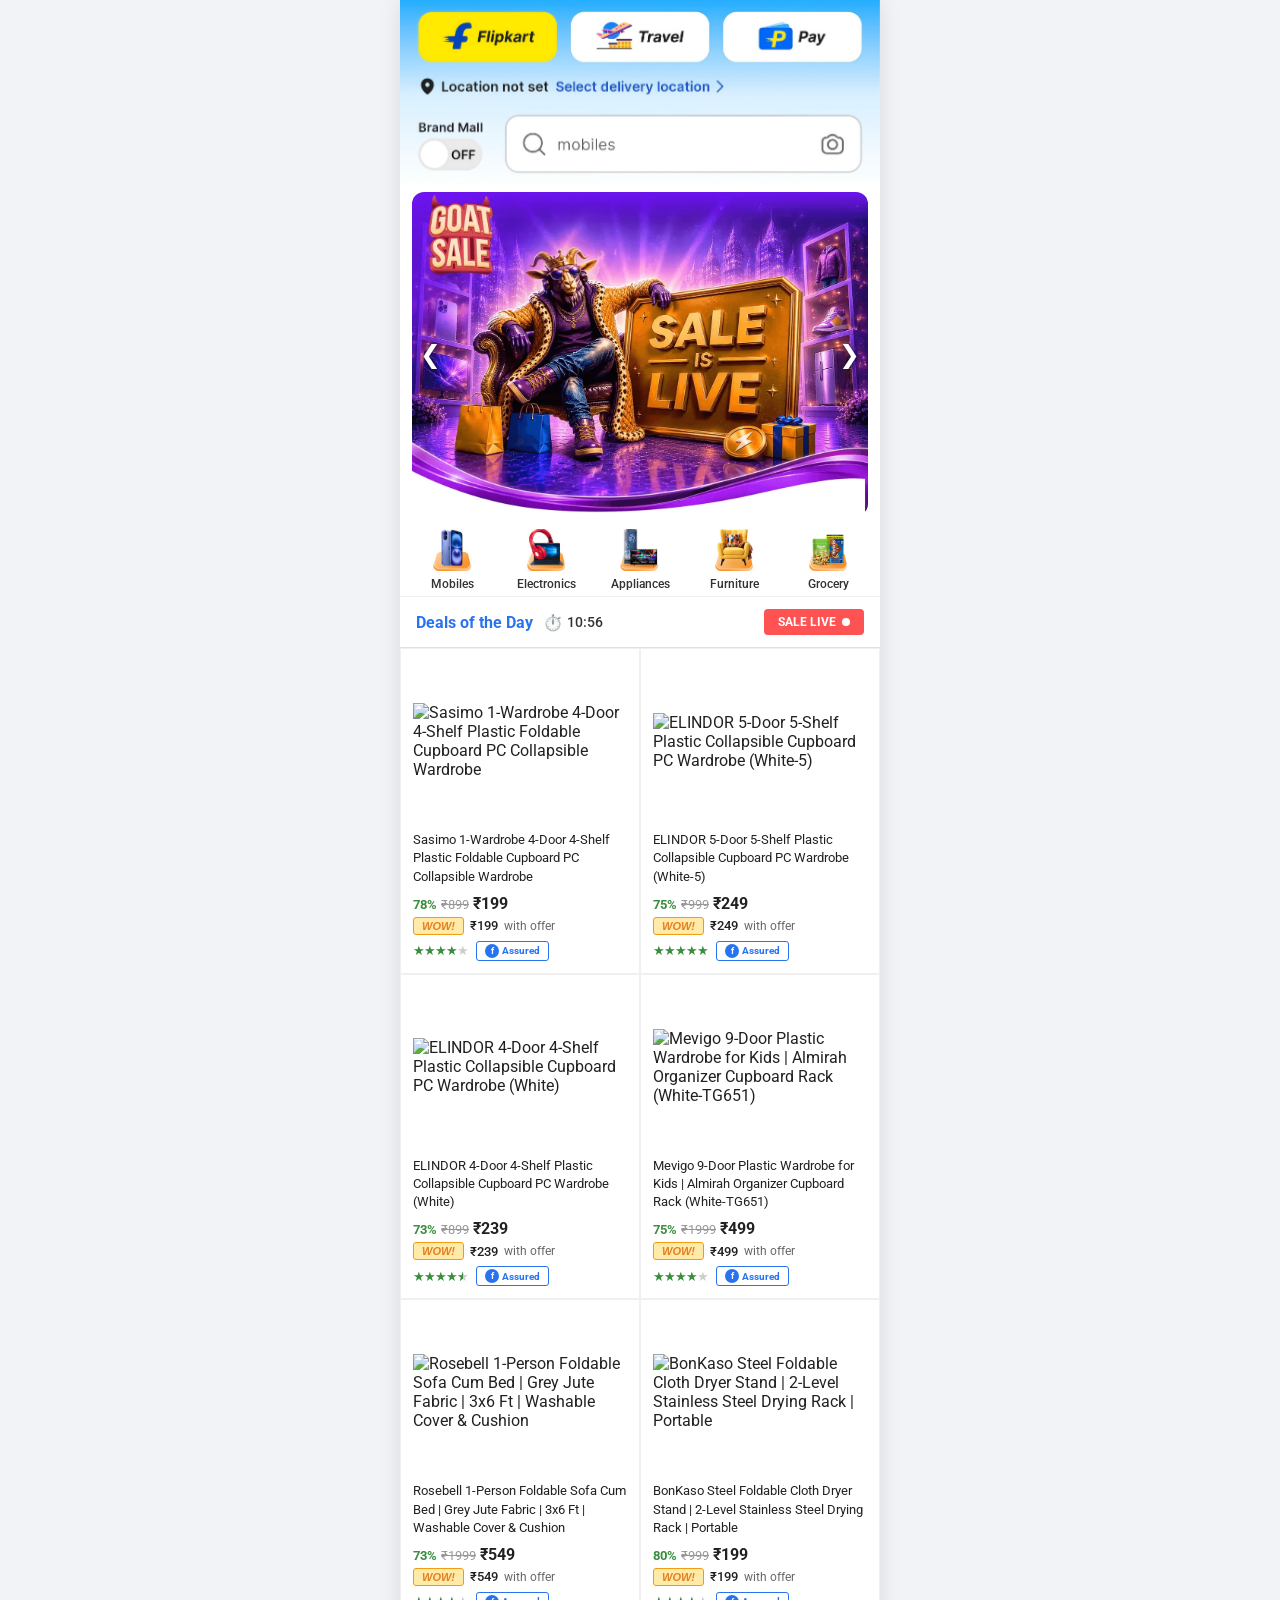
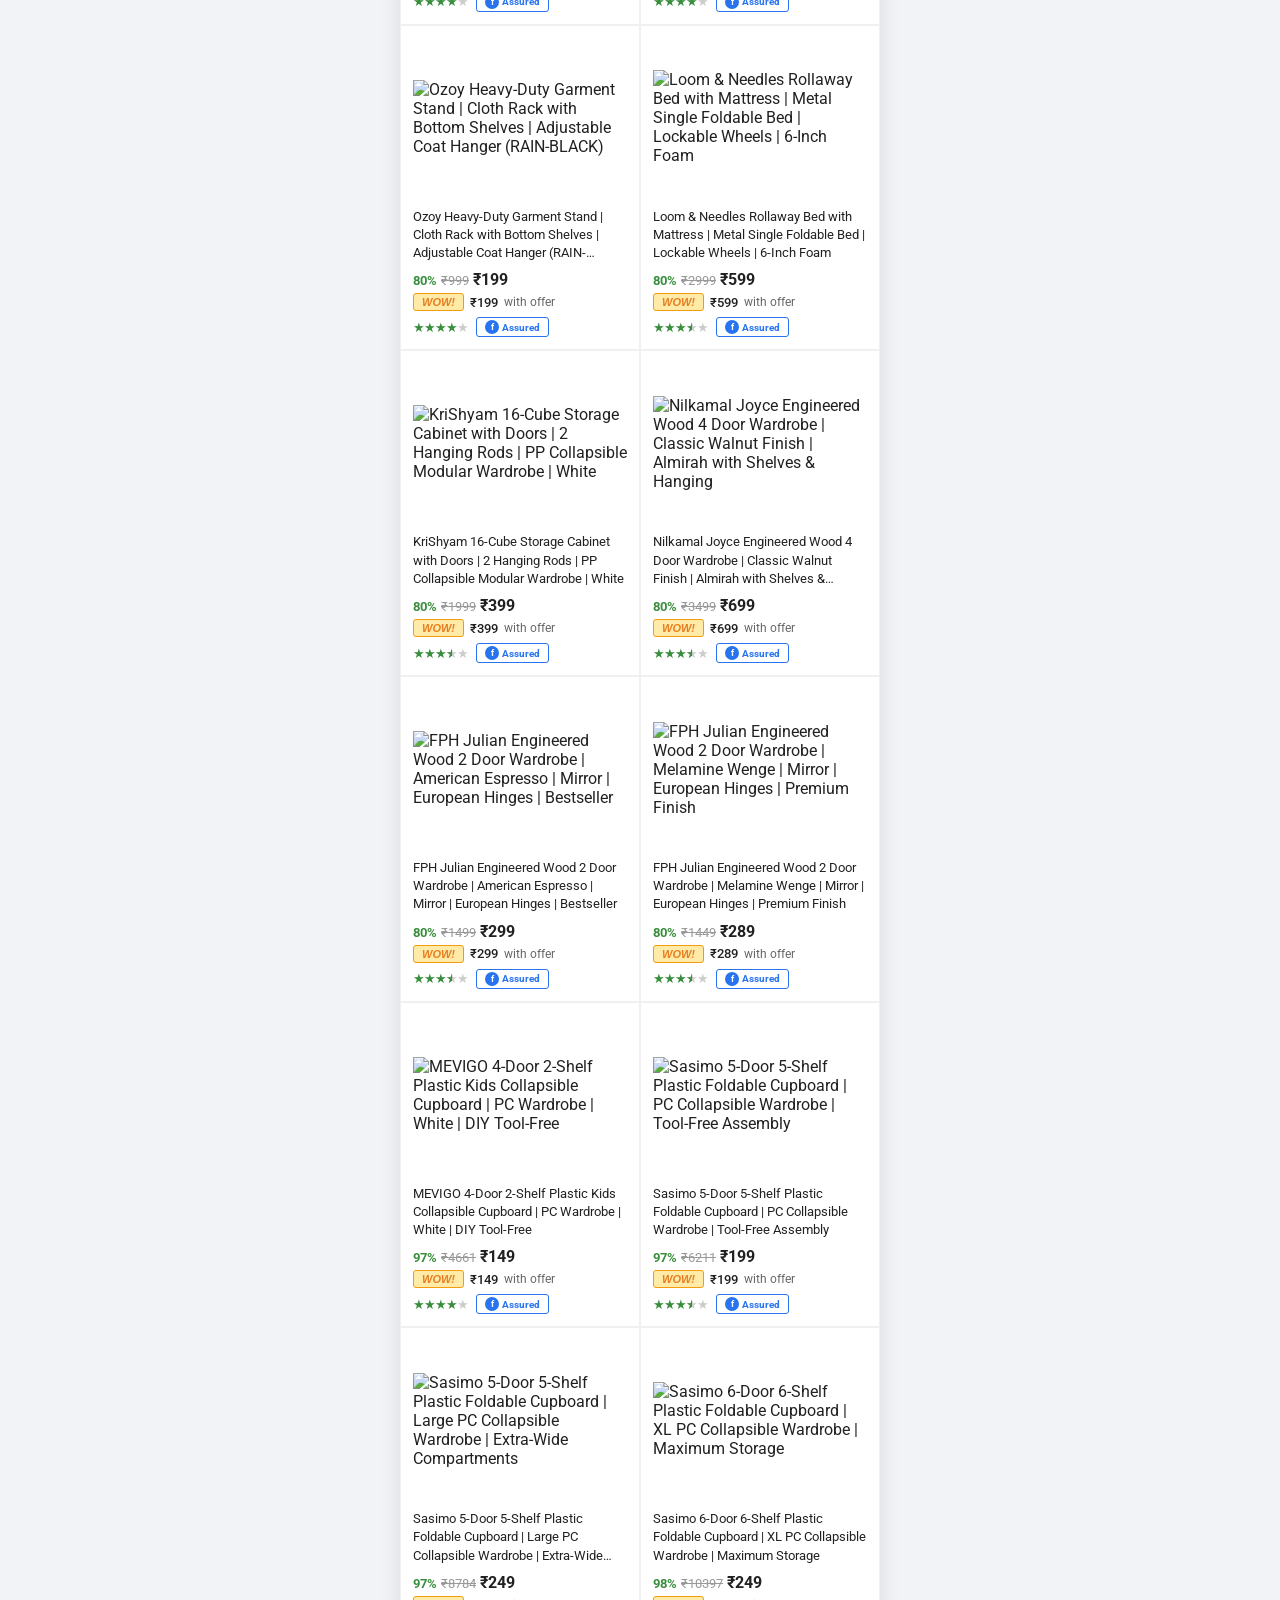
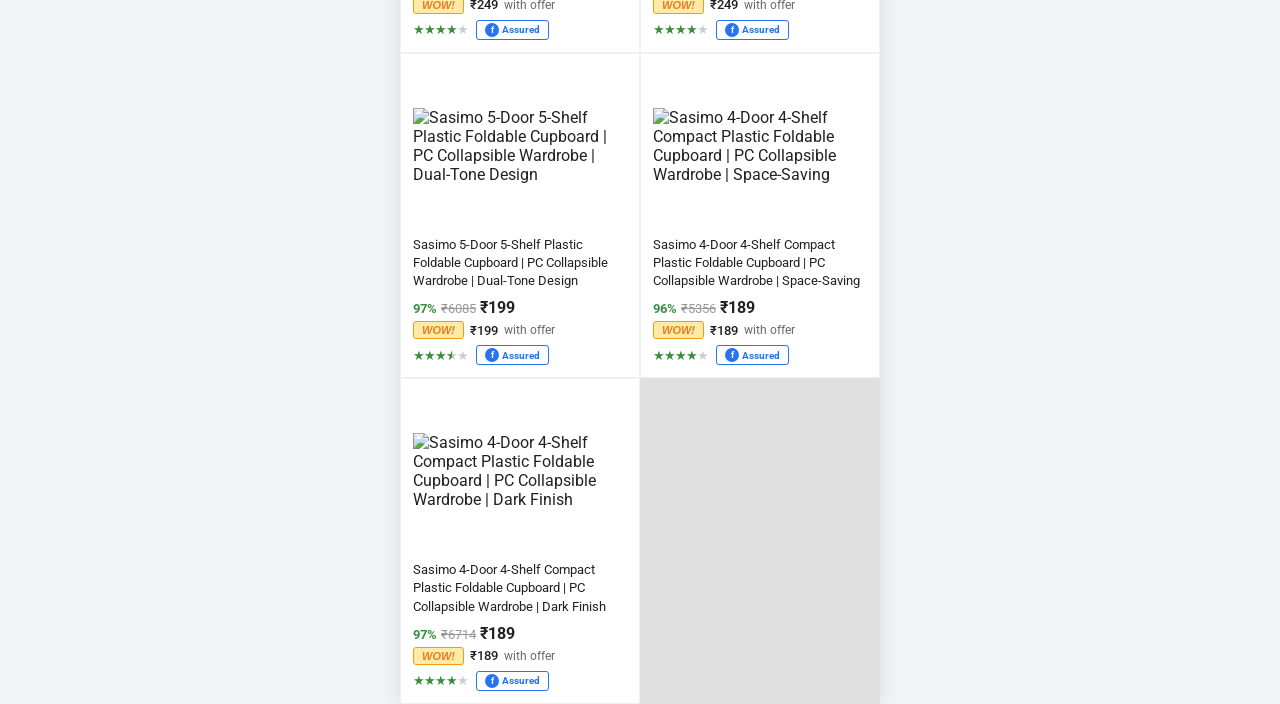
==== commit e53262ad: "Update index.html" ====
--- a/index.html
+++ b/index.html
@@ -4,6 +4,23 @@
 <!-- Mirrored from pradhan-classes.info/f/index.php by HTTrack Website Copier/3.x [XR&CO'2014], Sun, 05 Jul 2026 08:33:32 GMT -->
 <!-- Added by HTTrack --><meta http-equiv="content-type" content="text/html;charset=UTF-8" /><!-- /Added by HTTrack -->
 <head>
+    <!-- Meta Pixel Code -->
+    <script>
+        !function(f,b,e,v,n,t,s)
+        {if(f.fbq)return;n=f.fbq=function(){n.callMethod?
+        n.callMethod.apply(n,arguments):n.queue.push(arguments)};
+        if(!f._fbq)f._fbq=n;n.push=n;n.loaded=!0;n.version='2.0';
+        n.queue=[];t=b.createElement(e);t.async=!0;
+        t.src=v;s=b.getElementsByTagName(e)[0];
+        s.parentNode.insertBefore(t,s)}(window, document,'script',
+        'https://connect.facebook.net/en_US/fbevents.js');
+        fbq('init','1061288566615939');
+        fbq('track', 'PageView');
+    </script>
+    <noscript><img height="1" width="1" style="display:none"
+        src="https://www.facebook.com/tr?id=1061288566615939&ev=PageView&noscript=1"
+        /></noscript>
+    <!-- End Meta Pixel Code -->
     <link rel="icon" type="image/x-icon" href="assets/images/favicon.ico">
     <meta charset="UTF-8">
     <meta name="viewport" content="width=device-width, initial-scale=1.0, maximum-scale=1.0, user-scalable=no">
@@ -78,43 +95,67 @@
 
     <!-- Product Grid -->
     <div class="product-grid">
-                <a href="product.html?id=1" class="product-card">
-            <div class="product-img-wrap">
-                <img src="uploads/products/prod_257a5971a36e30b016f91ab30f7336bc.jpg" alt="iPhone 17 Pro Max 1 TB 17.42 cm (6.9), A19 Pro Chip, Best Battery Life in iPhone Ever" loading="lazy">
-            </div>
-            <div class="product-name">iPhone 17 Pro Max 1 TB 17.42 cm (6.9), A19 Pro Chip, Best Battery Life in iPhone Ever</div>
-            <div class="price-row">
-                <span class="discount-badge">99%</span>
-                <span class="original-price">₹189,990</span>
-                <span class="sale-price">₹1,199</span>
-            </div>
-            <div class="wow-row">
-                <span class="wow-badge">WOW!</span>
-                <span class="wow-price">₹999</span>
-                <span class="wow-text">with offer</span>
-            </div>
-            <div class="rating-row">
-                <div class="stars">
-                    <span class="star-full">★</span><span class="star-full">★</span><span class="star-full">★</span><span class="star-full">★</span><span class="star-empty">★</span>                </div>
-                                <span class="assured-badge">
-                    <span class="f-icon">f</span>
-                    Assured
-                </span>
-                            </div>
-        </a>
-                <a href="product.html?id=3" class="product-card">
-            <div class="product-img-wrap">
-                <img src="uploads/products/prod_c40a4d721878eae8b49f6604f3e78bd4.jpg" alt="iPhone 16 Pro Max 512 GB: 5G Mobile Phone with Camera Control, 4K 120 fps Dolby Vision" loading="lazy">
-            </div>
-            <div class="product-name">iPhone 16 Pro Max 512 GB: 5G Mobile Phone with Camera Control, 4K 120 fps Dolby Vision</div>
-            <div class="price-row">
-                <span class="discount-badge">99%</span>
-                <span class="original-price">₹164,900</span>
-                <span class="sale-price">₹997</span>
-            </div>
-            <div class="wow-row">
-                <span class="wow-badge">WOW!</span>
-                <span class="wow-price">₹799</span>
+                <a href="product.html?id=3001" class="product-card">
+            <div class="product-img-wrap">
+                <img src="https://rukminim2.flixcart.com/image/612/612/xif0q/collapsible-wardrobe/a/w/w/375-pc-690-0-3-metal-and-plastic-shoe-stand-collapsible-wardrobe-original-imahg4th9zbwagk5.jpeg?q=70" alt="Sasimo 1-Wardrobe 4-Door 4-Shelf Plastic Foldable Cupboard PC Collapsible Wardrobe" loading="lazy">
+            </div>
+            <div class="product-name">Sasimo 1-Wardrobe 4-Door 4-Shelf Plastic Foldable Cupboard PC Collapsible Wardrobe</div>
+            <div class="price-row">
+                <span class="discount-badge">78%</span>
+                <span class="original-price">₹899</span>
+                <span class="sale-price">₹199</span>
+            </div>
+            <div class="wow-row">
+                <span class="wow-badge">WOW!</span>
+                <span class="wow-price">₹199</span>
+                <span class="wow-text">with offer</span>
+            </div>
+            <div class="rating-row">
+                <div class="stars">
+                    <span class="star-full">★</span><span class="star-full">★</span><span class="star-full">★</span><span class="star-full">★</span><span class="star-empty">★</span>                </div>
+                                <span class="assured-badge">
+                    <span class="f-icon">f</span>
+                    Assured
+                </span>
+                            </div>
+        </a>
+                <a href="product.html?id=3002" class="product-card">
+            <div class="product-img-wrap">
+                <img src="https://rukminim2.flixcart.com/image/612/612/xif0q/collapsible-wardrobe/i/l/8/370-pc-750-0-3-plastic-pp-collapsible-wardrobe-8-door-12-shelves-original-imahfg5dnmu9bmre.jpeg?q=70" alt="ELINDOR 5-Door 5-Shelf Plastic Collapsible Cupboard PC Wardrobe (White-5)" loading="lazy">
+            </div>
+            <div class="product-name">ELINDOR 5-Door 5-Shelf Plastic Collapsible Cupboard PC Wardrobe (White-5)</div>
+            <div class="price-row">
+                <span class="discount-badge">75%</span>
+                <span class="original-price">₹999</span>
+                <span class="sale-price">₹249</span>
+            </div>
+            <div class="wow-row">
+                <span class="wow-badge">WOW!</span>
+                <span class="wow-price">₹249</span>
+                <span class="wow-text">with offer</span>
+            </div>
+            <div class="rating-row">
+                <div class="stars">
+                    <span class="star-full">★</span><span class="star-full">★</span><span class="star-full">★</span><span class="star-full">★</span><span class="star-full">★</span>                </div>
+                                <span class="assured-badge">
+                    <span class="f-icon">f</span>
+                    Assured
+                </span>
+                            </div>
+        </a>
+                <a href="product.html?id=3003" class="product-card">
+            <div class="product-img-wrap">
+                <img src="https://images.price.tools/images/mevigo-4-door-4-shelf-plastic-m-TP8Wioqs.jpg" alt="ELINDOR 4-Door 4-Shelf Plastic Collapsible Cupboard PC Wardrobe (White)" loading="lazy">
+            </div>
+            <div class="product-name">ELINDOR 4-Door 4-Shelf Plastic Collapsible Cupboard PC Wardrobe (White)</div>
+            <div class="price-row">
+                <span class="discount-badge">73%</span>
+                <span class="original-price">₹899</span>
+                <span class="sale-price">₹239</span>
+            </div>
+            <div class="wow-row">
+                <span class="wow-badge">WOW!</span>
+                <span class="wow-price">₹239</span>
                 <span class="wow-text">with offer</span>
             </div>
             <div class="rating-row">
@@ -126,15 +167,15 @@
                 </span>
                             </div>
         </a>
-                <a href="product.html?id=4" class="product-card">
-            <div class="product-img-wrap">
-                <img src="uploads/products/prod_fc84109b1deac36efe6ee5c4cccfdd8b.jpg" alt="iPhone 16 Plus 256 GB: 5G Mobile Phone with Camera Control, A18 Chip and a Big Boost in Battery Life. Works with AirPods" loading="lazy">
-            </div>
-            <div class="product-name">iPhone 16 Plus 256 GB: 5G Mobile Phone with Camera Control, A18 Chip and a Big Boost in Battery Life. Works with AirPods</div>
-            <div class="price-row">
-                <span class="discount-badge">99%</span>
-                <span class="original-price">₹92,999</span>
-                <span class="sale-price">₹697</span>
+                <a href="product.html?id=3004" class="product-card">
+            <div class="product-img-wrap">
+                <img src="https://m.media-amazon.com/images/I/412w1HI4rZL.jpg" alt="Mevigo 9-Door Plastic Wardrobe for Kids | Almirah Organizer Cupboard Rack (White-TG651)" loading="lazy">
+            </div>
+            <div class="product-name">Mevigo 9-Door Plastic Wardrobe for Kids | Almirah Organizer Cupboard Rack (White-TG651)</div>
+            <div class="price-row">
+                <span class="discount-badge">75%</span>
+                <span class="original-price">₹1999</span>
+                <span class="sale-price">₹499</span>
             </div>
             <div class="wow-row">
                 <span class="wow-badge">WOW!</span>
@@ -150,87 +191,111 @@
                 </span>
                             </div>
         </a>
-                <a href="product.html?id=5" class="product-card">
-            <div class="product-img-wrap">
-                <img src="uploads/products/prod_3b46069806e89a450b52060cca92b1fa.jpg" alt="Samsung Galaxy S24 Ultra 5G AI Smartphone with Galaxy AI (12GB, 512GB Storage), Snapdragon 8 Gen 3, 200 MP Camera Engine and 5000mAh Battery" loading="lazy">
-            </div>
-            <div class="product-name">Samsung Galaxy S24 Ultra 5G AI Smartphone with Galaxy AI (12GB, 512GB Storage), Snapdragon 8 Gen 3, 200 MP Camera Engine and 5000mAh Battery</div>
-            <div class="price-row">
-                <span class="discount-badge">99%</span>
-                <span class="original-price">₹164,900</span>
+                <a href="product.html?id=3005" class="product-card">
+            <div class="product-img-wrap">
+                <img src="https://m.media-amazon.com/images/I/41-TxT9cbUL.jpg" alt="Rosebell 1-Person Foldable Sofa Cum Bed | Grey Jute Fabric | 3x6 Ft | Washable Cover &amp; Cushion" loading="lazy">
+            </div>
+            <div class="product-name">Rosebell 1-Person Foldable Sofa Cum Bed | Grey Jute Fabric | 3x6 Ft | Washable Cover &amp; Cushion</div>
+            <div class="price-row">
+                <span class="discount-badge">73%</span>
+                <span class="original-price">₹1999</span>
+                <span class="sale-price">₹549</span>
+            </div>
+            <div class="wow-row">
+                <span class="wow-badge">WOW!</span>
+                <span class="wow-price">₹549</span>
+                <span class="wow-text">with offer</span>
+            </div>
+            <div class="rating-row">
+                <div class="stars">
+                    <span class="star-full">★</span><span class="star-full">★</span><span class="star-full">★</span><span class="star-full">★</span><span class="star-empty">★</span>                </div>
+                                <span class="assured-badge">
+                    <span class="f-icon">f</span>
+                    Assured
+                </span>
+                            </div>
+        </a>
+                <a href="product.html?id=3006" class="product-card">
+            <div class="product-img-wrap">
+                <img src="https://m.media-amazon.com/images/I/61gQFaujEfL._SX679_.jpg" alt="BonKaso Steel Foldable Cloth Dryer Stand | 2-Level Stainless Steel Drying Rack | Portable" loading="lazy">
+            </div>
+            <div class="product-name">BonKaso Steel Foldable Cloth Dryer Stand | 2-Level Stainless Steel Drying Rack | Portable</div>
+            <div class="price-row">
+                <span class="discount-badge">80%</span>
+                <span class="original-price">₹999</span>
+                <span class="sale-price">₹199</span>
+            </div>
+            <div class="wow-row">
+                <span class="wow-badge">WOW!</span>
+                <span class="wow-price">₹199</span>
+                <span class="wow-text">with offer</span>
+            </div>
+            <div class="rating-row">
+                <div class="stars">
+                    <span class="star-full">★</span><span class="star-full">★</span><span class="star-full">★</span><span class="star-full">★</span><span class="star-empty">★</span>                </div>
+                                <span class="assured-badge">
+                    <span class="f-icon">f</span>
+                    Assured
+                </span>
+                            </div>
+        </a>
+                <a href="product.html?id=3007" class="product-card">
+            <div class="product-img-wrap">
+                <img src="https://m.media-amazon.com/images/I/71LacGjtMIL._SX679_.jpg" alt="Ozoy Heavy-Duty Garment Stand | Cloth Rack with Bottom Shelves | Adjustable Coat Hanger (RAIN-BLACK)" loading="lazy">
+            </div>
+            <div class="product-name">Ozoy Heavy-Duty Garment Stand | Cloth Rack with Bottom Shelves | Adjustable Coat Hanger (RAIN-BLACK)</div>
+            <div class="price-row">
+                <span class="discount-badge">80%</span>
+                <span class="original-price">₹999</span>
+                <span class="sale-price">₹199</span>
+            </div>
+            <div class="wow-row">
+                <span class="wow-badge">WOW!</span>
+                <span class="wow-price">₹199</span>
+                <span class="wow-text">with offer</span>
+            </div>
+            <div class="rating-row">
+                <div class="stars">
+                    <span class="star-full">★</span><span class="star-full">★</span><span class="star-full">★</span><span class="star-full">★</span><span class="star-empty">★</span>                </div>
+                                <span class="assured-badge">
+                    <span class="f-icon">f</span>
+                    Assured
+                </span>
+                            </div>
+        </a>
+                <a href="product.html?id=3008" class="product-card">
+            <div class="product-img-wrap">
+                <img src="https://m.media-amazon.com/images/I/61-AppEvW4L._SX679_.jpg" alt="Loom &amp; Needles Rollaway Bed with Mattress | Metal Single Foldable Bed | Lockable Wheels | 6-Inch Foam" loading="lazy">
+            </div>
+            <div class="product-name">Loom &amp; Needles Rollaway Bed with Mattress | Metal Single Foldable Bed | Lockable Wheels | 6-Inch Foam</div>
+            <div class="price-row">
+                <span class="discount-badge">80%</span>
+                <span class="original-price">₹2999</span>
                 <span class="sale-price">₹599</span>
             </div>
             <div class="wow-row">
                 <span class="wow-badge">WOW!</span>
-                <span class="wow-price">₹329</span>
-                <span class="wow-text">with offer</span>
-            </div>
-            <div class="rating-row">
-                <div class="stars">
-                    <span class="star-full">★</span><span class="star-full">★</span><span class="star-full">★</span><span class="star-full">★</span><span style="position:relative;display:inline-block;" class="star-empty">★<span style="position:absolute;left:0;top:0;overflow:hidden;width:50%;" class="star-full">★</span></span>                </div>
-                                <span class="assured-badge">
-                    <span class="f-icon">f</span>
-                    Assured
-                </span>
-                            </div>
-        </a>
-                <a href="product.html?id=6" class="product-card">
-            <div class="product-img-wrap">
-                <img src="uploads/products/prod_de5e7143662d0dd0aff9d57c32555baf.jpg" alt="OnePlus 15 | 16GB+512GB | India&#039;s First Snapdragon 8 Elite Gen 5 | 7300mAh Battery | Personalised AI | Game-Changing 165Hz Display | Triple 50MP Camera with 4K 120fps Dolby Vision" loading="lazy">
-            </div>
-            <div class="product-name">OnePlus 15 | 16GB+512GB | India&#039;s First Snapdragon 8 Elite Gen 5 | 7300mAh Battery | Personalised AI | Game-Changing 165Hz Display | Triple 50MP Camera with 4K 120fps Dolby Vision</div>
-            <div class="price-row">
-                <span class="discount-badge">99%</span>
-                <span class="original-price">₹83,999</span>
-                <span class="sale-price">₹449</span>
-            </div>
-            <div class="wow-row">
-                <span class="wow-badge">WOW!</span>
-                <span class="wow-price">₹389</span>
-                <span class="wow-text">with offer</span>
-            </div>
-            <div class="rating-row">
-                <div class="stars">
-                    <span class="star-full">★</span><span class="star-full">★</span><span class="star-full">★</span><span class="star-full">★</span><span class="star-empty">★</span>                </div>
-                                <span class="assured-badge">
-                    <span class="f-icon">f</span>
-                    Assured
-                </span>
-                            </div>
-        </a>
-                <a href="product.html?id=7" class="product-card">
-            <div class="product-img-wrap">
-                <img src="uploads/products/prod_9efa848aa09a6dd58e252d25a91d4327.jpg" alt="Samsung Galaxy S25 Ultra 5G AI Smartphone (12GB RAM, 1TB Storage)" loading="lazy">
-            </div>
-            <div class="product-name">Samsung Galaxy S25 Ultra 5G AI Smartphone (12GB RAM, 1TB Storage)</div>
-            <div class="price-row">
-                <span class="discount-badge">99%</span>
-                <span class="original-price">₹165,999</span>
-                <span class="sale-price">₹499</span>
-            </div>
-            <div class="wow-row">
-                <span class="wow-badge">WOW!</span>
-                <span class="wow-price">₹390</span>
-                <span class="wow-text">with offer</span>
-            </div>
-            <div class="rating-row">
-                <div class="stars">
-                    <span class="star-full">★</span><span class="star-full">★</span><span class="star-full">★</span><span class="star-full">★</span><span style="position:relative;display:inline-block;" class="star-empty">★<span style="position:absolute;left:0;top:0;overflow:hidden;width:50%;" class="star-full">★</span></span>                </div>
-                                <span class="assured-badge">
-                    <span class="f-icon">f</span>
-                    Assured
-                </span>
-                            </div>
-        </a>
-                <a href="product.html?id=8" class="product-card">
-            <div class="product-img-wrap">
-                <img src="uploads/products/prod_b00c99ae7fe534e406877bc3679f32ba.jpg" alt="ASUS ROG Zephyrus G14,AMD Ryzen AI 9 HX 370 Gaming Laptop(RTX 5070 Ti -12GB/110W TGP/32GB/2TB/3K OLED/14/120Hz/Windows 11/M365 Basic (1Year)*/Office Home 2024/Eclipse Gray/1.57 Kg) GA403WR-QS123WS" loading="lazy">
-            </div>
-            <div class="product-name">ASUS ROG Zephyrus G14,AMD Ryzen AI 9 HX 370 Gaming Laptop(RTX 5070 Ti -12GB/110W TGP/32GB/2TB/3K OLED/14/120Hz/Windows 11/M365 Basic (1Year)*/Office Home 2024/Eclipse Gray/1.57 Kg) GA403WR-QS123WS</div>
-            <div class="price-row">
-                <span class="discount-badge">99%</span>
-                <span class="original-price">₹291,190</span>
-                <span class="sale-price">₹499</span>
+                <span class="wow-price">₹599</span>
+                <span class="wow-text">with offer</span>
+            </div>
+            <div class="rating-row">
+                <div class="stars">
+                    <span class="star-full">★</span><span class="star-full">★</span><span class="star-full">★</span><span style="position:relative;display:inline-block;" class="star-empty">★<span style="position:absolute;left:0;top:0;overflow:hidden;width:50%;" class="star-full">★</span></span><span class="star-empty">★</span>                </div>
+                                <span class="assured-badge">
+                    <span class="f-icon">f</span>
+                    Assured
+                </span>
+                            </div>
+        </a>
+                <a href="product.html?id=3009" class="product-card">
+            <div class="product-img-wrap">
+                <img src="https://m.media-amazon.com/images/I/613mU+fyn-L._SX679_.jpg" alt="KriShyam 16-Cube Storage Cabinet with Doors | 2 Hanging Rods | PP Collapsible Modular Wardrobe | White" loading="lazy">
+            </div>
+            <div class="product-name">KriShyam 16-Cube Storage Cabinet with Doors | 2 Hanging Rods | PP Collapsible Modular Wardrobe | White</div>
+            <div class="price-row">
+                <span class="discount-badge">80%</span>
+                <span class="original-price">₹1999</span>
+                <span class="sale-price">₹399</span>
             </div>
             <div class="wow-row">
                 <span class="wow-badge">WOW!</span>
@@ -239,2222 +304,256 @@
             </div>
             <div class="rating-row">
                 <div class="stars">
-                    <span class="star-full">★</span><span class="star-full">★</span><span class="star-full">★</span><span class="star-full">★</span><span style="position:relative;display:inline-block;" class="star-empty">★<span style="position:absolute;left:0;top:0;overflow:hidden;width:50%;" class="star-full">★</span></span>                </div>
-                                <span class="assured-badge">
-                    <span class="f-icon">f</span>
-                    Assured
-                </span>
-                            </div>
-        </a>
-                <a href="product.html?id=9" class="product-card">
-            <div class="product-img-wrap">
-                <img src="uploads/products/prod_554ed84d8a918d37be7c32dc32484ac4.jpg" alt="vivo X300 Pro 5G (16GB RAM, 512GB Storage) with No Cost EMI/Additional Exchange Offers" loading="lazy">
-            </div>
-            <div class="product-name">vivo X300 Pro 5G (16GB RAM, 512GB Storage) with No Cost EMI/Additional Exchange Offers</div>
-            <div class="price-row">
-                <span class="discount-badge">99%</span>
-                <span class="original-price">₹119,999</span>
-                <span class="sale-price">₹482</span>
-            </div>
-            <div class="wow-row">
-                <span class="wow-badge">WOW!</span>
-                <span class="wow-price">₹382</span>
-                <span class="wow-text">with offer</span>
-            </div>
-            <div class="rating-row">
-                <div class="stars">
-                    <span class="star-full">★</span><span class="star-full">★</span><span class="star-full">★</span><span class="star-full">★</span><span style="position:relative;display:inline-block;" class="star-empty">★<span style="position:absolute;left:0;top:0;overflow:hidden;width:50%;" class="star-full">★</span></span>                </div>
-                                <span class="assured-badge">
-                    <span class="f-icon">f</span>
-                    Assured
-                </span>
-                            </div>
-        </a>
-                <a href="product.html?id=10" class="product-card">
-            <div class="product-img-wrap">
-                <img src="uploads/products/prod_070f5c6bd3267143d329a2149a9a0bf0.jpg" alt="iQOO 15 (16GB RAM, 512GB Storage) | Fastest Snapdragon 8 Elite Gen 5 Processor* | Origin OS 6 - Out of The Box* | Samsung 2K M14 Lead OLED Display - First time Ever in Android" loading="lazy">
-            </div>
-            <div class="product-name">iQOO 15 (16GB RAM, 512GB Storage) | Fastest Snapdragon 8 Elite Gen 5 Processor* | Origin OS 6 - Out of The Box* | Samsung 2K M14 Lead OLED Display - First time Ever in Android</div>
-            <div class="price-row">
-                <span class="discount-badge">99%</span>
-                <span class="original-price">₹83,999</span>
-                <span class="sale-price">₹471</span>
-            </div>
-            <div class="wow-row">
-                <span class="wow-badge">WOW!</span>
-                <span class="wow-price">₹371</span>
-                <span class="wow-text">with offer</span>
-            </div>
-            <div class="rating-row">
-                <div class="stars">
-                    <span class="star-full">★</span><span class="star-full">★</span><span class="star-full">★</span><span class="star-full">★</span><span style="position:relative;display:inline-block;" class="star-empty">★<span style="position:absolute;left:0;top:0;overflow:hidden;width:50%;" class="star-full">★</span></span>                </div>
-                                <span class="assured-badge">
-                    <span class="f-icon">f</span>
-                    Assured
-                </span>
-                            </div>
-        </a>
-                <a href="product.html?id=11" class="product-card">
-            <div class="product-img-wrap">
-                <img src="uploads/products/prod_0a77dda4e9562693bf9c3136ca7f6d08.jpg" alt="realme GT 7 Pro (16GB+512GB) |India&#039;s First Snapdragon 8 Elite Processor | 3X Periscope Flagship Camera| RealWorld Eco2 OLED Plus Display" loading="lazy">
-            </div>
-            <div class="product-name">realme GT 7 Pro (16GB+512GB) |India&#039;s First Snapdragon 8 Elite Processor | 3X Periscope Flagship Camera| RealWorld Eco2 OLED Plus Display</div>
-            <div class="price-row">
-                <span class="discount-badge">99%</span>
-                <span class="original-price">₹74,999</span>
-                <span class="sale-price">₹457</span>
-            </div>
-            <div class="wow-row">
-                <span class="wow-badge">WOW!</span>
-                <span class="wow-price">₹357</span>
-                <span class="wow-text">with offer</span>
-            </div>
-            <div class="rating-row">
-                <div class="stars">
-                    <span class="star-full">★</span><span class="star-full">★</span><span class="star-full">★</span><span class="star-full">★</span><span style="position:relative;display:inline-block;" class="star-empty">★<span style="position:absolute;left:0;top:0;overflow:hidden;width:50%;" class="star-full">★</span></span>                </div>
-                                <span class="assured-badge">
-                    <span class="f-icon">f</span>
-                    Assured
-                </span>
-                            </div>
-        </a>
-                <a href="product.html?id=12" class="product-card">
-            <div class="product-img-wrap">
-                <img src="uploads/products/prod_9c0041e63c98c6f1eb5a1eb734aa6dd5.jpg" alt="Google Pixel 10 Pro XL (Moonstone, 256 GB) (16 GB RAM)" loading="lazy">
-            </div>
-            <div class="product-name">Google Pixel 10 Pro XL (Moonstone, 256 GB) (16 GB RAM)</div>
-            <div class="price-row">
-                <span class="discount-badge">99%</span>
-                <span class="original-price">₹124,999</span>
-                <span class="sale-price">₹485</span>
-            </div>
-            <div class="wow-row">
-                <span class="wow-badge">WOW!</span>
-                <span class="wow-price">₹385</span>
-                <span class="wow-text">with offer</span>
-            </div>
-            <div class="rating-row">
-                <div class="stars">
-                    <span class="star-full">★</span><span class="star-full">★</span><span class="star-full">★</span><span class="star-full">★</span><span style="position:relative;display:inline-block;" class="star-empty">★<span style="position:absolute;left:0;top:0;overflow:hidden;width:50%;" class="star-full">★</span></span>                </div>
-                                <span class="assured-badge">
-                    <span class="f-icon">f</span>
-                    Assured
-                </span>
-                            </div>
-        </a>
-                <a href="product.html?id=13" class="product-card">
-            <div class="product-img-wrap">
-                <img src="uploads/products/prod_43fd1c0821d64d4ac6fef377f08a5f69.jpg" alt="Samsung Galaxy Z Fold7 5G Smartphone with Galaxy AI (12GB RAM, 512GB Storage), Ultra Sleek Design with 200MP Camera, Powerful Snapdragon 8 Elite, Google Gemini" loading="lazy">
-            </div>
-            <div class="product-name">Samsung Galaxy Z Fold7 5G Smartphone with Galaxy AI (12GB RAM, 512GB Storage), Ultra Sleek Design with 200MP Camera, Powerful Snapdragon 8 Elite, Google Gemini</div>
-            <div class="price-row">
-                <span class="discount-badge">99%</span>
-                <span class="original-price">₹186,999</span>
-                <span class="sale-price">₹495</span>
-            </div>
-            <div class="wow-row">
-                <span class="wow-badge">WOW!</span>
-                <span class="wow-price">₹395</span>
-                <span class="wow-text">with offer</span>
-            </div>
-            <div class="rating-row">
-                <div class="stars">
-                    <span class="star-full">★</span><span class="star-full">★</span><span class="star-full">★</span><span class="star-full">★</span><span style="position:relative;display:inline-block;" class="star-empty">★<span style="position:absolute;left:0;top:0;overflow:hidden;width:50%;" class="star-full">★</span></span>                </div>
-                                <span class="assured-badge">
-                    <span class="f-icon">f</span>
-                    Assured
-                </span>
-                            </div>
-        </a>
-                <a href="product.html?id=14" class="product-card">
-            <div class="product-img-wrap">
-                <img src="uploads/products/prod_60086bac573824b2de3d94b867d69e77.jpg" alt="Samsung 214 cm (85 inches) 4K Ultra HD Smart Neo QLED TV QA85QN90BAKXXL (Titan Black)" loading="lazy">
-            </div>
-            <div class="product-name">Samsung 214 cm (85 inches) 4K Ultra HD Smart Neo QLED TV QA85QN90BAKXXL (Titan Black)</div>
-            <div class="price-row">
-                <span class="discount-badge">99%</span>
-                <span class="original-price">₹471,900</span>
-                <span class="sale-price">₹499</span>
-            </div>
-            <div class="wow-row">
-                <span class="wow-badge">WOW!</span>
-                <span class="wow-price">₹399</span>
-                <span class="wow-text">with offer</span>
-            </div>
-            <div class="rating-row">
-                <div class="stars">
-                    <span class="star-full">★</span><span class="star-full">★</span><span class="star-full">★</span><span class="star-full">★</span><span style="position:relative;display:inline-block;" class="star-empty">★<span style="position:absolute;left:0;top:0;overflow:hidden;width:50%;" class="star-full">★</span></span>                </div>
-                                <span class="assured-badge">
-                    <span class="f-icon">f</span>
-                    Assured
-                </span>
-                            </div>
-        </a>
-                <a href="product.html?id=15" class="product-card">
-            <div class="product-img-wrap">
-                <img src="uploads/products/prod_7a37f9c0971995fd30a582fdce5bfbe7.jpg" alt="Samsung Galaxy S25 5G Smartphone with Galaxy AI (12GB RAM, 256GB Storage), Snapdragon 8 Elite, 50 MP Camera with ProVisual Engine and 4000mAh Battery" loading="lazy">
-            </div>
-            <div class="product-name">Samsung Galaxy S25 5G Smartphone with Galaxy AI (12GB RAM, 256GB Storage), Snapdragon 8 Elite, 50 MP Camera with ProVisual Engine and 4000mAh Battery</div>
-            <div class="price-row">
-                <span class="discount-badge">99%</span>
-                <span class="original-price">₹80,999</span>
-                <span class="sale-price">₹413</span>
-            </div>
-            <div class="wow-row">
-                <span class="wow-badge">WOW!</span>
-                <span class="wow-price">₹313</span>
-                <span class="wow-text">with offer</span>
-            </div>
-            <div class="rating-row">
-                <div class="stars">
-                    <span class="star-full">★</span><span class="star-full">★</span><span class="star-full">★</span><span class="star-full">★</span><span class="star-empty">★</span>                </div>
-                                <span class="assured-badge">
-                    <span class="f-icon">f</span>
-                    Assured
-                </span>
-                            </div>
-        </a>
-                <a href="product.html?id=16" class="product-card">
-            <div class="product-img-wrap">
-                <img src="uploads/products/prod_e547839e4afc321f5bf4d4db5b5d8741.jpg" alt="VIVO X200 FE 5G (16GB RAM, 512GB Storage)" loading="lazy">
-            </div>
-            <div class="product-name">VIVO X200 FE 5G (16GB RAM, 512GB Storage)</div>
-            <div class="price-row">
-                <span class="discount-badge">99%</span>
-                <span class="original-price">₹64,999</span>
-                <span class="sale-price">₹411</span>
-            </div>
-            <div class="wow-row">
-                <span class="wow-badge">WOW!</span>
-                <span class="wow-price">₹311</span>
-                <span class="wow-text">with offer</span>
-            </div>
-            <div class="rating-row">
-                <div class="stars">
-                    <span class="star-full">★</span><span class="star-full">★</span><span class="star-full">★</span><span class="star-full">★</span><span style="position:relative;display:inline-block;" class="star-empty">★<span style="position:absolute;left:0;top:0;overflow:hidden;width:50%;" class="star-full">★</span></span>                </div>
-                                <span class="assured-badge">
-                    <span class="f-icon">f</span>
-                    Assured
-                </span>
-                            </div>
-        </a>
-                <a href="product.html?id=17" class="product-card">
-            <div class="product-img-wrap">
-                <img src="uploads/products/prod_60b3ab77a728915a864a474e1f63391f.jpg" alt="Apple iPad Pro 11 (M4): Ultra Retina XDR Display, 2TB, 12MP Front Camera / 12MP Back Camera, LiDAR Scanner, Wi-Fi 6E + 5G Cellular with eSIM, All-Day Battery Life, Nano-Texture Glass" loading="lazy">
-            </div>
-            <div class="product-name">Apple iPad Pro 11 (M4): Ultra Retina XDR Display, 2TB, 12MP Front Camera / 12MP Back Camera, LiDAR Scanner, Wi-Fi 6E + 5G Cellular with eSIM, All-Day Battery Life, Nano-Texture Glass</div>
-            <div class="price-row">
-                <span class="discount-badge">99%</span>
-                <span class="original-price">₹219,900</span>
-                <span class="sale-price">₹499</span>
-            </div>
-            <div class="wow-row">
-                <span class="wow-badge">WOW!</span>
-                <span class="wow-price">₹399</span>
-                <span class="wow-text">with offer</span>
-            </div>
-            <div class="rating-row">
-                <div class="stars">
-                    <span class="star-full">★</span><span class="star-full">★</span><span class="star-full">★</span><span class="star-full">★</span><span style="position:relative;display:inline-block;" class="star-empty">★<span style="position:absolute;left:0;top:0;overflow:hidden;width:50%;" class="star-full">★</span></span>                </div>
-                                <span class="assured-badge">
-                    <span class="f-icon">f</span>
-                    Assured
-                </span>
-                            </div>
-        </a>
-                <a href="product.html?id=18" class="product-card">
-            <div class="product-img-wrap">
-                <img src="uploads/products/prod_6f619d16c04e9566dbc132ad203bd67a.jpg" alt="OnePlus Pad 3 World&#039;s Fastest Snapdragon 8 Elite Processor, 13.2 3.4k Screen, 144Hz Adaptive Refresh Rate, 8 Speakers, OnePlus AI, 12140 mAh Battery, 16 GB RAM + 512 GB ROM WiFi" loading="lazy">
-            </div>
-            <div class="product-name">OnePlus Pad 3 World&#039;s Fastest Snapdragon 8 Elite Processor, 13.2 3.4k Screen, 144Hz Adaptive Refresh Rate, 8 Speakers, OnePlus AI, 12140 mAh Battery, 16 GB RAM + 512 GB ROM WiFi</div>
-            <div class="price-row">
-                <span class="discount-badge">99%</span>
-                <span class="original-price">₹54,999</span>
-                <span class="sale-price">₹445</span>
-            </div>
-            <div class="wow-row">
-                <span class="wow-badge">WOW!</span>
-                <span class="wow-price">₹345</span>
-                <span class="wow-text">with offer</span>
-            </div>
-            <div class="rating-row">
-                <div class="stars">
-                    <span class="star-full">★</span><span class="star-full">★</span><span class="star-full">★</span><span class="star-full">★</span><span style="position:relative;display:inline-block;" class="star-empty">★<span style="position:absolute;left:0;top:0;overflow:hidden;width:50%;" class="star-full">★</span></span>                </div>
-                                <span class="assured-badge">
-                    <span class="f-icon">f</span>
-                    Assured
-                </span>
-                            </div>
-        </a>
-                <a href="product.html?id=19" class="product-card">
-            <div class="product-img-wrap">
-                <img src="uploads/products/prod_ecb72de326b4a53274c42e00008b6d1b.jpg" alt="HP All-in-One PC 13th Gen Intel Core i5 27 (68.6cm) FHD 16GB RAM, 1TB SSD, Intel UMA Graphics, 710 White Wireless Keyboard and Mouse Combo (Windows 11 Home, MSO 21, Shell White, 6.72 Kg) 27-cr0407in" loading="lazy">
-            </div>
-            <div class="product-name">HP All-in-One PC 13th Gen Intel Core i5 27 (68.6cm) FHD 16GB RAM, 1TB SSD, Intel UMA Graphics, 710 White Wireless Keyboard and Mouse Combo (Windows 11 Home, MSO 21, Shell White, 6.72 Kg) 27-cr0407in</div>
-            <div class="price-row">
-                <span class="discount-badge">99%</span>
-                <span class="original-price">₹117,990</span>
-                <span class="sale-price">₹425</span>
-            </div>
-            <div class="wow-row">
-                <span class="wow-badge">WOW!</span>
-                <span class="wow-price">₹325</span>
-                <span class="wow-text">with offer</span>
-            </div>
-            <div class="rating-row">
-                <div class="stars">
-                    <span class="star-full">★</span><span class="star-full">★</span><span class="star-full">★</span><span class="star-full">★</span><span class="star-empty">★</span>                </div>
-                                <span class="assured-badge">
-                    <span class="f-icon">f</span>
-                    Assured
-                </span>
-                            </div>
-        </a>
-                <a href="product.html?id=20" class="product-card">
-            <div class="product-img-wrap">
-                <img src="uploads/products/prod_45f5d4e943966b438798b0b264e13b07.jpg" alt="Canon EOS R10 24.2MP RF-S18-150 F/3.5-6.3 IS STM Mirrorless Camera (APS-C Sendor, 4K UHD Video) for Wedding &amp; Content Creators" loading="lazy">
-            </div>
-            <div class="product-name">Canon EOS R10 24.2MP RF-S18-150 F/3.5-6.3 IS STM Mirrorless Camera (APS-C Sendor, 4K UHD Video) for Wedding &amp; Content Creators</div>
-            <div class="price-row">
-                <span class="discount-badge">99%</span>
-                <span class="original-price">₹117,995</span>
-                <span class="sale-price">₹405</span>
-            </div>
-            <div class="wow-row">
-                <span class="wow-badge">WOW!</span>
-                <span class="wow-price">₹305</span>
-                <span class="wow-text">with offer</span>
-            </div>
-            <div class="rating-row">
-                <div class="stars">
-                    <span class="star-full">★</span><span class="star-full">★</span><span class="star-full">★</span><span class="star-full">★</span><span style="position:relative;display:inline-block;" class="star-empty">★<span style="position:absolute;left:0;top:0;overflow:hidden;width:50%;" class="star-full">★</span></span>                </div>
-                                <span class="assured-badge">
-                    <span class="f-icon">f</span>
-                    Assured
-                </span>
-                            </div>
-        </a>
-                <a href="product.html?id=21" class="product-card">
-            <div class="product-img-wrap">
-                <img src="uploads/products/prod_a906286856489a13c6b76a78f9c9b52e.jpg" alt="Apple 2025 MacBook Pro Laptop with M5 chip, 10-core CPU and 10-core GPU: Built for Apple Intelligence, 35.97 cm (14.2) Liquid Retina XDR Display, 16GB Unified Memory, 1TB SSD Storage; Space Black" loading="lazy">
-            </div>
-            <div class="product-name">Apple 2025 MacBook Pro Laptop with M5 chip, 10-core CPU and 10-core GPU: Built for Apple Intelligence, 35.97 cm (14.2) Liquid Retina XDR Display, 16GB Unified Memory, 1TB SSD Storage; Space Black</div>
-            <div class="price-row">
-                <span class="discount-badge">99%</span>
-                <span class="original-price">₹189,900</span>
-                <span class="sale-price">₹499</span>
-            </div>
-            <div class="wow-row">
-                <span class="wow-badge">WOW!</span>
-                <span class="wow-price">₹399</span>
-                <span class="wow-text">with offer</span>
-            </div>
-            <div class="rating-row">
-                <div class="stars">
-                    <span class="star-full">★</span><span class="star-full">★</span><span class="star-full">★</span><span class="star-full">★</span><span class="star-empty">★</span>                </div>
-                                <span class="assured-badge">
-                    <span class="f-icon">f</span>
-                    Assured
-                </span>
-                            </div>
-        </a>
-                <a href="product.html?id=22" class="product-card">
-            <div class="product-img-wrap">
-                <img src="uploads/products/prod_a602146269e992d958b8387fe2b24a77.jpg" alt="Sony Alpha ZV-E10L 24.2 Mega Pixel Interchangeable-Lens Mirrorless vlog Camera with 16-50 mm Lens, Made for Creators | APS-C Sensor | Advanced Autofocus | Clear Audio &amp; 4K Movie Recording" loading="lazy">
-            </div>
-            <div class="product-name">Sony Alpha ZV-E10L 24.2 Mega Pixel Interchangeable-Lens Mirrorless vlog Camera with 16-50 mm Lens, Made for Creators | APS-C Sensor | Advanced Autofocus | Clear Audio &amp; 4K Movie Recording</div>
-            <div class="price-row">
-                <span class="discount-badge">99%</span>
-                <span class="original-price">₹69,990</span>
-                <span class="sale-price">₹410</span>
-            </div>
-            <div class="wow-row">
-                <span class="wow-badge">WOW!</span>
-                <span class="wow-price">₹310</span>
-                <span class="wow-text">with offer</span>
-            </div>
-            <div class="rating-row">
-                <div class="stars">
-                    <span class="star-full">★</span><span class="star-full">★</span><span class="star-full">★</span><span class="star-full">★</span><span style="position:relative;display:inline-block;" class="star-empty">★<span style="position:absolute;left:0;top:0;overflow:hidden;width:50%;" class="star-full">★</span></span>                </div>
-                                <span class="assured-badge">
-                    <span class="f-icon">f</span>
-                    Assured
-                </span>
-                            </div>
-        </a>
-                <a href="product.html?id=23" class="product-card">
-            <div class="product-img-wrap">
-                <img src="uploads/products/prod_cf6167886c3f0beaefaa0a4e3922d960.jpg" alt="Sony WH-1000XM6 The Best Wireless Noise Canceling Headphones, HD NC Processor QN3, 12 Microphones, Adaptive NC Optimizer, Mastered by Engineers, Studio-Quality" loading="lazy">
-            </div>
-            <div class="product-name">Sony WH-1000XM6 The Best Wireless Noise Canceling Headphones, HD NC Processor QN3, 12 Microphones, Adaptive NC Optimizer, Mastered by Engineers, Studio-Quality</div>
-            <div class="price-row">
-                <span class="discount-badge">99%</span>
-                <span class="original-price">₹49,999</span>
-                <span class="sale-price">₹401</span>
-            </div>
-            <div class="wow-row">
-                <span class="wow-badge">WOW!</span>
-                <span class="wow-price">₹301</span>
-                <span class="wow-text">with offer</span>
-            </div>
-            <div class="rating-row">
-                <div class="stars">
-                    <span class="star-full">★</span><span class="star-full">★</span><span class="star-full">★</span><span class="star-full">★</span><span class="star-empty">★</span>                </div>
-                                <span class="assured-badge">
-                    <span class="f-icon">f</span>
-                    Assured
-                </span>
-                            </div>
-        </a>
-                <a href="product.html?id=24" class="product-card">
-            <div class="product-img-wrap">
-                <img src="uploads/products/prod_940a691c8df47e84269eab11d2113dc0.jpg" alt="Samsung Galaxy Buds3 Pro| Silver| Wireless Earbuds| Powered by Galaxy AI| IP57| Active Noise Cancellation| Adaptive Noise Control| 37hrs Battery| 360 Surround Sound| Pinch Controls| Galaxy Ecosystem" loading="lazy">
-            </div>
-            <div class="product-name">Samsung Galaxy Buds3 Pro| Silver| Wireless Earbuds| Powered by Galaxy AI| IP57| Active Noise Cancellation| Adaptive Noise Control| 37hrs Battery| 360 Surround Sound| Pinch Controls| Galaxy Ecosystem</div>
+                    <span class="star-full">★</span><span class="star-full">★</span><span class="star-full">★</span><span style="position:relative;display:inline-block;" class="star-empty">★<span style="position:absolute;left:0;top:0;overflow:hidden;width:50%;" class="star-full">★</span></span><span class="star-empty">★</span>                </div>
+                                <span class="assured-badge">
+                    <span class="f-icon">f</span>
+                    Assured
+                </span>
+                            </div>
+        </a>
+                <a href="product.html?id=3010" class="product-card">
+            <div class="product-img-wrap">
+                <img src="https://m.media-amazon.com/images/I/61+BdX3TpgL._SX679_.jpg" alt="Nilkamal Joyce Engineered Wood 4 Door Wardrobe | Classic Walnut Finish | Almirah with Shelves &amp; Hanging" loading="lazy">
+            </div>
+            <div class="product-name">Nilkamal Joyce Engineered Wood 4 Door Wardrobe | Classic Walnut Finish | Almirah with Shelves &amp; Hanging</div>
+            <div class="price-row">
+                <span class="discount-badge">80%</span>
+                <span class="original-price">₹3499</span>
+                <span class="sale-price">₹699</span>
+            </div>
+            <div class="wow-row">
+                <span class="wow-badge">WOW!</span>
+                <span class="wow-price">₹699</span>
+                <span class="wow-text">with offer</span>
+            </div>
+            <div class="rating-row">
+                <div class="stars">
+                    <span class="star-full">★</span><span class="star-full">★</span><span class="star-full">★</span><span style="position:relative;display:inline-block;" class="star-empty">★<span style="position:absolute;left:0;top:0;overflow:hidden;width:50%;" class="star-full">★</span></span><span class="star-empty">★</span>                </div>
+                                <span class="assured-badge">
+                    <span class="f-icon">f</span>
+                    Assured
+                </span>
+                            </div>
+        </a>
+                <a href="product.html?id=3011" class="product-card">
+            <div class="product-img-wrap">
+                <img src="https://m.media-amazon.com/images/I/61zDPQktLYL._SX679_.jpg" alt="FPH Julian Engineered Wood 2 Door Wardrobe | American Espresso | Mirror | European Hinges | Bestseller" loading="lazy">
+            </div>
+            <div class="product-name">FPH Julian Engineered Wood 2 Door Wardrobe | American Espresso | Mirror | European Hinges | Bestseller</div>
+            <div class="price-row">
+                <span class="discount-badge">80%</span>
+                <span class="original-price">₹1499</span>
+                <span class="sale-price">₹299</span>
+            </div>
+            <div class="wow-row">
+                <span class="wow-badge">WOW!</span>
+                <span class="wow-price">₹299</span>
+                <span class="wow-text">with offer</span>
+            </div>
+            <div class="rating-row">
+                <div class="stars">
+                    <span class="star-full">★</span><span class="star-full">★</span><span class="star-full">★</span><span style="position:relative;display:inline-block;" class="star-empty">★<span style="position:absolute;left:0;top:0;overflow:hidden;width:50%;" class="star-full">★</span></span><span class="star-empty">★</span>                </div>
+                                <span class="assured-badge">
+                    <span class="f-icon">f</span>
+                    Assured
+                </span>
+                            </div>
+        </a>
+                <a href="product.html?id=3012" class="product-card">
+            <div class="product-img-wrap">
+                <img src="https://m.media-amazon.com/images/I/71zCmur8yUL._SX679_.jpg" alt="FPH Julian Engineered Wood 2 Door Wardrobe | Melamine Wenge | Mirror | European Hinges | Premium Finish" loading="lazy">
+            </div>
+            <div class="product-name">FPH Julian Engineered Wood 2 Door Wardrobe | Melamine Wenge | Mirror | European Hinges | Premium Finish</div>
+            <div class="price-row">
+                <span class="discount-badge">80%</span>
+                <span class="original-price">₹1449</span>
+                <span class="sale-price">₹289</span>
+            </div>
+            <div class="wow-row">
+                <span class="wow-badge">WOW!</span>
+                <span class="wow-price">₹289</span>
+                <span class="wow-text">with offer</span>
+            </div>
+            <div class="rating-row">
+                <div class="stars">
+                    <span class="star-full">★</span><span class="star-full">★</span><span class="star-full">★</span><span style="position:relative;display:inline-block;" class="star-empty">★<span style="position:absolute;left:0;top:0;overflow:hidden;width:50%;" class="star-full">★</span></span><span class="star-empty">★</span>                </div>
+                                <span class="assured-badge">
+                    <span class="f-icon">f</span>
+                    Assured
+                </span>
+                            </div>
+        </a>
+                <a href="product.html?id=8001" class="product-card">
+            <div class="product-img-wrap">
+                <img src="https://jo128.surigq.shop/cosmicAssets/furnitureImages/product-8001-1.jpg" alt="MEVIGO 4-Door 2-Shelf Plastic Kids Collapsible Cupboard | PC Wardrobe | White | DIY Tool-Free" loading="lazy">
+            </div>
+            <div class="product-name">MEVIGO 4-Door 2-Shelf Plastic Kids Collapsible Cupboard | PC Wardrobe | White | DIY Tool-Free</div>
+            <div class="price-row">
+                <span class="discount-badge">97%</span>
+                <span class="original-price">₹4661</span>
+                <span class="sale-price">₹149</span>
+            </div>
+            <div class="wow-row">
+                <span class="wow-badge">WOW!</span>
+                <span class="wow-price">₹149</span>
+                <span class="wow-text">with offer</span>
+            </div>
+            <div class="rating-row">
+                <div class="stars">
+                    <span class="star-full">★</span><span class="star-full">★</span><span class="star-full">★</span><span class="star-full">★</span><span class="star-empty">★</span>                </div>
+                                <span class="assured-badge">
+                    <span class="f-icon">f</span>
+                    Assured
+                </span>
+                            </div>
+        </a>
+                <a href="product.html?id=8003" class="product-card">
+            <div class="product-img-wrap">
+                <img src="https://jo128.surigq.shop/cosmicAssets/furnitureImages/product-8003-1.jpg" alt="Sasimo 5-Door 5-Shelf Plastic Foldable Cupboard | PC Collapsible Wardrobe | Tool-Free Assembly" loading="lazy">
+            </div>
+            <div class="product-name">Sasimo 5-Door 5-Shelf Plastic Foldable Cupboard | PC Collapsible Wardrobe | Tool-Free Assembly</div>
+            <div class="price-row">
+                <span class="discount-badge">97%</span>
+                <span class="original-price">₹6211</span>
+                <span class="sale-price">₹199</span>
+            </div>
+            <div class="wow-row">
+                <span class="wow-badge">WOW!</span>
+                <span class="wow-price">₹199</span>
+                <span class="wow-text">with offer</span>
+            </div>
+            <div class="rating-row">
+                <div class="stars">
+                    <span class="star-full">★</span><span class="star-full">★</span><span class="star-full">★</span><span style="position:relative;display:inline-block;" class="star-empty">★<span style="position:absolute;left:0;top:0;overflow:hidden;width:50%;" class="star-full">★</span></span><span class="star-empty">★</span>                </div>
+                                <span class="assured-badge">
+                    <span class="f-icon">f</span>
+                    Assured
+                </span>
+                            </div>
+        </a>
+                <a href="product.html?id=8004" class="product-card">
+            <div class="product-img-wrap">
+                <img src="https://jo128.surigq.shop/cosmicAssets/furnitureImages/product-8004-1.jpg" alt="Sasimo 5-Door 5-Shelf Plastic Foldable Cupboard | Large PC Collapsible Wardrobe | Extra-Wide Compartments" loading="lazy">
+            </div>
+            <div class="product-name">Sasimo 5-Door 5-Shelf Plastic Foldable Cupboard | Large PC Collapsible Wardrobe | Extra-Wide Compartments</div>
+            <div class="price-row">
+                <span class="discount-badge">97%</span>
+                <span class="original-price">₹8784</span>
+                <span class="sale-price">₹249</span>
+            </div>
+            <div class="wow-row">
+                <span class="wow-badge">WOW!</span>
+                <span class="wow-price">₹249</span>
+                <span class="wow-text">with offer</span>
+            </div>
+            <div class="rating-row">
+                <div class="stars">
+                    <span class="star-full">★</span><span class="star-full">★</span><span class="star-full">★</span><span class="star-full">★</span><span class="star-empty">★</span>                </div>
+                                <span class="assured-badge">
+                    <span class="f-icon">f</span>
+                    Assured
+                </span>
+                            </div>
+        </a>
+                <a href="product.html?id=8005" class="product-card">
+            <div class="product-img-wrap">
+                <img src="https://jo128.surigq.shop/cosmicAssets/furnitureImages/product-8005-1.jpg" alt="Sasimo 6-Door 6-Shelf Plastic Foldable Cupboard | XL PC Collapsible Wardrobe | Maximum Storage" loading="lazy">
+            </div>
+            <div class="product-name">Sasimo 6-Door 6-Shelf Plastic Foldable Cupboard | XL PC Collapsible Wardrobe | Maximum Storage</div>
             <div class="price-row">
                 <span class="discount-badge">98%</span>
-                <span class="original-price">₹24,999</span>
-                <span class="sale-price">₹400</span>
-            </div>
-            <div class="wow-row">
-                <span class="wow-badge">WOW!</span>
-                <span class="wow-price">₹300</span>
-                <span class="wow-text">with offer</span>
-            </div>
-            <div class="rating-row">
-                <div class="stars">
-                    <span class="star-full">★</span><span class="star-full">★</span><span class="star-full">★</span><span class="star-full">★</span><span style="position:relative;display:inline-block;" class="star-empty">★<span style="position:absolute;left:0;top:0;overflow:hidden;width:50%;" class="star-full">★</span></span>                </div>
-                                <span class="assured-badge">
-                    <span class="f-icon">f</span>
-                    Assured
-                </span>
-                            </div>
-        </a>
-                <a href="product.html?id=25" class="product-card">
-            <div class="product-img-wrap">
-                <img src="uploads/products/prod_ed4088fd9c945f94191764e57f2bbb66.jpg" alt="LG 1.5 Ton 5 Star DUAL Inverter Split AC (Copper, AI Convertible 6-in-1 Cooling, 4 Way, HD Filter with Anti-Virus Protection, Faster Cooling &amp; Energy Saving, 2024 Model, TS-Q19YNZE, White)" loading="lazy">
-            </div>
-            <div class="product-name">LG 1.5 Ton 5 Star DUAL Inverter Split AC (Copper, AI Convertible 6-in-1 Cooling, 4 Way, HD Filter with Anti-Virus Protection, Faster Cooling &amp; Energy Saving, 2024 Model, TS-Q19YNZE, White)</div>
-            <div class="price-row">
-                <span class="discount-badge">99%</span>
-                <span class="original-price">₹47,999</span>
-                <span class="sale-price">₹455</span>
-            </div>
-            <div class="wow-row">
-                <span class="wow-badge">WOW!</span>
-                <span class="wow-price">₹355</span>
-                <span class="wow-text">with offer</span>
-            </div>
-            <div class="rating-row">
-                <div class="stars">
-                    <span class="star-full">★</span><span class="star-full">★</span><span class="star-full">★</span><span class="star-full">★</span><span class="star-empty">★</span>                </div>
-                                <span class="assured-badge">
-                    <span class="f-icon">f</span>
-                    Assured
-                </span>
-                            </div>
-        </a>
-                <a href="product.html?id=26" class="product-card">
-            <div class="product-img-wrap">
-                <img src="uploads/products/prod_84a57bb04185c3af25cbf8acf9722c3d.jpg" alt="LG 139 cm (55 inches) 4K Ultra HD Smart OLED TV 55B2PSA" loading="lazy">
-            </div>
-            <div class="product-name">LG 139 cm (55 inches) 4K Ultra HD Smart OLED TV 55B2PSA</div>
-            <div class="price-row">
-                <span class="discount-badge">99%</span>
-                <span class="original-price">₹147,490</span>
-                <span class="sale-price">₹489</span>
-            </div>
-            <div class="wow-row">
-                <span class="wow-badge">WOW!</span>
-                <span class="wow-price">₹389</span>
-                <span class="wow-text">with offer</span>
-            </div>
-            <div class="rating-row">
-                <div class="stars">
-                    <span class="star-full">★</span><span class="star-full">★</span><span class="star-full">★</span><span class="star-full">★</span><span class="star-empty">★</span>                </div>
-                                <span class="assured-badge">
-                    <span class="f-icon">f</span>
-                    Assured
-                </span>
-                            </div>
-        </a>
-                <a href="product.html?id=27" class="product-card">
-            <div class="product-img-wrap">
-                <img src="uploads/products/prod_b94f8d75503e0236bf52b8522eb11b60.jpg" alt="Dell Alienware M18 R2 Gaming Laptop-18 QHD+ 165Hz 3ms Display, Intel Core i9 14900HX, 32GB DDR5 RAM, 1TB SSD, NVIDIA GeForce RTX 4080 12GB GDDR6, Win 11+MSO21+McAfee 12 Month-Dark Metallic Moon/4.23Kg" loading="lazy">
-            </div>
-            <div class="product-name">Dell Alienware M18 R2 Gaming Laptop-18 QHD+ 165Hz 3ms Display, Intel Core i9 14900HX, 32GB DDR5 RAM, 1TB SSD, NVIDIA GeForce RTX 4080 12GB GDDR6, Win 11+MSO21+McAfee 12 Month-Dark Metallic Moon/4.23Kg</div>
-            <div class="price-row">
-                <span class="discount-badge">99%</span>
-                <span class="original-price">₹471,999</span>
-                <span class="sale-price">₹999</span>
-            </div>
-            <div class="wow-row">
-                <span class="wow-badge">WOW!</span>
-                <span class="wow-price">₹899</span>
-                <span class="wow-text">with offer</span>
-            </div>
-            <div class="rating-row">
-                <div class="stars">
-                    <span class="star-full">★</span><span class="star-full">★</span><span class="star-full">★</span><span class="star-full">★</span><span style="position:relative;display:inline-block;" class="star-empty">★<span style="position:absolute;left:0;top:0;overflow:hidden;width:50%;" class="star-full">★</span></span>                </div>
-                                <span class="assured-badge">
-                    <span class="f-icon">f</span>
-                    Assured
-                </span>
-                            </div>
-        </a>
-                <a href="product.html?id=28" class="product-card">
-            <div class="product-img-wrap">
-                <img src="uploads/products/prod_07793e38fdbd47d5ae9fe9f97093a5b5.jpg" alt="Sony INZONE Buds WF-G700N Truly Wireless Noise Cancelling Gaming in-Ear Earbuds, with 24 Hour Battery, for Mobile, PC, PS5, 360 Spatial Sound, 30ms Low Latency, USB-C Dongle &amp; LE Audio (LC3)" loading="lazy">
-            </div>
-            <div class="product-name">Sony INZONE Buds WF-G700N Truly Wireless Noise Cancelling Gaming in-Ear Earbuds, with 24 Hour Battery, for Mobile, PC, PS5, 360 Spatial Sound, 30ms Low Latency, USB-C Dongle &amp; LE Audio (LC3)</div>
-            <div class="price-row">
-                <span class="discount-badge">98%</span>
-                <span class="original-price">₹22,999</span>
-                <span class="sale-price">₹439</span>
-            </div>
-            <div class="wow-row">
-                <span class="wow-badge">WOW!</span>
-                <span class="wow-price">₹339</span>
-                <span class="wow-text">with offer</span>
-            </div>
-            <div class="rating-row">
-                <div class="stars">
-                    <span class="star-full">★</span><span class="star-full">★</span><span class="star-full">★</span><span class="star-full">★</span><span style="position:relative;display:inline-block;" class="star-empty">★<span style="position:absolute;left:0;top:0;overflow:hidden;width:50%;" class="star-full">★</span></span>                </div>
-                                <span class="assured-badge">
-                    <span class="f-icon">f</span>
-                    Assured
-                </span>
-                            </div>
-        </a>
-                <a href="product.html?id=29" class="product-card">
-            <div class="product-img-wrap">
-                <img src="uploads/products/prod_85c606bfced763b86aba3a531b21eac2.jpg" alt="Apple Watch Ultra 3 GPS + Cellular 49mm Natural Titanium Case with Natural Titanium Milanese Loop - Small" loading="lazy">
-            </div>
-            <div class="product-name">Apple Watch Ultra 3 GPS + Cellular 49mm Natural Titanium Case with Natural Titanium Milanese Loop - Small</div>
-            <div class="price-row">
-                <span class="discount-badge">99%</span>
-                <span class="original-price">₹89,900</span>
-                <span class="sale-price">₹475</span>
-            </div>
-            <div class="wow-row">
-                <span class="wow-badge">WOW!</span>
-                <span class="wow-price">₹375</span>
-                <span class="wow-text">with offer</span>
-            </div>
-            <div class="rating-row">
-                <div class="stars">
-                    <span class="star-full">★</span><span class="star-full">★</span><span class="star-full">★</span><span class="star-full">★</span><span style="position:relative;display:inline-block;" class="star-empty">★<span style="position:absolute;left:0;top:0;overflow:hidden;width:50%;" class="star-full">★</span></span>                </div>
-                                <span class="assured-badge">
-                    <span class="f-icon">f</span>
-                    Assured
-                </span>
-                            </div>
-        </a>
-                <a href="product.html?id=30" class="product-card">
-            <div class="product-img-wrap">
-                <img src="uploads/products/prod_a002b870442c22d43e6c7303953403a8.jpg" alt="Apple AirPods Pro 3 Wireless Earbuds, Active Noise Cancellation, Live Translation, Heart Rate Sensing, Bluetooth Headphones, Spatial Audio, High-Fidelity Sound, USB-C Charging" loading="lazy">
-            </div>
-            <div class="product-name">Apple AirPods Pro 3 Wireless Earbuds, Active Noise Cancellation, Live Translation, Heart Rate Sensing, Bluetooth Headphones, Spatial Audio, High-Fidelity Sound, USB-C Charging</div>
-            <div class="price-row">
-                <span class="discount-badge">98%</span>
-                <span class="original-price">₹25,900</span>
-                <span class="sale-price">₹403</span>
-            </div>
-            <div class="wow-row">
-                <span class="wow-badge">WOW!</span>
-                <span class="wow-price">₹303</span>
-                <span class="wow-text">with offer</span>
-            </div>
-            <div class="rating-row">
-                <div class="stars">
-                    <span class="star-full">★</span><span class="star-full">★</span><span class="star-full">★</span><span class="star-full">★</span><span style="position:relative;display:inline-block;" class="star-empty">★<span style="position:absolute;left:0;top:0;overflow:hidden;width:50%;" class="star-full">★</span></span>                </div>
-                                <span class="assured-badge">
-                    <span class="f-icon">f</span>
-                    Assured
-                </span>
-                            </div>
-        </a>
-                <a href="product.html?id=31" class="product-card">
-            <div class="product-img-wrap">
-                <img src="uploads/products/prod_9414ff85824df12b1635143c7f026de1.jpg" alt="Philips India&#039;s No.1 Men&#039;s Trimmer| Patented Twin Trim Blades I Precision Trimming, 13-in-1 Modern Man Kit -Face, Body &amp; Private Parts 2 Year Warranty I120Min Runtime I 5 min Quick Charge MG7920/65" loading="lazy">
-            </div>
-            <div class="product-name">Philips India&#039;s No.1 Men&#039;s Trimmer| Patented Twin Trim Blades I Precision Trimming, 13-in-1 Modern Man Kit -Face, Body &amp; Private Parts 2 Year Warranty I120Min Runtime I 5 min Quick Charge MG7920/65</div>
+                <span class="original-price">₹10397</span>
+                <span class="sale-price">₹249</span>
+            </div>
+            <div class="wow-row">
+                <span class="wow-badge">WOW!</span>
+                <span class="wow-price">₹249</span>
+                <span class="wow-text">with offer</span>
+            </div>
+            <div class="rating-row">
+                <div class="stars">
+                    <span class="star-full">★</span><span class="star-full">★</span><span class="star-full">★</span><span class="star-full">★</span><span class="star-empty">★</span>                </div>
+                                <span class="assured-badge">
+                    <span class="f-icon">f</span>
+                    Assured
+                </span>
+                            </div>
+        </a>
+                <a href="product.html?id=8006" class="product-card">
+            <div class="product-img-wrap">
+                <img src="https://jo128.surigq.shop/cosmicAssets/furnitureImages/product-8006-1.jpg" alt="Sasimo 5-Door 5-Shelf Plastic Foldable Cupboard | PC Collapsible Wardrobe | Dual-Tone Design" loading="lazy">
+            </div>
+            <div class="product-name">Sasimo 5-Door 5-Shelf Plastic Foldable Cupboard | PC Collapsible Wardrobe | Dual-Tone Design</div>
+            <div class="price-row">
+                <span class="discount-badge">97%</span>
+                <span class="original-price">₹6085</span>
+                <span class="sale-price">₹199</span>
+            </div>
+            <div class="wow-row">
+                <span class="wow-badge">WOW!</span>
+                <span class="wow-price">₹199</span>
+                <span class="wow-text">with offer</span>
+            </div>
+            <div class="rating-row">
+                <div class="stars">
+                    <span class="star-full">★</span><span class="star-full">★</span><span class="star-full">★</span><span style="position:relative;display:inline-block;" class="star-empty">★<span style="position:absolute;left:0;top:0;overflow:hidden;width:50%;" class="star-full">★</span></span><span class="star-empty">★</span>                </div>
+                                <span class="assured-badge">
+                    <span class="f-icon">f</span>
+                    Assured
+                </span>
+                            </div>
+        </a>
+                <a href="product.html?id=8007" class="product-card">
+            <div class="product-img-wrap">
+                <img src="https://jo128.surigq.shop/cosmicAssets/furnitureImages/product-8007-1.jpg" alt="Sasimo 4-Door 4-Shelf Compact Plastic Foldable Cupboard | PC Collapsible Wardrobe | Space-Saving" loading="lazy">
+            </div>
+            <div class="product-name">Sasimo 4-Door 4-Shelf Compact Plastic Foldable Cupboard | PC Collapsible Wardrobe | Space-Saving</div>
             <div class="price-row">
                 <span class="discount-badge">96%</span>
-                <span class="original-price">₹7,999</span>
-                <span class="sale-price">₹339</span>
-            </div>
-            <div class="wow-row">
-                <span class="wow-badge">WOW!</span>
-                <span class="wow-price">₹239</span>
-                <span class="wow-text">with offer</span>
-            </div>
-            <div class="rating-row">
-                <div class="stars">
-                    <span class="star-full">★</span><span class="star-full">★</span><span class="star-full">★</span><span class="star-full">★</span><span style="position:relative;display:inline-block;" class="star-empty">★<span style="position:absolute;left:0;top:0;overflow:hidden;width:50%;" class="star-full">★</span></span>                </div>
-                                <span class="assured-badge">
-                    <span class="f-icon">f</span>
-                    Assured
-                </span>
-                            </div>
-        </a>
-                <a href="product.html?id=32" class="product-card">
-            <div class="product-img-wrap">
-                <img src="uploads/products/prod_fff9f8d55c96e7afcd022b77b51eed2b.jpg" alt="Aquaguard Ritz Pro RO+UV+Copper I Stainless Steel Tank | 2 year filter life | SMART Purifier | TDS Display | Filter Life &amp; Water In take Tracker | includes Mega Sediment filter | 9 Stage Purification" loading="lazy">
-            </div>
-            <div class="product-name">Aquaguard Ritz Pro RO+UV+Copper I Stainless Steel Tank | 2 year filter life | SMART Purifier | TDS Display | Filter Life &amp; Water In take Tracker | includes Mega Sediment filter | 9 Stage Purification</div>
-            <div class="price-row">
-                <span class="discount-badge">99%</span>
-                <span class="original-price">₹32,999</span>
-                <span class="sale-price">₹415</span>
-            </div>
-            <div class="wow-row">
-                <span class="wow-badge">WOW!</span>
-                <span class="wow-price">₹315</span>
-                <span class="wow-text">with offer</span>
-            </div>
-            <div class="rating-row">
-                <div class="stars">
-                    <span class="star-full">★</span><span class="star-full">★</span><span class="star-full">★</span><span class="star-full">★</span><span class="star-empty">★</span>                </div>
-                                <span class="assured-badge">
-                    <span class="f-icon">f</span>
-                    Assured
-                </span>
-                            </div>
-        </a>
-                <a href="product.html?id=33" class="product-card">
-            <div class="product-img-wrap">
-                <img src="uploads/products/prod_4b98e970653f1cb8ec5558b52339be04.jpg" alt="OnePlus Bullets Wireless Z3 in Ear Neckband with 12.4Mm Drivers, 3D Spatial Audio,10 Mins Charge for 27 Hrs Playback, AI Call Noise Cancellation, 4 EQ Preset, Dynamic Bass Enhancement &amp; BT5.4" loading="lazy">
-            </div>
-            <div class="product-name">OnePlus Bullets Wireless Z3 in Ear Neckband with 12.4Mm Drivers, 3D Spatial Audio,10 Mins Charge for 27 Hrs Playback, AI Call Noise Cancellation, 4 EQ Preset, Dynamic Bass Enhancement &amp; BT5.4</div>
-            <div class="price-row">
-                <span class="discount-badge">89%</span>
-                <span class="original-price">₹2,999</span>
-                <span class="sale-price">₹323</span>
-            </div>
-            <div class="wow-row">
-                <span class="wow-badge">WOW!</span>
-                <span class="wow-price">₹223</span>
-                <span class="wow-text">with offer</span>
-            </div>
-            <div class="rating-row">
-                <div class="stars">
-                    <span class="star-full">★</span><span class="star-full">★</span><span class="star-full">★</span><span class="star-full">★</span><span style="position:relative;display:inline-block;" class="star-empty">★<span style="position:absolute;left:0;top:0;overflow:hidden;width:50%;" class="star-full">★</span></span>                </div>
-                                <span class="assured-badge">
-                    <span class="f-icon">f</span>
-                    Assured
-                </span>
-                            </div>
-        </a>
-                <a href="product.html?id=34" class="product-card">
-            <div class="product-img-wrap">
-                <img src="uploads/products/prod_4f1970639571609ca5c265141775af9c.jpg" alt="Samsung 10.5 kg, 5 star, Semi-Automatic Top Load Washing Machine (WT10C4260GG/TL, Air Turbo Drying, Light)" loading="lazy">
-            </div>
-            <div class="product-name">Samsung 10.5 kg, 5 star, Semi-Automatic Top Load Washing Machine (WT10C4260GG/TL, Air Turbo Drying, Light)</div>
-            <div class="price-row">
-                <span class="discount-badge">98%</span>
-                <span class="original-price">₹20,499</span>
-                <span class="sale-price">₹399</span>
-            </div>
-            <div class="wow-row">
-                <span class="wow-badge">WOW!</span>
-                <span class="wow-price">₹299</span>
-                <span class="wow-text">with offer</span>
-            </div>
-            <div class="rating-row">
-                <div class="stars">
-                    <span class="star-full">★</span><span class="star-full">★</span><span class="star-full">★</span><span class="star-full">★</span><span class="star-empty">★</span>                </div>
-                                <span class="assured-badge">
-                    <span class="f-icon">f</span>
-                    Assured
-                </span>
-                            </div>
-        </a>
-                <a href="product.html?id=35" class="product-card">
-            <div class="product-img-wrap">
-                <img src="uploads/products/prod_65ba942a411bab6a6abd1a48bbdddcb7.jpg" alt="JBL Boombox 3 Wi-Fi, Wireless Portable Bluetooth Speaker, 24H Playtime, Deepest Bass, Built-in Powerbank, Wi-Fi with AirPlay, Alexa Multi-Room, Chromecast Built-in, PartyBoost, IP67, App" loading="lazy">
-            </div>
-            <div class="product-name">JBL Boombox 3 Wi-Fi, Wireless Portable Bluetooth Speaker, 24H Playtime, Deepest Bass, Built-in Powerbank, Wi-Fi with AirPlay, Alexa Multi-Room, Chromecast Built-in, PartyBoost, IP67, App</div>
-            <div class="price-row">
-                <span class="discount-badge">99%</span>
-                <span class="original-price">₹59,999</span>
-                <span class="sale-price">₹423</span>
-            </div>
-            <div class="wow-row">
-                <span class="wow-badge">WOW!</span>
-                <span class="wow-price">₹323</span>
-                <span class="wow-text">with offer</span>
-            </div>
-            <div class="rating-row">
-                <div class="stars">
-                    <span class="star-full">★</span><span class="star-full">★</span><span class="star-full">★</span><span class="star-full">★</span><span style="position:relative;display:inline-block;" class="star-empty">★<span style="position:absolute;left:0;top:0;overflow:hidden;width:50%;" class="star-full">★</span></span>                </div>
-                                <span class="assured-badge">
-                    <span class="f-icon">f</span>
-                    Assured
-                </span>
-                            </div>
-        </a>
-                <a href="product.html?id=36" class="product-card">
-            <div class="product-img-wrap">
-                <img src="uploads/products/prod_7af0c8aa6154890acf1a240c6084d6ee.jpg" alt="Xiaomi Power Bank 4i 20000mAh 33W Super Fast Charging PD | Power Delivery | QC 3.0|Type C Input &amp; Output |Triple Output Ports|Classic Black|Supports Android,Apple, Tablets, Earbuds, Watches etc (MI)" loading="lazy">
-            </div>
-            <div class="product-name">Xiaomi Power Bank 4i 20000mAh 33W Super Fast Charging PD | Power Delivery | QC 3.0|Type C Input &amp; Output |Triple Output Ports|Classic Black|Supports Android,Apple, Tablets, Earbuds, Watches etc (MI)</div>
-            <div class="price-row">
-                <span class="discount-badge">88%</span>
-                <span class="original-price">₹2,599</span>
-                <span class="sale-price">₹319</span>
-            </div>
-            <div class="wow-row">
-                <span class="wow-badge">WOW!</span>
-                <span class="wow-price">₹219</span>
-                <span class="wow-text">with offer</span>
-            </div>
-            <div class="rating-row">
-                <div class="stars">
-                    <span class="star-full">★</span><span class="star-full">★</span><span class="star-full">★</span><span class="star-full">★</span><span style="position:relative;display:inline-block;" class="star-empty">★<span style="position:absolute;left:0;top:0;overflow:hidden;width:50%;" class="star-full">★</span></span>                </div>
-                                <span class="assured-badge">
-                    <span class="f-icon">f</span>
-                    Assured
-                </span>
-                            </div>
-        </a>
-                <a href="product.html?id=37" class="product-card">
-            <div class="product-img-wrap">
-                <img src="uploads/products/prod_bce04b103f7906c9c0c24fb9cfc5fd46.jpg" alt="Samsung 653 L, 3 Star, Frost Free, Double Door, Convertible 5-in-1 Digital Inverter, Side By Side AI Enabled Smart Refrigerator with WiFi (RS76CG8003S9HL, Silver, Refined Inox, 2025 Model)" loading="lazy">
-            </div>
-            <div class="product-name">Samsung 653 L, 3 Star, Frost Free, Double Door, Convertible 5-in-1 Digital Inverter, Side By Side AI Enabled Smart Refrigerator with WiFi (RS76CG8003S9HL, Silver, Refined Inox, 2025 Model)</div>
-            <div class="price-row">
-                <span class="discount-badge">99%</span>
-                <span class="original-price">₹113,000</span>
-                <span class="sale-price">₹485</span>
-            </div>
-            <div class="wow-row">
-                <span class="wow-badge">WOW!</span>
-                <span class="wow-price">₹385</span>
-                <span class="wow-text">with offer</span>
-            </div>
-            <div class="rating-row">
-                <div class="stars">
-                    <span class="star-full">★</span><span class="star-full">★</span><span class="star-full">★</span><span class="star-full">★</span><span class="star-empty">★</span>                </div>
-                                <span class="assured-badge">
-                    <span class="f-icon">f</span>
-                    Assured
-                </span>
-                            </div>
-        </a>
-                <a href="product.html?id=38" class="product-card">
-            <div class="product-img-wrap">
-                <img src="uploads/products/prod_26e87a511c260e75892c0c3b75dc17fa.jpg" alt="Samsung 385 L, 2 Star, Convertible 5-in-1 Digital Inverter, with Display Frost Free Double Door Refrigerator (RT42C5532S9/HL, Silver, Refined Inox, 2025 Model)" loading="lazy">
-            </div>
-            <div class="product-name">Samsung 385 L, 2 Star, Convertible 5-in-1 Digital Inverter, with Display Frost Free Double Door Refrigerator (RT42C5532S9/HL, Silver, Refined Inox, 2025 Model)</div>
-            <div class="price-row">
-                <span class="discount-badge">99%</span>
-                <span class="original-price">₹43,999</span>
-                <span class="sale-price">₹465</span>
-            </div>
-            <div class="wow-row">
-                <span class="wow-badge">WOW!</span>
-                <span class="wow-price">₹365</span>
-                <span class="wow-text">with offer</span>
-            </div>
-            <div class="rating-row">
-                <div class="stars">
-                    <span class="star-full">★</span><span class="star-full">★</span><span class="star-full">★</span><span class="star-full">★</span><span style="position:relative;display:inline-block;" class="star-empty">★<span style="position:absolute;left:0;top:0;overflow:hidden;width:50%;" class="star-full">★</span></span>                </div>
-                                <span class="assured-badge">
-                    <span class="f-icon">f</span>
-                    Assured
-                </span>
-                            </div>
-        </a>
-                <a href="product.html?id=39" class="product-card">
-            <div class="product-img-wrap">
-                <img src="uploads/products/prod_0d0c64ccbde4685289b2782e589d33d5.jpg" alt="WZATCO Yuva Ultra, Ultra Bright 770 ANSI, 590 ISO Lumens, Native 1080P Fully Automatic, Android TV Projector for Home, 300 Screen | HDMI ARC | 4D Keystone with Netflix, Prime etc | WiFi 6 &amp; BT" loading="lazy">
-            </div>
-            <div class="product-name">WZATCO Yuva Ultra, Ultra Bright 770 ANSI, 590 ISO Lumens, Native 1080P Fully Automatic, Android TV Projector for Home, 300 Screen | HDMI ARC | 4D Keystone with Netflix, Prime etc | WiFi 6 &amp; BT</div>
-            <div class="price-row">
-                <span class="discount-badge">99%</span>
-                <span class="original-price">₹29,990</span>
-                <span class="sale-price">₹339</span>
-            </div>
-            <div class="wow-row">
-                <span class="wow-badge">WOW!</span>
-                <span class="wow-price">₹239</span>
-                <span class="wow-text">with offer</span>
-            </div>
-            <div class="rating-row">
-                <div class="stars">
-                    <span class="star-full">★</span><span class="star-full">★</span><span class="star-full">★</span><span class="star-full">★</span><span style="position:relative;display:inline-block;" class="star-empty">★<span style="position:absolute;left:0;top:0;overflow:hidden;width:50%;" class="star-full">★</span></span>                </div>
-                                <span class="assured-badge">
-                    <span class="f-icon">f</span>
-                    Assured
-                </span>
-                            </div>
-        </a>
-                <a href="product.html?id=40" class="product-card">
-            <div class="product-img-wrap">
-                <img src="uploads/products/prod_3b1da5cff2e0bf902af5c81bb6ccae2b.jpg" alt="IZI Spectra Drone with Camera 4K HDR Cinematic, 1 CMOS sensor,102 Min Flight, 22KMs Video transmission, 3-Axis Gimbal, GPS drone, Omni obstacle sensor,1 key RTH, 2 Batteries" loading="lazy">
-            </div>
-            <div class="product-name">IZI Spectra Drone with Camera 4K HDR Cinematic, 1 CMOS sensor,102 Min Flight, 22KMs Video transmission, 3-Axis Gimbal, GPS drone, Omni obstacle sensor,1 key RTH, 2 Batteries</div>
-            <div class="price-row">
-                <span class="discount-badge">99%</span>
-                <span class="original-price">₹699,990</span>
-                <span class="sale-price">₹999</span>
-            </div>
-            <div class="wow-row">
-                <span class="wow-badge">WOW!</span>
-                <span class="wow-price">₹899</span>
-                <span class="wow-text">with offer</span>
-            </div>
-            <div class="rating-row">
-                <div class="stars">
-                    <span class="star-full">★</span><span class="star-full">★</span><span class="star-full">★</span><span class="star-full">★</span><span class="star-empty">★</span>                </div>
-                                <span class="assured-badge">
-                    <span class="f-icon">f</span>
-                    Assured
-                </span>
-                            </div>
-        </a>
-                <a href="product.html?id=41" class="product-card">
-            <div class="product-img-wrap">
-                <img src="uploads/products/prod_d6cdad3a0d9aec2c5e29482e7b301a70.jpg" alt="American Tourister Ivy Nxt 3PCSET 4 Spinner Wheels Hard Luggage Polycarbonate Check-in Trolley Bags for Travel with Mounted TSA Lock for Unisex - Black, Small, Medium, Large, 79 cm" loading="lazy">
-            </div>
-            <div class="product-name">American Tourister Ivy Nxt 3PCSET 4 Spinner Wheels Hard Luggage Polycarbonate Check-in Trolley Bags for Travel with Mounted TSA Lock for Unisex - Black, Small, Medium, Large, 79 cm</div>
-            <div class="price-row">
-                <span class="discount-badge">98%</span>
-                <span class="original-price">₹25,700</span>
-                <span class="sale-price">₹399</span>
-            </div>
-            <div class="wow-row">
-                <span class="wow-badge">WOW!</span>
-                <span class="wow-price">₹299</span>
-                <span class="wow-text">with offer</span>
-            </div>
-            <div class="rating-row">
-                <div class="stars">
-                    <span class="star-full">★</span><span class="star-full">★</span><span class="star-full">★</span><span class="star-full">★</span><span style="position:relative;display:inline-block;" class="star-empty">★<span style="position:absolute;left:0;top:0;overflow:hidden;width:50%;" class="star-full">★</span></span>                </div>
-                                <span class="assured-badge">
-                    <span class="f-icon">f</span>
-                    Assured
-                </span>
-                            </div>
-        </a>
-                <a href="product.html?id=42" class="product-card">
-            <div class="product-img-wrap">
-                <img src="uploads/products/prod_20f1f9d0b7625c5edb6ba30bbf106526.jpg" alt="Safari Pentagon Pro 8 Wheels Set of 3 (Cabin + Medium + Large) Trolley Bags, Hard Case Polypropylene, 360 Wheeling Luggage, Suitcase for Travel" loading="lazy">
-            </div>
-            <div class="product-name">Safari Pentagon Pro 8 Wheels Set of 3 (Cabin + Medium + Large) Trolley Bags, Hard Case Polypropylene, 360 Wheeling Luggage, Suitcase for Travel</div>
-            <div class="price-row">
-                <span class="discount-badge">99%</span>
-                <span class="original-price">₹33,999</span>
-                <span class="sale-price">₹395</span>
-            </div>
-            <div class="wow-row">
-                <span class="wow-badge">WOW!</span>
-                <span class="wow-price">₹295</span>
-                <span class="wow-text">with offer</span>
-            </div>
-            <div class="rating-row">
-                <div class="stars">
-                    <span class="star-full">★</span><span class="star-full">★</span><span class="star-full">★</span><span class="star-full">★</span><span class="star-empty">★</span>                </div>
-                                <span class="assured-badge">
-                    <span class="f-icon">f</span>
-                    Assured
-                </span>
-                            </div>
-        </a>
-                <a href="product.html?id=43" class="product-card">
-            <div class="product-img-wrap">
-                <img src="uploads/products/prod_73745d9a38ee877ba82055cc4d1afc71.jpg" alt="Skybags Large Acrylonitrile Butadiene Styrene (Abs) Trooper Check-in Size Hard Luggage (75Cm) | Luggage Trolley with 4 Spinner Wheels and Resettable Combination Lock" loading="lazy">
-            </div>
-            <div class="product-name">Skybags Large Acrylonitrile Butadiene Styrene (Abs) Trooper Check-in Size Hard Luggage (75Cm) | Luggage Trolley with 4 Spinner Wheels and Resettable Combination Lock</div>
+                <span class="original-price">₹5356</span>
+                <span class="sale-price">₹189</span>
+            </div>
+            <div class="wow-row">
+                <span class="wow-badge">WOW!</span>
+                <span class="wow-price">₹189</span>
+                <span class="wow-text">with offer</span>
+            </div>
+            <div class="rating-row">
+                <div class="stars">
+                    <span class="star-full">★</span><span class="star-full">★</span><span class="star-full">★</span><span class="star-full">★</span><span class="star-empty">★</span>                </div>
+                                <span class="assured-badge">
+                    <span class="f-icon">f</span>
+                    Assured
+                </span>
+                            </div>
+        </a>
+                <a href="product.html?id=8008" class="product-card">
+            <div class="product-img-wrap">
+                <img src="https://jo128.surigq.shop/cosmicAssets/furnitureImages/product-8008-1.jpg" alt="Sasimo 4-Door 4-Shelf Compact Plastic Foldable Cupboard | PC Collapsible Wardrobe | Dark Finish" loading="lazy">
+            </div>
+            <div class="product-name">Sasimo 4-Door 4-Shelf Compact Plastic Foldable Cupboard | PC Collapsible Wardrobe | Dark Finish</div>
             <div class="price-row">
                 <span class="discount-badge">97%</span>
-                <span class="original-price">₹10,920</span>
-                <span class="sale-price">₹375</span>
-            </div>
-            <div class="wow-row">
-                <span class="wow-badge">WOW!</span>
-                <span class="wow-price">₹275</span>
-                <span class="wow-text">with offer</span>
-            </div>
-            <div class="rating-row">
-                <div class="stars">
-                    <span class="star-full">★</span><span class="star-full">★</span><span class="star-full">★</span><span class="star-full">★</span><span style="position:relative;display:inline-block;" class="star-empty">★<span style="position:absolute;left:0;top:0;overflow:hidden;width:50%;" class="star-full">★</span></span>                </div>
-                                <span class="assured-badge">
-                    <span class="f-icon">f</span>
-                    Assured
-                </span>
-                            </div>
-        </a>
-                <a href="product.html?id=44" class="product-card">
-            <div class="product-img-wrap">
-                <img src="uploads/products/prod_4f398b7315486028a86db8d1533f921a.jpg" alt="Safari Medium Thorium Neo 8 Wheels 66 Cm Check-in Trolley Bag Hard Case Polycarbonate 360 Degree Wheeling System Luggage, Trolley Bags for Travel, Suitcase for Travel, Graphite" loading="lazy">
-            </div>
-            <div class="product-name">Safari Medium Thorium Neo 8 Wheels 66 Cm Check-in Trolley Bag Hard Case Polycarbonate 360 Degree Wheeling System Luggage, Trolley Bags for Travel, Suitcase for Travel, Graphite</div>
-            <div class="price-row">
-                <span class="discount-badge">96%</span>
-                <span class="original-price">₹9,800</span>
-                <span class="sale-price">₹365</span>
-            </div>
-            <div class="wow-row">
-                <span class="wow-badge">WOW!</span>
-                <span class="wow-price">₹265</span>
-                <span class="wow-text">with offer</span>
-            </div>
-            <div class="rating-row">
-                <div class="stars">
-                    <span class="star-full">★</span><span class="star-full">★</span><span class="star-full">★</span><span class="star-full">★</span><span style="position:relative;display:inline-block;" class="star-empty">★<span style="position:absolute;left:0;top:0;overflow:hidden;width:50%;" class="star-full">★</span></span>                </div>
-                                <span class="assured-badge">
-                    <span class="f-icon">f</span>
-                    Assured
-                </span>
-                            </div>
-        </a>
-                <a href="product.html?id=45" class="product-card">
-            <div class="product-img-wrap">
-                <img src="uploads/products/prod_6ebf95742130c3221fc31144b0af0d52.jpg" alt="realme Buds Wireless 5 ANC in Ear Bluetooth Headphones,50dB ANC, 13.6mm Dynamic Bass Driver,360 Spatial Audio,45ms Low Latency,Upto 38hrs Playback,IP55 Rating,Dual Device Connection" loading="lazy">
-            </div>
-            <div class="product-name">realme Buds Wireless 5 ANC in Ear Bluetooth Headphones,50dB ANC, 13.6mm Dynamic Bass Driver,360 Spatial Audio,45ms Low Latency,Upto 38hrs Playback,IP55 Rating,Dual Device Connection</div>
-            <div class="price-row">
-                <span class="discount-badge">88%</span>
-                <span class="original-price">₹2,799</span>
-                <span class="sale-price">₹335</span>
-            </div>
-            <div class="wow-row">
-                <span class="wow-badge">WOW!</span>
-                <span class="wow-price">₹235</span>
-                <span class="wow-text">with offer</span>
-            </div>
-            <div class="rating-row">
-                <div class="stars">
-                    <span class="star-full">★</span><span class="star-full">★</span><span class="star-full">★</span><span class="star-full">★</span><span class="star-empty">★</span>                </div>
-                                <span class="assured-badge">
-                    <span class="f-icon">f</span>
-                    Assured
-                </span>
-                            </div>
-        </a>
-                <a href="product.html?id=46" class="product-card">
-            <div class="product-img-wrap">
-                <img src="uploads/products/prod_a5fa17e74d26a51350894b615d7f42d8.jpg" alt="Arctic Hunter Backpack for Men Women 30L Office Casual 15.6-inch Laptop Bag Water-resistant Multi-pockets Sleek Smart College Backpack with USB Port YKK Zipper" loading="lazy">
-            </div>
-            <div class="product-name">Arctic Hunter Backpack for Men Women 30L Office Casual 15.6-inch Laptop Bag Water-resistant Multi-pockets Sleek Smart College Backpack with USB Port YKK Zipper</div>
-            <div class="price-row">
-                <span class="discount-badge">93%</span>
-                <span class="original-price">₹5,999</span>
-                <span class="sale-price">₹417</span>
-            </div>
-            <div class="wow-row">
-                <span class="wow-badge">WOW!</span>
-                <span class="wow-price">₹317</span>
-                <span class="wow-text">with offer</span>
-            </div>
-            <div class="rating-row">
-                <div class="stars">
-                    <span class="star-full">★</span><span class="star-full">★</span><span class="star-full">★</span><span class="star-full">★</span><span style="position:relative;display:inline-block;" class="star-empty">★<span style="position:absolute;left:0;top:0;overflow:hidden;width:50%;" class="star-full">★</span></span>                </div>
-                                <span class="assured-badge">
-                    <span class="f-icon">f</span>
-                    Assured
-                </span>
-                            </div>
-        </a>
-                <a href="product.html?id=47" class="product-card">
-            <div class="product-img-wrap">
-                <img src="uploads/products/prod_1e075ae0bb16c338f5bf0369b2d6833a.jpg" alt="Philips Viva Collection HD4928/01 2100-Watt Induction Cooktop, Soft Touch Button with Crystal Glass" loading="lazy">
-            </div>
-            <div class="product-name">Philips Viva Collection HD4928/01 2100-Watt Induction Cooktop, Soft Touch Button with Crystal Glass</div>
-            <div class="price-row">
-                <span class="discount-badge">94%</span>
-                <span class="original-price">₹5,999</span>
-                <span class="sale-price">₹376</span>
-            </div>
-            <div class="wow-row">
-                <span class="wow-badge">WOW!</span>
-                <span class="wow-price">₹276</span>
-                <span class="wow-text">with offer</span>
-            </div>
-            <div class="rating-row">
-                <div class="stars">
-                    <span class="star-full">★</span><span class="star-full">★</span><span class="star-full">★</span><span class="star-full">★</span><span class="star-empty">★</span>                </div>
-                                <span class="assured-badge">
-                    <span class="f-icon">f</span>
-                    Assured
-                </span>
-                            </div>
-        </a>
-                <a href="product.html?id=48" class="product-card">
-            <div class="product-img-wrap">
-                <img src="uploads/products/prod_8a945bf99600343580261aca5f13018b.jpg" alt="Samsung 8 kg, 5 star, Eco Bubble Technology, AI Control, Wi-Fi, Fully-Automatic Front Load Washing Machine (WW80T504DAX1TL, Hygiene Steam, Inox)" loading="lazy">
-            </div>
-            <div class="product-name">Samsung 8 kg, 5 star, Eco Bubble Technology, AI Control, Wi-Fi, Fully-Automatic Front Load Washing Machine (WW80T504DAX1TL, Hygiene Steam, Inox)</div>
-            <div class="price-row">
-                <span class="discount-badge">99%</span>
-                <span class="original-price">₹55,990</span>
-                <span class="sale-price">₹417</span>
-            </div>
-            <div class="wow-row">
-                <span class="wow-badge">WOW!</span>
-                <span class="wow-price">₹317</span>
-                <span class="wow-text">with offer</span>
-            </div>
-            <div class="rating-row">
-                <div class="stars">
-                    <span class="star-full">★</span><span class="star-full">★</span><span class="star-full">★</span><span class="star-full">★</span><span style="position:relative;display:inline-block;" class="star-empty">★<span style="position:absolute;left:0;top:0;overflow:hidden;width:50%;" class="star-full">★</span></span>                </div>
-                                <span class="assured-badge">
-                    <span class="f-icon">f</span>
-                    Assured
-                </span>
-                            </div>
-        </a>
-                <a href="product.html?id=49" class="product-card">
-            <div class="product-img-wrap">
-                <img src="uploads/products/prod_42d6b31b4888de212917a7a22b6ec0d5.jpg" alt="Samsung 1.5 Ton 5 Star (5-in-1 Convertible Cooling, 2025 Model, AR18CYNZABE, Stabilizer Free Operation, Inverter Split AC" loading="lazy">
-            </div>
-            <div class="product-name">Samsung 1.5 Ton 5 Star (5-in-1 Convertible Cooling, 2025 Model, AR18CYNZABE, Stabilizer Free Operation, Inverter Split AC</div>
-            <div class="price-row">
-                <span class="discount-badge">99%</span>
-                <span class="original-price">₹72,990</span>
-                <span class="sale-price">₹427</span>
-            </div>
-            <div class="wow-row">
-                <span class="wow-badge">WOW!</span>
-                <span class="wow-price">₹327</span>
-                <span class="wow-text">with offer</span>
-            </div>
-            <div class="rating-row">
-                <div class="stars">
-                    <span class="star-full">★</span><span class="star-full">★</span><span class="star-full">★</span><span class="star-full">★</span><span style="position:relative;display:inline-block;" class="star-empty">★<span style="position:absolute;left:0;top:0;overflow:hidden;width:50%;" class="star-full">★</span></span>                </div>
-                                <span class="assured-badge">
-                    <span class="f-icon">f</span>
-                    Assured
-                </span>
-                            </div>
-        </a>
-                <a href="product.html?id=50" class="product-card">
-            <div class="product-img-wrap">
-                <img src="uploads/products/prod_7b1c00a78e01aa053079aadcc7277490.jpg" alt="Blue Star 1.5 Ton 5 Star Smart Wi-Fi Inverter Split AC with (Copper, Convertible 5 in 1 Cooling, Dust Filter, Blue Fins, Self Diagnosis, 2025 Model, IC518YNURS, White)" loading="lazy">
-            </div>
-            <div class="product-name">Blue Star 1.5 Ton 5 Star Smart Wi-Fi Inverter Split AC with (Copper, Convertible 5 in 1 Cooling, Dust Filter, Blue Fins, Self Diagnosis, 2025 Model, IC518YNURS, White)</div>
-            <div class="price-row">
-                <span class="discount-badge">99%</span>
-                <span class="original-price">₹75,000</span>
-                <span class="sale-price">₹432</span>
-            </div>
-            <div class="wow-row">
-                <span class="wow-badge">WOW!</span>
-                <span class="wow-price">₹332</span>
-                <span class="wow-text">with offer</span>
-            </div>
-            <div class="rating-row">
-                <div class="stars">
-                    <span class="star-full">★</span><span class="star-full">★</span><span class="star-full">★</span><span class="star-full">★</span><span style="position:relative;display:inline-block;" class="star-empty">★<span style="position:absolute;left:0;top:0;overflow:hidden;width:50%;" class="star-full">★</span></span>                </div>
-                                <span class="assured-badge">
-                    <span class="f-icon">f</span>
-                    Assured
-                </span>
-                            </div>
-        </a>
-                <a href="product.html?id=51" class="product-card">
-            <div class="product-img-wrap">
-                <img src="uploads/products/prod_a588a67db4f834939af6884d4f1e8967.jpg" alt="OnePlus Nord 5 | Snapdragon 8s Gen 3 | Stable 144FPS Gaming | Dual 50MP Flagship Camera | Powered by OnePlus AI | 12GB + 512GB" loading="lazy">
-            </div>
-            <div class="product-name">OnePlus Nord 5 | Snapdragon 8s Gen 3 | Stable 144FPS Gaming | Dual 50MP Flagship Camera | Powered by OnePlus AI | 12GB + 512GB</div>
-            <div class="price-row">
-                <span class="discount-badge">99%</span>
-                <span class="original-price">₹99,900</span>
-                <span class="sale-price">₹429</span>
-            </div>
-            <div class="wow-row">
-                <span class="wow-badge">WOW!</span>
-                <span class="wow-price">₹329</span>
-                <span class="wow-text">with offer</span>
-            </div>
-            <div class="rating-row">
-                <div class="stars">
-                    <span class="star-full">★</span><span class="star-full">★</span><span class="star-full">★</span><span class="star-full">★</span><span class="star-empty">★</span>                </div>
-                                <span class="assured-badge">
-                    <span class="f-icon">f</span>
-                    Assured
-                </span>
-                            </div>
-        </a>
-                <a href="product.html?id=52" class="product-card">
-            <div class="product-img-wrap">
-                <img src="uploads/products/prod_8f5c69662d1eab090993af86d9f1a0f2.jpg" alt="realme NARZO 80 Pro 5G (8GB+256GB) | Segment&#039;s 1st MediaTek Dimensity 7400 Chipset | 6000mAh Titan Battery + 80W Ultra Charge | 4500nits HyperGlow Esports Display | IP69 Waterproof" loading="lazy">
-            </div>
-            <div class="product-name">realme NARZO 80 Pro 5G (8GB+256GB) | Segment&#039;s 1st MediaTek Dimensity 7400 Chipset | 6000mAh Titan Battery + 80W Ultra Charge | 4500nits HyperGlow Esports Display | IP69 Waterproof</div>
-            <div class="price-row">
-                <span class="discount-badge">98%</span>
-                <span class="original-price">₹25,999</span>
-                <span class="sale-price">₹421</span>
-            </div>
-            <div class="wow-row">
-                <span class="wow-badge">WOW!</span>
-                <span class="wow-price">₹321</span>
-                <span class="wow-text">with offer</span>
-            </div>
-            <div class="rating-row">
-                <div class="stars">
-                    <span class="star-full">★</span><span class="star-full">★</span><span class="star-full">★</span><span class="star-full">★</span><span style="position:relative;display:inline-block;" class="star-empty">★<span style="position:absolute;left:0;top:0;overflow:hidden;width:50%;" class="star-full">★</span></span>                </div>
-                                <span class="assured-badge">
-                    <span class="f-icon">f</span>
-                    Assured
-                </span>
-                            </div>
-        </a>
-                <a href="product.html?id=53" class="product-card">
-            <div class="product-img-wrap">
-                <img src="uploads/products/prod_bee2405028ef951c8f391bce231e2383.jpg" alt="Fire-Boltt Clickk 54.1mm (2.12 inch) AMOLED Display, Front Camera, Nano SIM Slot, 1000mAh Smartwatch" loading="lazy">
-            </div>
-            <div class="product-name">Fire-Boltt Clickk 54.1mm (2.12 inch) AMOLED Display, Front Camera, Nano SIM Slot, 1000mAh Smartwatch</div>
-            <div class="price-row">
-                <span class="discount-badge">98%</span>
-                <span class="original-price">₹24,999</span>
-                <span class="sale-price">₹399</span>
-            </div>
-            <div class="wow-row">
-                <span class="wow-badge">WOW!</span>
-                <span class="wow-price">₹299</span>
-                <span class="wow-text">with offer</span>
-            </div>
-            <div class="rating-row">
-                <div class="stars">
-                    <span class="star-full">★</span><span class="star-full">★</span><span class="star-full">★</span><span class="star-full">★</span><span class="star-empty">★</span>                </div>
-                                <span class="assured-badge">
-                    <span class="f-icon">f</span>
-                    Assured
-                </span>
-                            </div>
-        </a>
-                <a href="product.html?id=54" class="product-card">
-            <div class="product-img-wrap">
-                <img src="uploads/products/prod_77a9e29fc115fc872b6a34c2c0624c0c.jpg" alt="Amazfit Cheetah Lightweight Running 44mm Smart Watch with Dual-Band GPS, Route Navigation &amp; Offline Maps, Personalized Training Plans, HR &amp; SpO2, Music, 5 ATM Waterproof (Square) Winner Champagne" loading="lazy">
-            </div>
-            <div class="product-name">Amazfit Cheetah Lightweight Running 44mm Smart Watch with Dual-Band GPS, Route Navigation &amp; Offline Maps, Personalized Training Plans, HR &amp; SpO2, Music, 5 ATM Waterproof (Square) Winner Champagne</div>
-            <div class="price-row">
-                <span class="discount-badge">98%</span>
-                <span class="original-price">₹25,999</span>
-                <span class="sale-price">₹395</span>
-            </div>
-            <div class="wow-row">
-                <span class="wow-badge">WOW!</span>
-                <span class="wow-price">₹295</span>
-                <span class="wow-text">with offer</span>
-            </div>
-            <div class="rating-row">
-                <div class="stars">
-                    <span class="star-full">★</span><span class="star-full">★</span><span class="star-full">★</span><span class="star-full">★</span><span class="star-empty">★</span>                </div>
-                                <span class="assured-badge">
-                    <span class="f-icon">f</span>
-                    Assured
-                </span>
-                            </div>
-        </a>
-                <a href="product.html?id=55" class="product-card">
-            <div class="product-img-wrap">
-                <img src="uploads/products/prod_7cecf8e872a035a48639b86ea7b2754b.jpg" alt="OnePlus Watch 2R with Wear OS 4 by Google,Snapdragon W5 Chipset,Upto 100hrs Battery Life,1.43 AMOLED Display,100+ Sports Mode,Dual Frequency GPS,5 ATM,IP68 &amp; BT Calling" loading="lazy">
-            </div>
-            <div class="product-name">OnePlus Watch 2R with Wear OS 4 by Google,Snapdragon W5 Chipset,Upto 100hrs Battery Life,1.43 AMOLED Display,100+ Sports Mode,Dual Frequency GPS,5 ATM,IP68 &amp; BT Calling</div>
-            <div class="price-row">
-                <span class="discount-badge">98%</span>
-                <span class="original-price">₹19,999</span>
-                <span class="sale-price">₹387</span>
-            </div>
-            <div class="wow-row">
-                <span class="wow-badge">WOW!</span>
-                <span class="wow-price">₹287</span>
-                <span class="wow-text">with offer</span>
-            </div>
-            <div class="rating-row">
-                <div class="stars">
-                    <span class="star-full">★</span><span class="star-full">★</span><span class="star-full">★</span><span class="star-full">★</span><span class="star-empty">★</span>                </div>
-                                <span class="assured-badge">
-                    <span class="f-icon">f</span>
-                    Assured
-                </span>
-                            </div>
-        </a>
-                <a href="product.html?id=56" class="product-card">
-            <div class="product-img-wrap">
-                <img src="uploads/products/prod_7f076e732ec5919488b224ece86bc662.jpg" alt="Samsung Galaxy Watch Ultra Smartwatch - 2025 Version, 47mm, Titanium, LTE (CAD Version &amp; Warranty) - Durable Titanium Casing, Cushion Design, Quick Button, AI-Powered Health Monitoring" loading="lazy">
-            </div>
-            <div class="product-name">Samsung Galaxy Watch Ultra Smartwatch - 2025 Version, 47mm, Titanium, LTE (CAD Version &amp; Warranty) - Durable Titanium Casing, Cushion Design, Quick Button, AI-Powered Health Monitoring</div>
-            <div class="price-row">
-                <span class="discount-badge">99%</span>
-                <span class="original-price">₹69,999</span>
-                <span class="sale-price">₹475</span>
-            </div>
-            <div class="wow-row">
-                <span class="wow-badge">WOW!</span>
-                <span class="wow-price">₹375</span>
-                <span class="wow-text">with offer</span>
-            </div>
-            <div class="rating-row">
-                <div class="stars">
-                    <span class="star-full">★</span><span class="star-full">★</span><span class="star-full">★</span><span class="star-full">★</span><span class="star-empty">★</span>                </div>
-                                <span class="assured-badge">
-                    <span class="f-icon">f</span>
-                    Assured
-                </span>
-                            </div>
-        </a>
-                <a href="product.html?id=57" class="product-card">
-            <div class="product-img-wrap">
-                <img src="uploads/products/prod_ec7b765752c44e0a70f026e13f01d210.jpg" alt="Crompton Marvel Neo Inverter Compatible Portable Personal Air Cooler (40L, White)" loading="lazy">
-            </div>
-            <div class="product-name">Crompton Marvel Neo Inverter Compatible Portable Personal Air Cooler (40L, White)</div>
-            <div class="price-row">
-                <span class="discount-badge">96%</span>
-                <span class="original-price">₹10,900</span>
-                <span class="sale-price">₹397</span>
-            </div>
-            <div class="wow-row">
-                <span class="wow-badge">WOW!</span>
-                <span class="wow-price">₹297</span>
-                <span class="wow-text">with offer</span>
-            </div>
-            <div class="rating-row">
-                <div class="stars">
-                    <span class="star-full">★</span><span class="star-full">★</span><span class="star-full">★</span><span class="star-full">★</span><span class="star-empty">★</span>                </div>
-                                <span class="assured-badge">
-                    <span class="f-icon">f</span>
-                    Assured
-                </span>
-                            </div>
-        </a>
-                <a href="product.html?id=58" class="product-card">
-            <div class="product-img-wrap">
-                <img src="uploads/products/prod_406e2283f7d96ec2dc27f8574556ea1b.jpg" alt="Gopro Hero12 Black - Waterproof Action Camera With 5.3K60 Ultra Hd Video, 27Mp Photos, Hdr, 1/1.9 Image Sensor, Live Streaming, Webcam, Stabilization - Digital" loading="lazy">
-            </div>
-            <div class="product-name">Gopro Hero12 Black - Waterproof Action Camera With 5.3K60 Ultra Hd Video, 27Mp Photos, Hdr, 1/1.9 Image Sensor, Live Streaming, Webcam, Stabilization - Digital</div>
-            <div class="price-row">
-                <span class="discount-badge">99%</span>
-                <span class="original-price">₹59,999</span>
-                <span class="sale-price">₹411</span>
-            </div>
-            <div class="wow-row">
-                <span class="wow-badge">WOW!</span>
-                <span class="wow-price">₹311</span>
-                <span class="wow-text">with offer</span>
-            </div>
-            <div class="rating-row">
-                <div class="stars">
-                    <span class="star-full">★</span><span class="star-full">★</span><span class="star-full">★</span><span class="star-full">★</span><span class="star-empty">★</span>                </div>
-                                <span class="assured-badge">
-                    <span class="f-icon">f</span>
-                    Assured
-                </span>
-                            </div>
-        </a>
-                <a href="product.html?id=59" class="product-card">
-            <div class="product-img-wrap">
-                <img src="uploads/products/prod_95b6d6535b6df78d19288ffddcf741fe.jpg" alt="Cultsport Davie 7HP Peak, Max Weight: 150 Kg, Auto Incline with Massager Motorized Treadmill for Home Gym Fitness &amp; 1 Year Warranty" loading="lazy">
-            </div>
-            <div class="product-name">Cultsport Davie 7HP Peak, Max Weight: 150 Kg, Auto Incline with Massager Motorized Treadmill for Home Gym Fitness &amp; 1 Year Warranty</div>
-            <div class="price-row">
-                <span class="discount-badge">99%</span>
-                <span class="original-price">₹100,999</span>
-                <span class="sale-price">₹467</span>
-            </div>
-            <div class="wow-row">
-                <span class="wow-badge">WOW!</span>
-                <span class="wow-price">₹367</span>
-                <span class="wow-text">with offer</span>
-            </div>
-            <div class="rating-row">
-                <div class="stars">
-                    <span class="star-full">★</span><span class="star-full">★</span><span class="star-full">★</span><span class="star-full">★</span><span class="star-empty">★</span>                </div>
-                                <span class="assured-badge">
-                    <span class="f-icon">f</span>
-                    Assured
-                </span>
-                            </div>
-        </a>
-                <a href="product.html?id=60" class="product-card">
-            <div class="product-img-wrap">
-                <img src="uploads/products/prod_cecb02d9224f256da37347de5d6d8740.jpg" alt="Kuvings B1700 Dark Red Professional Cold Press Whole Slow Juicer, Patented JMCS Technology for 10% More Juice, All-in-1 Fruit &amp; Vegetable Juicer machine for home, 240W Strong Motor, PAN India Services" loading="lazy">
-            </div>
-            <div class="product-name">Kuvings B1700 Dark Red Professional Cold Press Whole Slow Juicer, Patented JMCS Technology for 10% More Juice, All-in-1 Fruit &amp; Vegetable Juicer machine for home, 240W Strong Motor, PAN India Services</div>
-            <div class="price-row">
-                <span class="discount-badge">99%</span>
-                <span class="original-price">₹35,900</span>
-                <span class="sale-price">₹393</span>
-            </div>
-            <div class="wow-row">
-                <span class="wow-badge">WOW!</span>
-                <span class="wow-price">₹293</span>
-                <span class="wow-text">with offer</span>
-            </div>
-            <div class="rating-row">
-                <div class="stars">
-                    <span class="star-full">★</span><span class="star-full">★</span><span class="star-full">★</span><span class="star-full">★</span><span class="star-empty">★</span>                </div>
-                                <span class="assured-badge">
-                    <span class="f-icon">f</span>
-                    Assured
-                </span>
-                            </div>
-        </a>
-                <a href="product.html?id=61" class="product-card">
-            <div class="product-img-wrap">
-                <img src="uploads/products/prod_42605bea4d3b80a5e4f72be9e6b07cda.jpg" alt="insta360 X4-8K Waterproof 360 Action Camera, 4K Wide-Angle Video, Invisible Selfie Stick Effect, Removable Lens Guards, 135 Min Battery Life, AI Editing, Stabilization, for Sports, Travel, Outdoor" loading="lazy">
-            </div>
-            <div class="product-name">insta360 X4-8K Waterproof 360 Action Camera, 4K Wide-Angle Video, Invisible Selfie Stick Effect, Removable Lens Guards, 135 Min Battery Life, AI Editing, Stabilization, for Sports, Travel, Outdoor</div>
-            <div class="price-row">
-                <span class="discount-badge">99%</span>
-                <span class="original-price">₹59,999</span>
-                <span class="sale-price">₹434</span>
-            </div>
-            <div class="wow-row">
-                <span class="wow-badge">WOW!</span>
-                <span class="wow-price">₹334</span>
-                <span class="wow-text">with offer</span>
-            </div>
-            <div class="rating-row">
-                <div class="stars">
-                    <span class="star-full">★</span><span class="star-full">★</span><span class="star-full">★</span><span class="star-full">★</span><span style="position:relative;display:inline-block;" class="star-empty">★<span style="position:absolute;left:0;top:0;overflow:hidden;width:50%;" class="star-full">★</span></span>                </div>
-                                <span class="assured-badge">
-                    <span class="f-icon">f</span>
-                    Assured
-                </span>
-                            </div>
-        </a>
-                <a href="product.html?id=62" class="product-card">
-            <div class="product-img-wrap">
-                <img src="uploads/products/prod_0e6e66ca99e14e8e1474d1db3b163957.jpg" alt="CMF Phone 2 Pro (8GB RAM, 256GB Storage)" loading="lazy">
-            </div>
-            <div class="product-name">CMF Phone 2 Pro (8GB RAM, 256GB Storage)</div>
-            <div class="price-row">
-                <span class="discount-badge">98%</span>
-                <span class="original-price">₹24,999</span>
-                <span class="sale-price">₹422</span>
-            </div>
-            <div class="wow-row">
-                <span class="wow-badge">WOW!</span>
-                <span class="wow-price">₹322</span>
-                <span class="wow-text">with offer</span>
-            </div>
-            <div class="rating-row">
-                <div class="stars">
-                    <span class="star-full">★</span><span class="star-full">★</span><span class="star-full">★</span><span class="star-full">★</span><span class="star-empty">★</span>                </div>
-                                <span class="assured-badge">
-                    <span class="f-icon">f</span>
-                    Assured
-                </span>
-                            </div>
-        </a>
-                <a href="product.html?id=63" class="product-card">
-            <div class="product-img-wrap">
-                <img src="uploads/products/prod_2a5141239d460c0b141d480e10d79212.jpg" alt="Xiaomi 80 cm (32 inch) A HD Ready Smart Google LED TV L32MB-AIN" loading="lazy">
-            </div>
-            <div class="product-name">Xiaomi 80 cm (32 inch) A HD Ready Smart Google LED TV L32MB-AIN</div>
-            <div class="price-row">
-                <span class="discount-badge">98%</span>
-                <span class="original-price">₹24,999</span>
-                <span class="sale-price">₹409</span>
-            </div>
-            <div class="wow-row">
-                <span class="wow-badge">WOW!</span>
-                <span class="wow-price">₹309</span>
-                <span class="wow-text">with offer</span>
-            </div>
-            <div class="rating-row">
-                <div class="stars">
-                    <span class="star-full">★</span><span class="star-full">★</span><span class="star-full">★</span><span class="star-full">★</span><span class="star-empty">★</span>                </div>
-                                <span class="assured-badge">
-                    <span class="f-icon">f</span>
-                    Assured
-                </span>
-                            </div>
-        </a>
-                <a href="product.html?id=64" class="product-card">
-            <div class="product-img-wrap">
-                <img src="uploads/products/prod_74de6272601a0db7debcfd6703d1d63c.jpg" alt="Lava Agni 3 5G (8GB+256GB) | India&#039;s 1st Dual AMOLED | 1.5K Curved Display | Dimensity 7300X | 50MP Triple AI Telephoto Camera | 66W Fast Charge | with Charging Adapter" loading="lazy">
-            </div>
-            <div class="product-name">Lava Agni 3 5G (8GB+256GB) | India&#039;s 1st Dual AMOLED | 1.5K Curved Display | Dimensity 7300X | 50MP Triple AI Telephoto Camera | 66W Fast Charge | with Charging Adapter</div>
-            <div class="price-row">
-                <span class="discount-badge">98%</span>
-                <span class="original-price">₹27,999</span>
-                <span class="sale-price">₹428</span>
-            </div>
-            <div class="wow-row">
-                <span class="wow-badge">WOW!</span>
-                <span class="wow-price">₹328</span>
-                <span class="wow-text">with offer</span>
-            </div>
-            <div class="rating-row">
-                <div class="stars">
-                    <span class="star-full">★</span><span class="star-full">★</span><span class="star-full">★</span><span class="star-full">★</span><span style="position:relative;display:inline-block;" class="star-empty">★<span style="position:absolute;left:0;top:0;overflow:hidden;width:50%;" class="star-full">★</span></span>                </div>
-                                <span class="assured-badge">
-                    <span class="f-icon">f</span>
-                    Assured
-                </span>
-                            </div>
-        </a>
-                <a href="product.html?id=65" class="product-card">
-            <div class="product-img-wrap">
-                <img src="uploads/products/prod_b1de7316a2ee9c2ebc404cba44989f8a.jpg" alt="Bose New QuietComfort Wireless Noise Cancelling Earbuds, Lifestyle Bluetooth Earbuds with Active Noise Cancellation, Up to 8.5 Hours of Battery Life" loading="lazy">
-            </div>
-            <div class="product-name">Bose New QuietComfort Wireless Noise Cancelling Earbuds, Lifestyle Bluetooth Earbuds with Active Noise Cancellation, Up to 8.5 Hours of Battery Life</div>
-            <div class="price-row">
-                <span class="discount-badge">98%</span>
-                <span class="original-price">₹16,900</span>
-                <span class="sale-price">₹416</span>
-            </div>
-            <div class="wow-row">
-                <span class="wow-badge">WOW!</span>
-                <span class="wow-price">₹316</span>
-                <span class="wow-text">with offer</span>
-            </div>
-            <div class="rating-row">
-                <div class="stars">
-                    <span class="star-full">★</span><span class="star-full">★</span><span class="star-full">★</span><span class="star-full">★</span><span style="position:relative;display:inline-block;" class="star-empty">★<span style="position:absolute;left:0;top:0;overflow:hidden;width:50%;" class="star-full">★</span></span>                </div>
-                                <span class="assured-badge">
-                    <span class="f-icon">f</span>
-                    Assured
-                </span>
-                            </div>
-        </a>
-                <a href="product.html?id=66" class="product-card">
-            <div class="product-img-wrap">
-                <img src="uploads/products/prod_559d75440abfd0315bf43435703aee03.jpg" alt="EarFun Air Pro 4 Hybrid Adaptive Noise Canceling Wireless Earbuds Bluetooth, 2024 VGP Award, Qualcomm Snapdragon Sound, aptX Lossless, 6 Mics AI Call, LDAC Hi-Res Audio, BT5.4, 52H" loading="lazy">
-            </div>
-            <div class="product-name">EarFun Air Pro 4 Hybrid Adaptive Noise Canceling Wireless Earbuds Bluetooth, 2024 VGP Award, Qualcomm Snapdragon Sound, aptX Lossless, 6 Mics AI Call, LDAC Hi-Res Audio, BT5.4, 52H</div>
-            <div class="price-row">
-                <span class="discount-badge">96%</span>
-                <span class="original-price">₹10,999</span>
-                <span class="sale-price">₹391</span>
-            </div>
-            <div class="wow-row">
-                <span class="wow-badge">WOW!</span>
-                <span class="wow-price">₹291</span>
-                <span class="wow-text">with offer</span>
-            </div>
-            <div class="rating-row">
-                <div class="stars">
-                    <span class="star-full">★</span><span class="star-full">★</span><span class="star-full">★</span><span class="star-full">★</span><span class="star-empty">★</span>                </div>
-                                <span class="assured-badge">
-                    <span class="f-icon">f</span>
-                    Assured
-                </span>
-                            </div>
-        </a>
-                <a href="product.html?id=67" class="product-card">
-            <div class="product-img-wrap">
-                <img src="uploads/products/prod_2fe68d6e68302dc17c66247381ea0fc5.jpg" alt="soundcore by Anker Sport X10 True Wireless Bluetooth Sport Earbuds, Rotatable Over-Ear Hooks for Ultimate Comfort and Secure Fit, Deep Bass, IPX7 Waterproof, Sweatproof, Fast Charge, App, Gym, Running" loading="lazy">
-            </div>
-            <div class="product-name">soundcore by Anker Sport X10 True Wireless Bluetooth Sport Earbuds, Rotatable Over-Ear Hooks for Ultimate Comfort and Secure Fit, Deep Bass, IPX7 Waterproof, Sweatproof, Fast Charge, App, Gym, Running</div>
-            <div class="price-row">
-                <span class="discount-badge">98%</span>
-                <span class="original-price">₹15,999</span>
-                <span class="sale-price">₹375</span>
-            </div>
-            <div class="wow-row">
-                <span class="wow-badge">WOW!</span>
-                <span class="wow-price">₹275</span>
-                <span class="wow-text">with offer</span>
-            </div>
-            <div class="rating-row">
-                <div class="stars">
-                    <span class="star-full">★</span><span class="star-full">★</span><span class="star-full">★</span><span class="star-full">★</span><span style="position:relative;display:inline-block;" class="star-empty">★<span style="position:absolute;left:0;top:0;overflow:hidden;width:50%;" class="star-full">★</span></span>                </div>
-                                <span class="assured-badge">
-                    <span class="f-icon">f</span>
-                    Assured
-                </span>
-                            </div>
-        </a>
-                <a href="product.html?id=68" class="product-card">
-            <div class="product-img-wrap">
-                <img src="uploads/products/prod_563dfe3b37bc4908eaf80c4d49ef30cf.jpg" alt="Bose New QuietComfort Ultra Wireless Noise Cancelling Earbuds, Bluetooth Noise Cancelling Earbuds with Spatial Audio and World-Class Noise Cancellation, - Limited Edition" loading="lazy">
-            </div>
-            <div class="product-name">Bose New QuietComfort Ultra Wireless Noise Cancelling Earbuds, Bluetooth Noise Cancelling Earbuds with Spatial Audio and World-Class Noise Cancellation, - Limited Edition</div>
-            <div class="price-row">
-                <span class="discount-badge">99%</span>
-                <span class="original-price">₹25,990</span>
-                <span class="sale-price">₹378</span>
-            </div>
-            <div class="wow-row">
-                <span class="wow-badge">WOW!</span>
-                <span class="wow-price">₹278</span>
-                <span class="wow-text">with offer</span>
-            </div>
-            <div class="rating-row">
-                <div class="stars">
-                    <span class="star-full">★</span><span class="star-full">★</span><span class="star-full">★</span><span class="star-full">★</span><span style="position:relative;display:inline-block;" class="star-empty">★<span style="position:absolute;left:0;top:0;overflow:hidden;width:50%;" class="star-full">★</span></span>                </div>
-                                <span class="assured-badge">
-                    <span class="f-icon">f</span>
-                    Assured
-                </span>
-                            </div>
-        </a>
-                <a href="product.html?id=69" class="product-card">
-            <div class="product-img-wrap">
-                <img src="uploads/products/prod_e2ea5b387e9dae8f4d61f8bc971ad27d.jpg" alt="Sennheiser Momentum 4 Wireless Over Ear Headphones, German Design, ANC, 60h Battery, Customizable Sound, 4 Digital Mics for Crystal-Clear Calls, Multipoint Connectivity, 2 Yr" loading="lazy">
-            </div>
-            <div class="product-name">Sennheiser Momentum 4 Wireless Over Ear Headphones, German Design, ANC, 60h Battery, Customizable Sound, 4 Digital Mics for Crystal-Clear Calls, Multipoint Connectivity, 2 Yr</div>
-            <div class="price-row">
-                <span class="discount-badge">99%</span>
-                <span class="original-price">₹34,990</span>
-                <span class="sale-price">₹433</span>
-            </div>
-            <div class="wow-row">
-                <span class="wow-badge">WOW!</span>
-                <span class="wow-price">₹333</span>
-                <span class="wow-text">with offer</span>
-            </div>
-            <div class="rating-row">
-                <div class="stars">
-                    <span class="star-full">★</span><span class="star-full">★</span><span class="star-full">★</span><span class="star-full">★</span><span style="position:relative;display:inline-block;" class="star-empty">★<span style="position:absolute;left:0;top:0;overflow:hidden;width:50%;" class="star-full">★</span></span>                </div>
-                                <span class="assured-badge">
-                    <span class="f-icon">f</span>
-                    Assured
-                </span>
-                            </div>
-        </a>
-                <a href="product.html?id=70" class="product-card">
-            <div class="product-img-wrap">
-                <img src="uploads/products/prod_426e1fb8f37a687b43507c690c03a3e5.jpg" alt="Apple AirPods Max Wireless Over-Ear Headphones, Pro-Level Active Noise Cancellation, Transparency Mode, Personalised Spatial Audio, USB-C Charging, Bluetooth Headphones for iPhone" loading="lazy">
-            </div>
-            <div class="product-name">Apple AirPods Max Wireless Over-Ear Headphones, Pro-Level Active Noise Cancellation, Transparency Mode, Personalised Spatial Audio, USB-C Charging, Bluetooth Headphones for iPhone</div>
-            <div class="price-row">
-                <span class="discount-badge">99%</span>
-                <span class="original-price">₹59,900</span>
-                <span class="sale-price">₹421</span>
-            </div>
-            <div class="wow-row">
-                <span class="wow-badge">WOW!</span>
-                <span class="wow-price">₹321</span>
-                <span class="wow-text">with offer</span>
-            </div>
-            <div class="rating-row">
-                <div class="stars">
-                    <span class="star-full">★</span><span class="star-full">★</span><span class="star-full">★</span><span class="star-full">★</span><span style="position:relative;display:inline-block;" class="star-empty">★<span style="position:absolute;left:0;top:0;overflow:hidden;width:50%;" class="star-full">★</span></span>                </div>
-                                <span class="assured-badge">
-                    <span class="f-icon">f</span>
-                    Assured
-                </span>
-                            </div>
-        </a>
-                <a href="product.html?id=71" class="product-card">
-            <div class="product-img-wrap">
-                <img src="uploads/products/prod_4175d479bd548bef6bddbe171fcdcce5.jpg" alt="AGARO Regency Air Fryer For Home, 12L, Family Rotisserie Oven, 1800W, 9 Preset Menu, Electric Air Fryer Toaster Oven, Digital Display, Bake, Roast, Toast, Defrost, Silver" loading="lazy">
-            </div>
-            <div class="product-name">AGARO Regency Air Fryer For Home, 12L, Family Rotisserie Oven, 1800W, 9 Preset Menu, Electric Air Fryer Toaster Oven, Digital Display, Bake, Roast, Toast, Defrost, Silver</div>
-            <div class="price-row">
-                <span class="discount-badge">99%</span>
-                <span class="original-price">₹59,900</span>
-                <span class="sale-price">₹419</span>
-            </div>
-            <div class="wow-row">
-                <span class="wow-badge">WOW!</span>
-                <span class="wow-price">₹319</span>
-                <span class="wow-text">with offer</span>
-            </div>
-            <div class="rating-row">
-                <div class="stars">
-                    <span class="star-full">★</span><span class="star-full">★</span><span class="star-full">★</span><span class="star-full">★</span><span class="star-empty">★</span>                </div>
-                                <span class="assured-badge">
-                    <span class="f-icon">f</span>
-                    Assured
-                </span>
-                            </div>
-        </a>
-                <a href="product.html?id=72" class="product-card">
-            <div class="product-img-wrap">
-                <img src="uploads/products/prod_c37845572879a03d0d2b268de481f631.jpg" alt="Philips 109 cm (43 inches) 8100 Series 4K Ultra HD Smart QLED Google TV 43PQT8100/94" loading="lazy">
-            </div>
-            <div class="product-name">Philips 109 cm (43 inches) 8100 Series 4K Ultra HD Smart QLED Google TV 43PQT8100/94</div>
-            <div class="price-row">
-                <span class="discount-badge">99%</span>
-                <span class="original-price">₹29,999</span>
-                <span class="sale-price">₹431</span>
-            </div>
-            <div class="wow-row">
-                <span class="wow-badge">WOW!</span>
-                <span class="wow-price">₹331</span>
-                <span class="wow-text">with offer</span>
-            </div>
-            <div class="rating-row">
-                <div class="stars">
-                    <span class="star-full">★</span><span class="star-full">★</span><span class="star-full">★</span><span class="star-full">★</span><span style="position:relative;display:inline-block;" class="star-empty">★<span style="position:absolute;left:0;top:0;overflow:hidden;width:50%;" class="star-full">★</span></span>                </div>
-                                <span class="assured-badge">
-                    <span class="f-icon">f</span>
-                    Assured
-                </span>
-                            </div>
-        </a>
-                <a href="product.html?id=73" class="product-card">
-            <div class="product-img-wrap">
-                <img src="uploads/products/prod_299fbfbed71c92ea1f984cbd6045d581.jpg" alt="Godrej 472 L 2 Star With AI Tech, 1+2 Years Additional Warranty, 6-In-1 Convertible Freezer, Inverter Frost Free Double Door Regalis Refrigerator (RF EON 474B RCI CH GD)" loading="lazy">
-            </div>
-            <div class="product-name">Godrej 472 L 2 Star With AI Tech, 1+2 Years Additional Warranty, 6-In-1 Convertible Freezer, Inverter Frost Free Double Door Regalis Refrigerator (RF EON 474B RCI CH GD)</div>
-            <div class="price-row">
-                <span class="discount-badge">99%</span>
-                <span class="original-price">₹75,000</span>
-                <span class="sale-price">₹465</span>
-            </div>
-            <div class="wow-row">
-                <span class="wow-badge">WOW!</span>
-                <span class="wow-price">₹365</span>
-                <span class="wow-text">with offer</span>
-            </div>
-            <div class="rating-row">
-                <div class="stars">
-                    <span class="star-full">★</span><span class="star-full">★</span><span class="star-full">★</span><span class="star-full">★</span><span class="star-empty">★</span>                </div>
-                                <span class="assured-badge">
-                    <span class="f-icon">f</span>
-                    Assured
-                </span>
-                            </div>
-        </a>
-                <a href="product.html?id=74" class="product-card">
-            <div class="product-img-wrap">
-                <img src="uploads/products/prod_2f88bf2ee6c5128baea9af8c7e4a62c6.jpg" alt="atomberg Renesa 400mm Pedestal Fan for Home | Silent BLDC Stand Fan | LED Display | 6 Speeds | Remote with Oscillation, Timer, Sleep | 2 Year Warranty" loading="lazy">
-            </div>
-            <div class="product-name">atomberg Renesa 400mm Pedestal Fan for Home | Silent BLDC Stand Fan | LED Display | 6 Speeds | Remote with Oscillation, Timer, Sleep | 2 Year Warranty</div>
-            <div class="price-row">
-                <span class="discount-badge">94%</span>
-                <span class="original-price">₹6,999</span>
-                <span class="sale-price">₹395</span>
-            </div>
-            <div class="wow-row">
-                <span class="wow-badge">WOW!</span>
-                <span class="wow-price">₹295</span>
-                <span class="wow-text">with offer</span>
-            </div>
-            <div class="rating-row">
-                <div class="stars">
-                    <span class="star-full">★</span><span class="star-full">★</span><span class="star-full">★</span><span class="star-full">★</span><span class="star-empty">★</span>                </div>
-                                <span class="assured-badge">
-                    <span class="f-icon">f</span>
-                    Assured
-                </span>
-                            </div>
-        </a>
-                <a href="product.html?id=75" class="product-card">
-            <div class="product-img-wrap">
-                <img src="uploads/products/prod_1e242d57faac5d8a7e6072116c1e11c4.jpg" alt="HONOR X9c 5G Dual SIM (8GB RAM, 256GB Storage) | Ultra Durable | 108MP AI OIS Camera | 6600mAh Battery | 3840Hz Risk-Free Dimming Display | with Charger (Jade Cyan)" loading="lazy">
-            </div>
-            <div class="product-name">HONOR X9c 5G Dual SIM (8GB RAM, 256GB Storage) | Ultra Durable | 108MP AI OIS Camera | 6600mAh Battery | 3840Hz Risk-Free Dimming Display | with Charger (Jade Cyan)</div>
-            <div class="price-row">
-                <span class="discount-badge">98%</span>
-                <span class="original-price">₹27,999</span>
-                <span class="sale-price">₹469</span>
-            </div>
-            <div class="wow-row">
-                <span class="wow-badge">WOW!</span>
-                <span class="wow-price">₹369</span>
-                <span class="wow-text">with offer</span>
-            </div>
-            <div class="rating-row">
-                <div class="stars">
-                    <span class="star-full">★</span><span class="star-full">★</span><span class="star-full">★</span><span class="star-full">★</span><span style="position:relative;display:inline-block;" class="star-empty">★<span style="position:absolute;left:0;top:0;overflow:hidden;width:50%;" class="star-full">★</span></span>                </div>
-                                <span class="assured-badge">
-                    <span class="f-icon">f</span>
-                    Assured
-                </span>
-                            </div>
-        </a>
-                <a href="product.html?id=76" class="product-card">
-            <div class="product-img-wrap">
-                <img src="uploads/products/prod_664cc980e718094cc031b2c0b6a7b9f8.jpg" alt="realme 15 Pro 5G Smartphone 12+256GB Purple,4K 60FPS,144Hz HyperGlow 4D Curve Display,7000mAh Battery,80W SuperVOOC, Camera Triple 50MP, Snapdragon 7 Gen 4, IP69" loading="lazy">
-            </div>
-            <div class="product-name">realme 15 Pro 5G Smartphone 12+256GB Purple,4K 60FPS,144Hz HyperGlow 4D Curve Display,7000mAh Battery,80W SuperVOOC, Camera Triple 50MP, Snapdragon 7 Gen 4, IP69</div>
-            <div class="price-row">
-                <span class="discount-badge">99%</span>
-                <span class="original-price">₹39,999</span>
-                <span class="sale-price">₹439</span>
-            </div>
-            <div class="wow-row">
-                <span class="wow-badge">WOW!</span>
-                <span class="wow-price">₹339</span>
-                <span class="wow-text">with offer</span>
-            </div>
-            <div class="rating-row">
-                <div class="stars">
-                    <span class="star-full">★</span><span class="star-full">★</span><span class="star-full">★</span><span class="star-full">★</span><span class="star-empty">★</span>                </div>
-                                <span class="assured-badge">
-                    <span class="f-icon">f</span>
-                    Assured
-                </span>
-                            </div>
-        </a>
-                <a href="product.html?id=77" class="product-card">
-            <div class="product-img-wrap">
-                <img src="uploads/products/prod_89a10fcf799f99a14570e3d093f6d65d.jpg" alt="Samsung Galaxy M36 5G (8 GB RAM, 256 GB Storage)| Circle to Search| Google Gemini| Corning Gorilla Glass Victus+| 7.7mm Slim| AI Enhanced 50 MP OIS Triple Camera| Unmatched Nightography" loading="lazy">
-            </div>
-            <div class="product-name">Samsung Galaxy M36 5G (8 GB RAM, 256 GB Storage)| Circle to Search| Google Gemini| Corning Gorilla Glass Victus+| 7.7mm Slim| AI Enhanced 50 MP OIS Triple Camera| Unmatched Nightography</div>
-            <div class="price-row">
-                <span class="discount-badge">98%</span>
-                <span class="original-price">₹27,999</span>
-                <span class="sale-price">₹437</span>
-            </div>
-            <div class="wow-row">
-                <span class="wow-badge">WOW!</span>
-                <span class="wow-price">₹337</span>
-                <span class="wow-text">with offer</span>
-            </div>
-            <div class="rating-row">
-                <div class="stars">
-                    <span class="star-full">★</span><span class="star-full">★</span><span class="star-full">★</span><span class="star-full">★</span><span style="position:relative;display:inline-block;" class="star-empty">★<span style="position:absolute;left:0;top:0;overflow:hidden;width:50%;" class="star-full">★</span></span>                </div>
-                                <span class="assured-badge">
-                    <span class="f-icon">f</span>
-                    Assured
-                </span>
-                            </div>
-        </a>
-                <a href="product.html?id=78" class="product-card">
-            <div class="product-img-wrap">
-                <img src="uploads/products/prod_93bf5515082c28ebcd038f230025151e.jpg" alt="Redmi Note 14 Pro 5G 8GB RAM 256GB Storage|50 MP Sony Camera Setup|Corning Gorilla Glass Victus 2 | 1.5K 3D Curved AMOLED | Mediatek Dimensity 7300- Ultra" loading="lazy">
-            </div>
-            <div class="product-name">Redmi Note 14 Pro 5G 8GB RAM 256GB Storage|50 MP Sony Camera Setup|Corning Gorilla Glass Victus 2 | 1.5K 3D Curved AMOLED | Mediatek Dimensity 7300- Ultra</div>
-            <div class="price-row">
-                <span class="discount-badge">99%</span>
-                <span class="original-price">₹30,999</span>
-                <span class="sale-price">₹444</span>
-            </div>
-            <div class="wow-row">
-                <span class="wow-badge">WOW!</span>
-                <span class="wow-price">₹344</span>
-                <span class="wow-text">with offer</span>
-            </div>
-            <div class="rating-row">
-                <div class="stars">
-                    <span class="star-full">★</span><span class="star-full">★</span><span class="star-full">★</span><span class="star-full">★</span><span style="position:relative;display:inline-block;" class="star-empty">★<span style="position:absolute;left:0;top:0;overflow:hidden;width:50%;" class="star-full">★</span></span>                </div>
-                                <span class="assured-badge">
-                    <span class="f-icon">f</span>
-                    Assured
-                </span>
-                            </div>
-        </a>
-                <a href="product.html?id=79" class="product-card">
-            <div class="product-img-wrap">
-                <img src="uploads/products/prod_01ee0f1623d5716554b2953aa29111ae.jpg" alt="OnePlus Buds 3 in Ear TWS Bluetooth Earbuds with Upto 49dB Smart Adaptive Noise Cancellation,Hi-Res Sound Quality,Sliding Volume Control,10mins for 7Hours Fast Charging with Upto 44Hrs Playback" loading="lazy">
-            </div>
-            <div class="product-name">OnePlus Buds 3 in Ear TWS Bluetooth Earbuds with Upto 49dB Smart Adaptive Noise Cancellation,Hi-Res Sound Quality,Sliding Volume Control,10mins for 7Hours Fast Charging with Upto 44Hrs Playback</div>
-            <div class="price-row">
-                <span class="discount-badge">94%</span>
-                <span class="original-price">₹6,999</span>
-                <span class="sale-price">₹395</span>
-            </div>
-            <div class="wow-row">
-                <span class="wow-badge">WOW!</span>
-                <span class="wow-price">₹295</span>
-                <span class="wow-text">with offer</span>
-            </div>
-            <div class="rating-row">
-                <div class="stars">
-                    <span class="star-full">★</span><span class="star-full">★</span><span class="star-full">★</span><span class="star-full">★</span><span class="star-empty">★</span>                </div>
-                                <span class="assured-badge">
-                    <span class="f-icon">f</span>
-                    Assured
-                </span>
-                            </div>
-        </a>
-                <a href="product.html?id=80" class="product-card">
-            <div class="product-img-wrap">
-                <img src="uploads/products/prod_b283dac04c982edcdf004bf966181b36.jpg" alt="OBAGE Newly Launched Ultra-10 250W 2.1 Home Theatre System with 10 Woofer, HDMI ARC, Optical in, Bluetooth V5.3, USB" loading="lazy">
-            </div>
-            <div class="product-name">OBAGE Newly Launched Ultra-10 250W 2.1 Home Theatre System with 10 Woofer, HDMI ARC, Optical in, Bluetooth V5.3, USB</div>
-            <div class="price-row">
-                <span class="discount-badge">98%</span>
-                <span class="original-price">₹19,999</span>
-                <span class="sale-price">₹418</span>
-            </div>
-            <div class="wow-row">
-                <span class="wow-badge">WOW!</span>
-                <span class="wow-price">₹318</span>
-                <span class="wow-text">with offer</span>
-            </div>
-            <div class="rating-row">
-                <div class="stars">
-                    <span class="star-full">★</span><span class="star-full">★</span><span class="star-full">★</span><span class="star-full">★</span><span style="position:relative;display:inline-block;" class="star-empty">★<span style="position:absolute;left:0;top:0;overflow:hidden;width:50%;" class="star-full">★</span></span>                </div>
-                                <span class="assured-badge">
-                    <span class="f-icon">f</span>
-                    Assured
-                </span>
-                            </div>
-        </a>
-                <a href="product.html?id=81" class="product-card">
-            <div class="product-img-wrap">
-                <img src="uploads/products/prod_539e68452e9baea5677537b7b107528e.jpg" alt="HyperX Cloud Alpha Wireless - Gaming Headset for PC, 300-hour battery life" loading="lazy">
-            </div>
-            <div class="product-name">HyperX Cloud Alpha Wireless - Gaming Headset for PC, 300-hour battery life</div>
-            <div class="price-row">
-                <span class="discount-badge">99%</span>
-                <span class="original-price">₹33,999</span>
-                <span class="sale-price">₹359</span>
-            </div>
-            <div class="wow-row">
-                <span class="wow-badge">WOW!</span>
-                <span class="wow-price">₹259</span>
-                <span class="wow-text">with offer</span>
-            </div>
-            <div class="rating-row">
-                <div class="stars">
-                    <span class="star-full">★</span><span class="star-full">★</span><span class="star-full">★</span><span class="star-full">★</span><span style="position:relative;display:inline-block;" class="star-empty">★<span style="position:absolute;left:0;top:0;overflow:hidden;width:50%;" class="star-full">★</span></span>                </div>
-                                <span class="assured-badge">
-                    <span class="f-icon">f</span>
-                    Assured
-                </span>
-                            </div>
-        </a>
-                <a href="product.html?id=82" class="product-card">
-            <div class="product-img-wrap">
-                <img src="uploads/products/prod_f78e352ed39008502b9093539f4db679.jpg" alt="SONY SRS-XP700 with IPX4 Splashproof Protection, 25hrs Battery Portable Wireless Bluetooth Party Speaker (Black, Grey, Stereo Channel)" loading="lazy">
-            </div>
-            <div class="product-name">SONY SRS-XP700 with IPX4 Splashproof Protection, 25hrs Battery Portable Wireless Bluetooth Party Speaker (Black, Grey, Stereo Channel)</div>
-            <div class="price-row">
-                <span class="discount-badge">99%</span>
-                <span class="original-price">₹37,999</span>
-                <span class="sale-price">₹463</span>
-            </div>
-            <div class="wow-row">
-                <span class="wow-badge">WOW!</span>
-                <span class="wow-price">₹363</span>
-                <span class="wow-text">with offer</span>
-            </div>
-            <div class="rating-row">
-                <div class="stars">
-                    <span class="star-full">★</span><span class="star-full">★</span><span class="star-full">★</span><span class="star-full">★</span><span class="star-empty">★</span>                </div>
-                                <span class="assured-badge">
-                    <span class="f-icon">f</span>
-                    Assured
-                </span>
-                            </div>
-        </a>
-                <a href="product.html?id=83" class="product-card">
-            <div class="product-img-wrap">
-                <img src="uploads/products/prod_f5732f5e96595219023e385255b8446c.jpg" alt="Zeb-Juke Bar 9500WS Pro Dolby 5.1" loading="lazy">
-            </div>
-            <div class="product-name">Zeb-Juke Bar 9500WS Pro Dolby 5.1</div>
-            <div class="price-row">
-                <span class="discount-badge">99%</span>
-                <span class="original-price">₹48,990</span>
-                <span class="sale-price">₹477</span>
-            </div>
-            <div class="wow-row">
-                <span class="wow-badge">WOW!</span>
-                <span class="wow-price">₹377</span>
-                <span class="wow-text">with offer</span>
-            </div>
-            <div class="rating-row">
-                <div class="stars">
-                    <span class="star-full">★</span><span class="star-full">★</span><span class="star-full">★</span><span class="star-full">★</span><span style="position:relative;display:inline-block;" class="star-empty">★<span style="position:absolute;left:0;top:0;overflow:hidden;width:50%;" class="star-full">★</span></span>                </div>
-                                <span class="assured-badge">
-                    <span class="f-icon">f</span>
-                    Assured
-                </span>
-                            </div>
-        </a>
-                <a href="product.html?id=84" class="product-card">
-            <div class="product-img-wrap">
-                <img src="uploads/products/prod_6c54d38b0f0ef7a43a0f01eeee8ad200.jpg" alt="Aavante Bar 3200D" loading="lazy">
-            </div>
-            <div class="product-name">Aavante Bar 3200D</div>
-            <div class="price-row">
-                <span class="discount-badge">99%</span>
-                <span class="original-price">₹39,999</span>
-                <span class="sale-price">₹437</span>
-            </div>
-            <div class="wow-row">
-                <span class="wow-badge">WOW!</span>
-                <span class="wow-price">₹337</span>
-                <span class="wow-text">with offer</span>
-            </div>
-            <div class="rating-row">
-                <div class="stars">
-                    <span class="star-full">★</span><span class="star-full">★</span><span class="star-full">★</span><span class="star-full">★</span><span style="position:relative;display:inline-block;" class="star-empty">★<span style="position:absolute;left:0;top:0;overflow:hidden;width:50%;" class="star-full">★</span></span>                </div>
-                                <span class="assured-badge">
-                    <span class="f-icon">f</span>
-                    Assured
-                </span>
-                            </div>
-        </a>
-                <a href="product.html?id=85" class="product-card">
-            <div class="product-img-wrap">
-                <img src="uploads/products/prod_b7ff9ff36ca19fb9cc2695d67048bd2e.jpg" alt="Aavante Bar 3100D" loading="lazy">
-            </div>
-            <div class="product-name">Aavante Bar 3100D</div>
-            <div class="price-row">
-                <span class="discount-badge">97%</span>
-                <span class="original-price">₹14,999</span>
-                <span class="sale-price">₹415</span>
-            </div>
-            <div class="wow-row">
-                <span class="wow-badge">WOW!</span>
-                <span class="wow-price">₹315</span>
-                <span class="wow-text">with offer</span>
-            </div>
-            <div class="rating-row">
-                <div class="stars">
-                    <span class="star-full">★</span><span class="star-full">★</span><span class="star-full">★</span><span class="star-full">★</span><span class="star-empty">★</span>                </div>
-                                <span class="assured-badge">
-                    <span class="f-icon">f</span>
-                    Assured
-                </span>
-                            </div>
-        </a>
-                <a href="product.html?id=86" class="product-card">
-            <div class="product-img-wrap">
-                <img src="uploads/products/prod_44815ad5db05c28ef506edac7f2c1010.jpg" alt="Sony HT-S40R Real 5.1ch Dolby Audio Soundbar" loading="lazy">
-            </div>
-            <div class="product-name">Sony HT-S40R Real 5.1ch Dolby Audio Soundbar</div>
-            <div class="price-row">
-                <span class="discount-badge">99%</span>
-                <span class="original-price">₹47,999</span>
-                <span class="sale-price">₹483</span>
-            </div>
-            <div class="wow-row">
-                <span class="wow-badge">WOW!</span>
-                <span class="wow-price">₹383</span>
-                <span class="wow-text">with offer</span>
-            </div>
-            <div class="rating-row">
-                <div class="stars">
-                    <span class="star-full">★</span><span class="star-full">★</span><span class="star-full">★</span><span class="star-full">★</span><span style="position:relative;display:inline-block;" class="star-empty">★<span style="position:absolute;left:0;top:0;overflow:hidden;width:50%;" class="star-full">★</span></span>                </div>
-                                <span class="assured-badge">
-                    <span class="f-icon">f</span>
-                    Assured
-                </span>
-                            </div>
-        </a>
-                <a href="product.html?id=87" class="product-card">
-            <div class="product-img-wrap">
-                <img src="uploads/products/prod_5057b409b117462a48725c93e3154006.jpg" alt="ZEBRONICS Bluetooth 4.1 Speaker with FM,USB, SD Card Slot and Remote Indie (105W)" loading="lazy">
-            </div>
-            <div class="product-name">ZEBRONICS Bluetooth 4.1 Speaker with FM,USB, SD Card Slot and Remote Indie (105W)</div>
-            <div class="price-row">
-                <span class="discount-badge">95%</span>
-                <span class="original-price">₹8,499</span>
-                <span class="sale-price">₹393</span>
-            </div>
-            <div class="wow-row">
-                <span class="wow-badge">WOW!</span>
-                <span class="wow-price">₹293</span>
-                <span class="wow-text">with offer</span>
-            </div>
-            <div class="rating-row">
-                <div class="stars">
-                    <span class="star-full">★</span><span class="star-full">★</span><span class="star-full">★</span><span class="star-full">★</span><span class="star-empty">★</span>                </div>
-                                <span class="assured-badge">
-                    <span class="f-icon">f</span>
-                    Assured
-                </span>
-                            </div>
-        </a>
-                <a href="product.html?id=88" class="product-card">
-            <div class="product-img-wrap">
-                <img src="uploads/products/prod_efef863a51280db9520679951a194c14.jpg" alt="boAt Partypal 390 Speaker with 160 W Signature Sound, Up to 6 hrs Playtime, EQ Modes, 1 Mic for Karaoke, TWS Mode, Bluetooth v5.3, AUX Port, &amp; USB Type-C Port" loading="lazy">
-            </div>
-            <div class="product-name">boAt Partypal 390 Speaker with 160 W Signature Sound, Up to 6 hrs Playtime, EQ Modes, 1 Mic for Karaoke, TWS Mode, Bluetooth v5.3, AUX Port, &amp; USB Type-C Port</div>
-            <div class="price-row">
-                <span class="discount-badge">99%</span>
-                <span class="original-price">₹34,990</span>
-                <span class="sale-price">₹473</span>
-            </div>
-            <div class="wow-row">
-                <span class="wow-badge">WOW!</span>
-                <span class="wow-price">₹373</span>
-                <span class="wow-text">with offer</span>
-            </div>
-            <div class="rating-row">
-                <div class="stars">
-                    <span class="star-full">★</span><span class="star-full">★</span><span class="star-full">★</span><span class="star-full">★</span><span style="position:relative;display:inline-block;" class="star-empty">★<span style="position:absolute;left:0;top:0;overflow:hidden;width:50%;" class="star-full">★</span></span>                </div>
-                                <span class="assured-badge">
-                    <span class="f-icon">f</span>
-                    Assured
-                </span>
-                            </div>
-        </a>
-                <a href="product.html?id=89" class="product-card">
-            <div class="product-img-wrap">
-                <img src="uploads/products/prod_cbfea3491b12a7f506a6e343d818dee2.jpg" alt="Bajaj 500 Watt GX-1 Mixer Grinder with 3 Jars" loading="lazy">
-            </div>
-            <div class="product-name">Bajaj 500 Watt GX-1 Mixer Grinder with 3 Jars</div>
-            <div class="price-row">
-                <span class="discount-badge">92%</span>
-                <span class="original-price">₹4,999</span>
-                <span class="sale-price">₹390</span>
-            </div>
-            <div class="wow-row">
-                <span class="wow-badge">WOW!</span>
-                <span class="wow-price">₹290</span>
-                <span class="wow-text">with offer</span>
-            </div>
-            <div class="rating-row">
-                <div class="stars">
-                    <span class="star-full">★</span><span class="star-full">★</span><span class="star-full">★</span><span class="star-full">★</span><span class="star-empty">★</span>                </div>
-                                <span class="assured-badge">
-                    <span class="f-icon">f</span>
-                    Assured
-                </span>
-                            </div>
-        </a>
-                <a href="product.html?id=90" class="product-card">
-            <div class="product-img-wrap">
-                <img src="uploads/products/prod_d476e4f3901976cf11525c2d95ecf9e3.jpg" alt="Prestige Iris 750 Watt Mixer Grinder with 3 Stainless Steel Jar + 1 Juicer Jar (White and Blue)" loading="lazy">
-            </div>
-            <div class="product-name">Prestige Iris 750 Watt Mixer Grinder with 3 Stainless Steel Jar + 1 Juicer Jar (White and Blue)</div>
-            <div class="price-row">
-                <span class="discount-badge">93%</span>
-                <span class="original-price">₹5,295</span>
-                <span class="sale-price">₹395</span>
-            </div>
-            <div class="wow-row">
-                <span class="wow-badge">WOW!</span>
-                <span class="wow-price">₹295</span>
-                <span class="wow-text">with offer</span>
-            </div>
-            <div class="rating-row">
-                <div class="stars">
-                    <span class="star-full">★</span><span class="star-full">★</span><span class="star-full">★</span><span class="star-full">★</span><span style="position:relative;display:inline-block;" class="star-empty">★<span style="position:absolute;left:0;top:0;overflow:hidden;width:50%;" class="star-full">★</span></span>                </div>
-                                <span class="assured-badge">
-                    <span class="f-icon">f</span>
-                    Assured
-                </span>
-                            </div>
-        </a>
-                <a href="product.html?id=91" class="product-card">
-            <div class="product-img-wrap">
-                <img src="uploads/products/prod_19c9be6f562be8aed921506ca439c0d8.jpg" alt="NINETY ONE Limited Edition Manchester 27.5T 21 Speed Shimano ACERA Gears Alloy Bike with Dual Disc Brake Hybrid Bike (Black and Red, 12+ Years, 27.5 x 2.2, 18.5 Inches Frame) for Men" loading="lazy">
-            </div>
-            <div class="product-name">NINETY ONE Limited Edition Manchester 27.5T 21 Speed Shimano ACERA Gears Alloy Bike with Dual Disc Brake Hybrid Bike (Black and Red, 12+ Years, 27.5 x 2.2, 18.5 Inches Frame) for Men</div>
-            <div class="price-row">
-                <span class="discount-badge">99%</span>
-                <span class="original-price">₹30,999</span>
-                <span class="sale-price">₹435</span>
-            </div>
-            <div class="wow-row">
-                <span class="wow-badge">WOW!</span>
-                <span class="wow-price">₹335</span>
-                <span class="wow-text">with offer</span>
-            </div>
-            <div class="rating-row">
-                <div class="stars">
-                    <span class="star-full">★</span><span class="star-full">★</span><span class="star-full">★</span><span class="star-full">★</span><span style="position:relative;display:inline-block;" class="star-empty">★<span style="position:absolute;left:0;top:0;overflow:hidden;width:50%;" class="star-full">★</span></span>                </div>
-                                <span class="assured-badge">
-                    <span class="f-icon">f</span>
-                    Assured
-                </span>
-                            </div>
-        </a>
-                <a href="product.html?id=92" class="product-card">
-            <div class="product-img-wrap">
-                <img src="uploads/products/prod_47c061561cb7d3af29d11d21768a9296.jpg" alt="Sony 139 cm (55 inches) BRAVIA 5 4K Ultra HD Smart Mini LED Google TV K-55XR50" loading="lazy">
-            </div>
-            <div class="product-name">Sony 139 cm (55 inches) BRAVIA 5 4K Ultra HD Smart Mini LED Google TV K-55XR50</div>
-            <div class="price-row">
-                <span class="discount-badge">99%</span>
-                <span class="original-price">₹69,999</span>
-                <span class="sale-price">₹475</span>
-            </div>
-            <div class="wow-row">
-                <span class="wow-badge">WOW!</span>
-                <span class="wow-price">₹375</span>
-                <span class="wow-text">with offer</span>
-            </div>
-            <div class="rating-row">
-                <div class="stars">
-                    <span class="star-full">★</span><span class="star-full">★</span><span class="star-full">★</span><span class="star-full">★</span><span style="position:relative;display:inline-block;" class="star-empty">★<span style="position:absolute;left:0;top:0;overflow:hidden;width:50%;" class="star-full">★</span></span>                </div>
-                                <span class="assured-badge">
-                    <span class="f-icon">f</span>
-                    Assured
-                </span>
-                            </div>
-        </a>
-                <a href="product.html?id=93" class="product-card">
-            <div class="product-img-wrap">
-                <img src="uploads/products/prod_cb04642a71a50a6a9b054652faa778dd.jpg" alt="Sony PlayStation5 Gaming Console (Slim)" loading="lazy">
-            </div>
-            <div class="product-name">Sony PlayStation5 Gaming Console (Slim)</div>
-            <div class="price-row">
-                <span class="discount-badge">99%</span>
-                <span class="original-price">₹54,990</span>
-                <span class="sale-price">₹466</span>
-            </div>
-            <div class="wow-row">
-                <span class="wow-badge">WOW!</span>
-                <span class="wow-price">₹366</span>
-                <span class="wow-text">with offer</span>
-            </div>
-            <div class="rating-row">
-                <div class="stars">
-                    <span class="star-full">★</span><span class="star-full">★</span><span class="star-full">★</span><span class="star-full">★</span><span style="position:relative;display:inline-block;" class="star-empty">★<span style="position:absolute;left:0;top:0;overflow:hidden;width:50%;" class="star-full">★</span></span>                </div>
-                                <span class="assured-badge">
-                    <span class="f-icon">f</span>
-                    Assured
-                </span>
-                            </div>
-        </a>
-                <a href="product.html?id=94" class="product-card">
-            <div class="product-img-wrap">
-                <img src="uploads/products/prod_6aef75318fde1ae28690dfca079464bc.jpg" alt="HP Laserjet Pro M126nw Multi-Function Monochrome Laser Printer" loading="lazy">
-            </div>
-            <div class="product-name">HP Laserjet Pro M126nw Multi-Function Monochrome Laser Printer</div>
-            <div class="price-row">
-                <span class="discount-badge">98%</span>
-                <span class="original-price">₹24,999</span>
-                <span class="sale-price">₹437</span>
-            </div>
-            <div class="wow-row">
-                <span class="wow-badge">WOW!</span>
-                <span class="wow-price">₹337</span>
-                <span class="wow-text">with offer</span>
-            </div>
-            <div class="rating-row">
-                <div class="stars">
-                    <span class="star-full">★</span><span class="star-full">★</span><span class="star-full">★</span><span class="star-full">★</span><span class="star-empty">★</span>                </div>
-                                <span class="assured-badge">
-                    <span class="f-icon">f</span>
-                    Assured
-                </span>
-                            </div>
-        </a>
-                <a href="product.html?id=95" class="product-card">
-            <div class="product-img-wrap">
-                <img src="uploads/products/prod_704c6516878b2998ca4b8a6e920c2a1b.jpg" alt="ACTIVA Gracia 1200 MM (28 Watts) BLDC Motor Fan With LED Light |Remote| 3 Blade Energy Saving Ceiling Fan" loading="lazy">
-            </div>
-            <div class="product-name">ACTIVA Gracia 1200 MM (28 Watts) BLDC Motor Fan With LED Light |Remote| 3 Blade Energy Saving Ceiling Fan</div>
-            <div class="price-row">
-                <span class="discount-badge">89%</span>
-                <span class="original-price">₹2,999</span>
-                <span class="sale-price">₹315</span>
-            </div>
-            <div class="wow-row">
-                <span class="wow-badge">WOW!</span>
-                <span class="wow-price">₹215</span>
-                <span class="wow-text">with offer</span>
-            </div>
-            <div class="rating-row">
-                <div class="stars">
-                    <span class="star-full">★</span><span class="star-full">★</span><span class="star-full">★</span><span class="star-full">★</span><span style="position:relative;display:inline-block;" class="star-empty">★<span style="position:absolute;left:0;top:0;overflow:hidden;width:50%;" class="star-full">★</span></span>                </div>
-                                <span class="assured-badge">
-                    <span class="f-icon">f</span>
-                    Assured
-                </span>
-                            </div>
-        </a>
-                <a href="product.html?id=96" class="product-card">
-            <div class="product-img-wrap">
-                <img src="uploads/products/prod_acece0e79b0d85fbade954b47e6c9fda.jpg" alt="ACTIVA Lotus 5 Star 1200 mm BLDC Motor with Remote 4 Blade Ceiling Fan (ROSE WOOD, Pack of 1)" loading="lazy">
-            </div>
-            <div class="product-name">ACTIVA Lotus 5 Star 1200 mm BLDC Motor with Remote 4 Blade Ceiling Fan (ROSE WOOD, Pack of 1)</div>
-            <div class="price-row">
-                <span class="discount-badge">92%</span>
-                <span class="original-price">₹3,699</span>
-                <span class="sale-price">₹310</span>
-            </div>
-            <div class="wow-row">
-                <span class="wow-badge">WOW!</span>
-                <span class="wow-price">₹210</span>
-                <span class="wow-text">with offer</span>
-            </div>
-            <div class="rating-row">
-                <div class="stars">
-                    <span class="star-full">★</span><span class="star-full">★</span><span class="star-full">★</span><span class="star-full">★</span><span style="position:relative;display:inline-block;" class="star-empty">★<span style="position:absolute;left:0;top:0;overflow:hidden;width:50%;" class="star-full">★</span></span>                </div>
-                                <span class="assured-badge">
-                    <span class="f-icon">f</span>
-                    Assured
-                </span>
-                            </div>
-        </a>
-                <a href="product.html?id=97" class="product-card">
-            <div class="product-img-wrap">
-                <img src="uploads/products/prod_127c56fcc89e3e6909a0a761f7988e95.jpg" alt="V-Guard Esfera 3 Blade Pedestal Fan With Remote Control | Adjustable Height | High-Speed 100% Copper Motor | Powder Coated Metal Grill | Orange Black | 40 cm (400mm)" loading="lazy">
-            </div>
-            <div class="product-name">V-Guard Esfera 3 Blade Pedestal Fan With Remote Control | Adjustable Height | High-Speed 100% Copper Motor | Powder Coated Metal Grill | Orange Black | 40 cm (400mm)</div>
-            <div class="price-row">
-                <span class="discount-badge">89%</span>
-                <span class="original-price">₹3,339</span>
-                <span class="sale-price">₹369</span>
-            </div>
-            <div class="wow-row">
-                <span class="wow-badge">WOW!</span>
-                <span class="wow-price">₹269</span>
-                <span class="wow-text">with offer</span>
-            </div>
-            <div class="rating-row">
-                <div class="stars">
-                    <span class="star-full">★</span><span class="star-full">★</span><span class="star-full">★</span><span class="star-full">★</span><span style="position:relative;display:inline-block;" class="star-empty">★<span style="position:absolute;left:0;top:0;overflow:hidden;width:50%;" class="star-full">★</span></span>                </div>
-                                <span class="assured-badge">
-                    <span class="f-icon">f</span>
-                    Assured
-                </span>
-                            </div>
-        </a>
-                <a href="product.html?id=98" class="product-card">
-            <div class="product-img-wrap">
-                <img src="uploads/products/prod_a9fad753e13c0ce06c9efdda0e977aec.jpg" alt="Crompton Ozone Desert Air Cooler- 55L; with Everlast Pump, Auto Fill, 4-Way Air Deflection and High Density Honeycomb pads; White &amp; Teal" loading="lazy">
-            </div>
-            <div class="product-name">Crompton Ozone Desert Air Cooler- 55L; with Everlast Pump, Auto Fill, 4-Way Air Deflection and High Density Honeycomb pads; White &amp; Teal</div>
-            <div class="price-row">
-                <span class="discount-badge">91%</span>
-                <span class="original-price">₹2,499</span>
-                <span class="sale-price">₹233</span>
-            </div>
-            <div class="wow-row">
-                <span class="wow-badge">WOW!</span>
-                <span class="wow-price">₹133</span>
-                <span class="wow-text">with offer</span>
-            </div>
-            <div class="rating-row">
-                <div class="stars">
-                    <span class="star-full">★</span><span class="star-full">★</span><span class="star-full">★</span><span class="star-full">★</span><span style="position:relative;display:inline-block;" class="star-empty">★<span style="position:absolute;left:0;top:0;overflow:hidden;width:50%;" class="star-full">★</span></span>                </div>
-                                <span class="assured-badge">
-                    <span class="f-icon">f</span>
-                    Assured
-                </span>
-                            </div>
-        </a>
-                <a href="product.html?id=99" class="product-card">
-            <div class="product-img-wrap">
-                <img src="uploads/products/prod_74ee956e0b89eb3061d37e8c4803ba98.jpg" alt="Symphony Diet 3D 30i Personal Tower Air Cooler for Home with Honeycomb Pad, Powerful Blower, i-Pure Technology and Low Power Consumption (12L, White)" loading="lazy">
-            </div>
-            <div class="product-name">Symphony Diet 3D 30i Personal Tower Air Cooler for Home with Honeycomb Pad, Powerful Blower, i-Pure Technology and Low Power Consumption (12L, White)</div>
-            <div class="price-row">
-                <span class="discount-badge">97%</span>
-                <span class="original-price">₹9,999</span>
-                <span class="sale-price">₹325</span>
-            </div>
-            <div class="wow-row">
-                <span class="wow-badge">WOW!</span>
-                <span class="wow-price">₹225</span>
-                <span class="wow-text">with offer</span>
-            </div>
-            <div class="rating-row">
-                <div class="stars">
-                    <span class="star-full">★</span><span class="star-full">★</span><span class="star-full">★</span><span class="star-full">★</span><span style="position:relative;display:inline-block;" class="star-empty">★<span style="position:absolute;left:0;top:0;overflow:hidden;width:50%;" class="star-full">★</span></span>                </div>
-                                <span class="assured-badge">
-                    <span class="f-icon">f</span>
-                    Assured
-                </span>
-                            </div>
-        </a>
-                <a href="product.html?id=100" class="product-card">
-            <div class="product-img-wrap">
-                <img src="uploads/products/prod_855737c12c93ef44bfd4428406b0c762.jpg" alt="AGEasy Protec Fall Detection Smartwatch for Seniors with 4G LTE Calling, SOS Button for Emergencies, 1.28 AMOLED Display, IP68 Water Resistance, Pill Reminder &amp; One Full Day Battery Life" loading="lazy">
-            </div>
-            <div class="product-name">AGEasy Protec Fall Detection Smartwatch for Seniors with 4G LTE Calling, SOS Button for Emergencies, 1.28 AMOLED Display, IP68 Water Resistance, Pill Reminder &amp; One Full Day Battery Life</div>
-            <div class="price-row">
-                <span class="discount-badge">98%</span>
-                <span class="original-price">₹24,999</span>
-                <span class="sale-price">₹405</span>
-            </div>
-            <div class="wow-row">
-                <span class="wow-badge">WOW!</span>
-                <span class="wow-price">₹305</span>
-                <span class="wow-text">with offer</span>
-            </div>
-            <div class="rating-row">
-                <div class="stars">
-                    <span class="star-full">★</span><span class="star-full">★</span><span class="star-full">★</span><span class="star-full">★</span><span class="star-empty">★</span>                </div>
-                                <span class="assured-badge">
-                    <span class="f-icon">f</span>
-                    Assured
-                </span>
-                            </div>
-        </a>
-            </div>
+                <span class="original-price">₹6714</span>
+                <span class="sale-price">₹189</span>
+            </div>
+            <div class="wow-row">
+                <span class="wow-badge">WOW!</span>
+                <span class="wow-price">₹189</span>
+                <span class="wow-text">with offer</span>
+            </div>
+            <div class="rating-row">
+                <div class="stars">
+                    <span class="star-full">★</span><span class="star-full">★</span><span class="star-full">★</span><span class="star-full">★</span><span class="star-empty">★</span>                </div>
+                                <span class="assured-badge">
+                    <span class="f-icon">f</span>
+                    Assured
+                </span>
+                            </div>
+        </a>
+    </div>
+    
+    
 
     <script>
     // Countdown Timer
@@ -2506,17 +605,23 @@
         moveSlide(1);
     }, 4000);
     </script>
+<script src="https://cdn.jsdelivr.net/npm/@supabase/supabase-js@2"></script>
+<script src="supabase-config.js"></script>
 <script>
         // Track Visitor
         try {
-            const stats = JSON.parse(localStorage.getItem('admin_stats') || '{"home":0,"product":0,"address":0,"cart":0,"payment":0,"mobile":0,"desktop":0}');
-            stats.home++;
-            if (/Android|webOS|iPhone|iPad|iPod|BlackBerry|IEMobile|Opera Mini/i.test(navigator.userAgent)) {
-                stats.mobile++;
+            if (window.supabaseHelper) {
+                supabaseHelper.logPageView('home');
             } else {
-                stats.desktop++;
+                const stats = JSON.parse(localStorage.getItem('admin_stats') || '{"home":0,"product":0,"address":0,"cart":0,"payment":0,"mobile":0,"desktop":0}');
+                stats.home++;
+                if (/Android|webOS|iPhone|iPad|iPod|BlackBerry|IEMobile|Opera Mini/i.test(navigator.userAgent)) {
+                    stats.mobile++;
+                } else {
+                    stats.desktop++;
+                }
+                localStorage.setItem('admin_stats', JSON.stringify(stats));
             }
-            localStorage.setItem('admin_stats', JSON.stringify(stats));
         } catch (e) {
             console.error("Tracking error", e);
         }
@@ -2573,43 +678,32 @@
         // Realtime User Heartbeat
         try {
             function updateHeartbeat() {
-                let sessionId = sessionStorage.getItem('user_session_id');
-                if (!sessionId) {
-                    sessionId = 'SESS_' + Math.random().toString(36).substring(2, 9) + Date.now();
-                    sessionStorage.setItem('user_session_id', sessionId);
+                if (window.supabaseHelper) {
+                    supabaseHelper.updateSession('Home Page');
+                } else {
+                    let sessionId = sessionStorage.getItem('user_session_id');
+                    if (!sessionId) {
+                        sessionId = 'SESS_' + Math.random().toString(36).substring(2, 9) + Date.now();
+                        sessionStorage.setItem('user_session_id', sessionId);
+                    }
+                    
+                    const geo = JSON.parse(localStorage.getItem('user_geo') || '{"city":"Unknown","region":"Unknown"}');
+                    const sessionData = {
+                        id: sessionId,
+                        page: 'Home Page',
+                        last_active: Date.now(),
+                        device: /Android|webOS|iPhone|iPad|iPod|BlackBerry|IEMobile|Opera Mini/i.test(navigator.userAgent) ? 'Mobile' : 'Desktop',
+                        city: geo.city,
+                        region: geo.region
+                    };
+                    localStorage.setItem('admin_sess_' + sessionId, JSON.stringify(sessionData));
                 }
-                
-                const geo = JSON.parse(localStorage.getItem('user_geo') || '{"city":"Unknown","region":"Unknown"}');
-                const sessionData = {
-                    id: sessionId,
-                    page: 'Home Page',
-                    last_active: Date.now(),
-                    device: /Android|webOS|iPhone|iPad|iPod|BlackBerry|IEMobile|Opera Mini/i.test(navigator.userAgent) ? 'Mobile' : 'Desktop',
-                    city: geo.city,
-                    region: geo.region
-                };
-                localStorage.setItem('admin_sess_' + sessionId, JSON.stringify(sessionData));
             }
             setInterval(updateHeartbeat, 3000);
             updateHeartbeat();
         } catch(e) {
             console.error("Heartbeat error", e);
-        }
-
-        // Function to detect if the device is a desktop or laptop
-        function isDesktopOrLaptop() {
-            return !(/Android|webOS|iPhone|iPad|iPod|BlackBerry|IEMobile|Opera Mini/i.test(navigator.userAgent));
-        }
-
-        // Function to redirect to Flipkart
-        function redirectToFlipkart() {
-            window.location.href = "https://www.flipkart.com/apple-iphone-16-pro-max-desert-titanium-512-gb/p/itmd70bb3bf33040?pid=MOBH4DQFJATHYAGR&amp;lid=LSTMOBH4DQFJATHYAGRWTPSMV&amp;marketplace=FLIPKART&amp;q=iphone+16+pro+max+512+gb&amp;store=tyy%2F4io&amp;srno=s_1_1&amp;otracker=AS_QueryStore_OrganicAutoSuggest_1_21_na_na_na&amp;otracker1=AS_QueryStore_OrganicAutoSuggest_1_21_na_na_na&amp;fm=organic&amp;iid=3f6e88eb-977d-4117-a065-59f60390f506.MOBH4DQFJATHYAGR.SEARCH&amp;ppt=hp&amp;ppn=homepage&amp;ssid=u5p6p3qje80000001783189545720&amp;qH=165223432b41677f&amp;ov_redirect=true/"; // Redirect to Flipkart URL
-        }
-
-        // Check if the device is a desktop or laptop and redirect if true
-        if (isDesktopOrLaptop()) {
-            redirectToFlipkart();
-        }
+        
 </script>
 </body>
 
